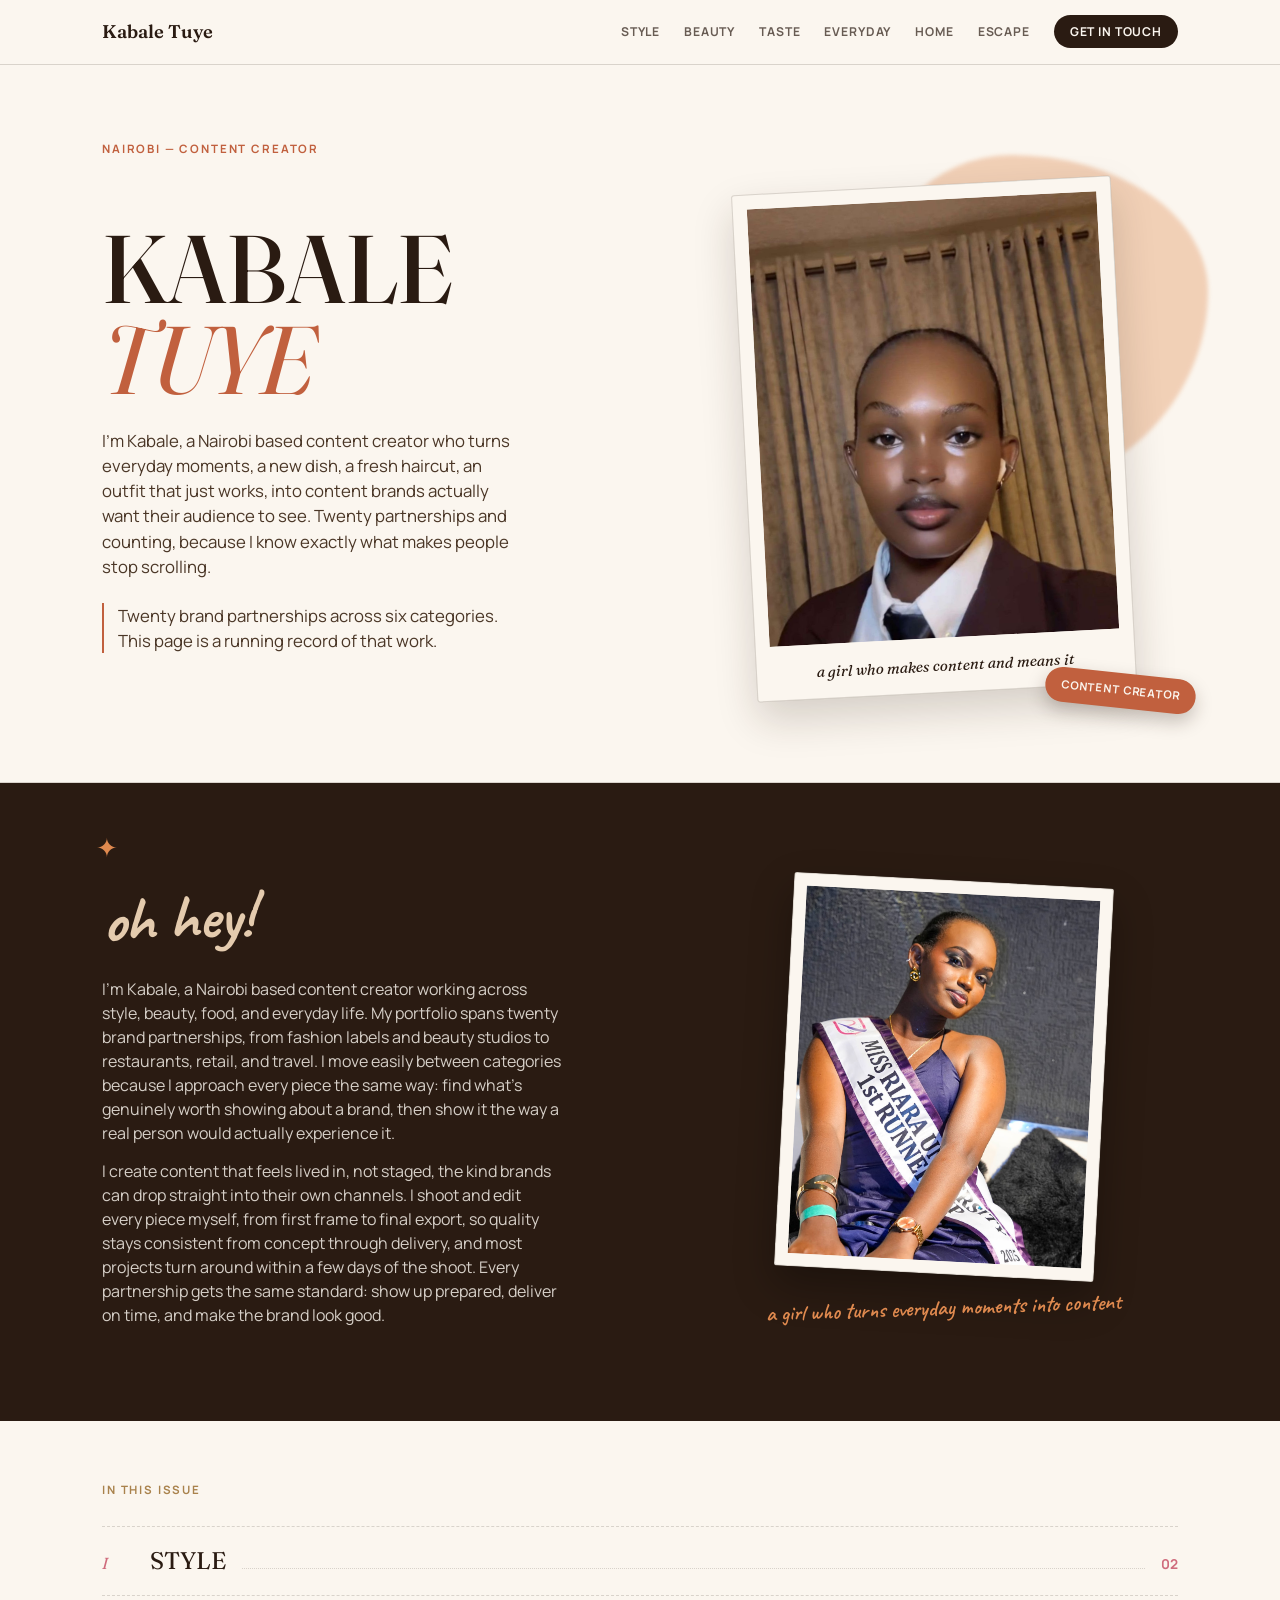
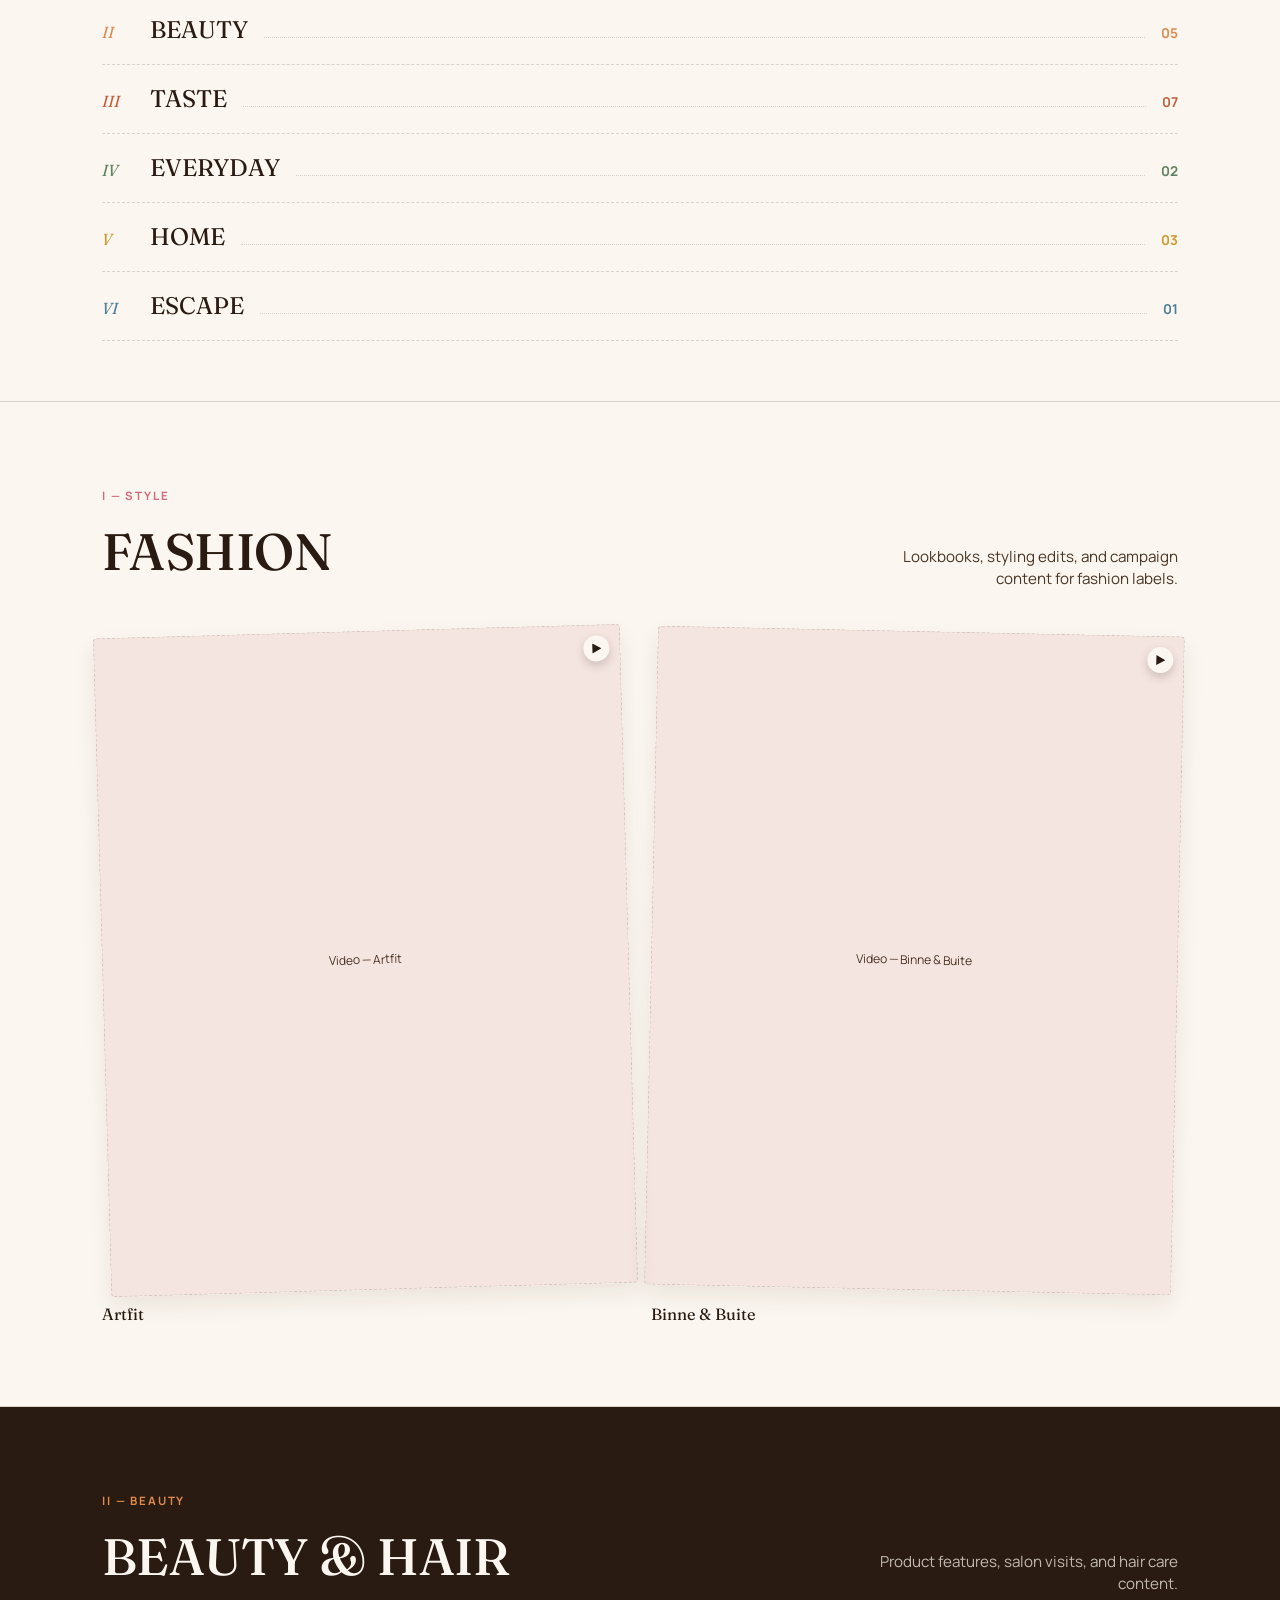
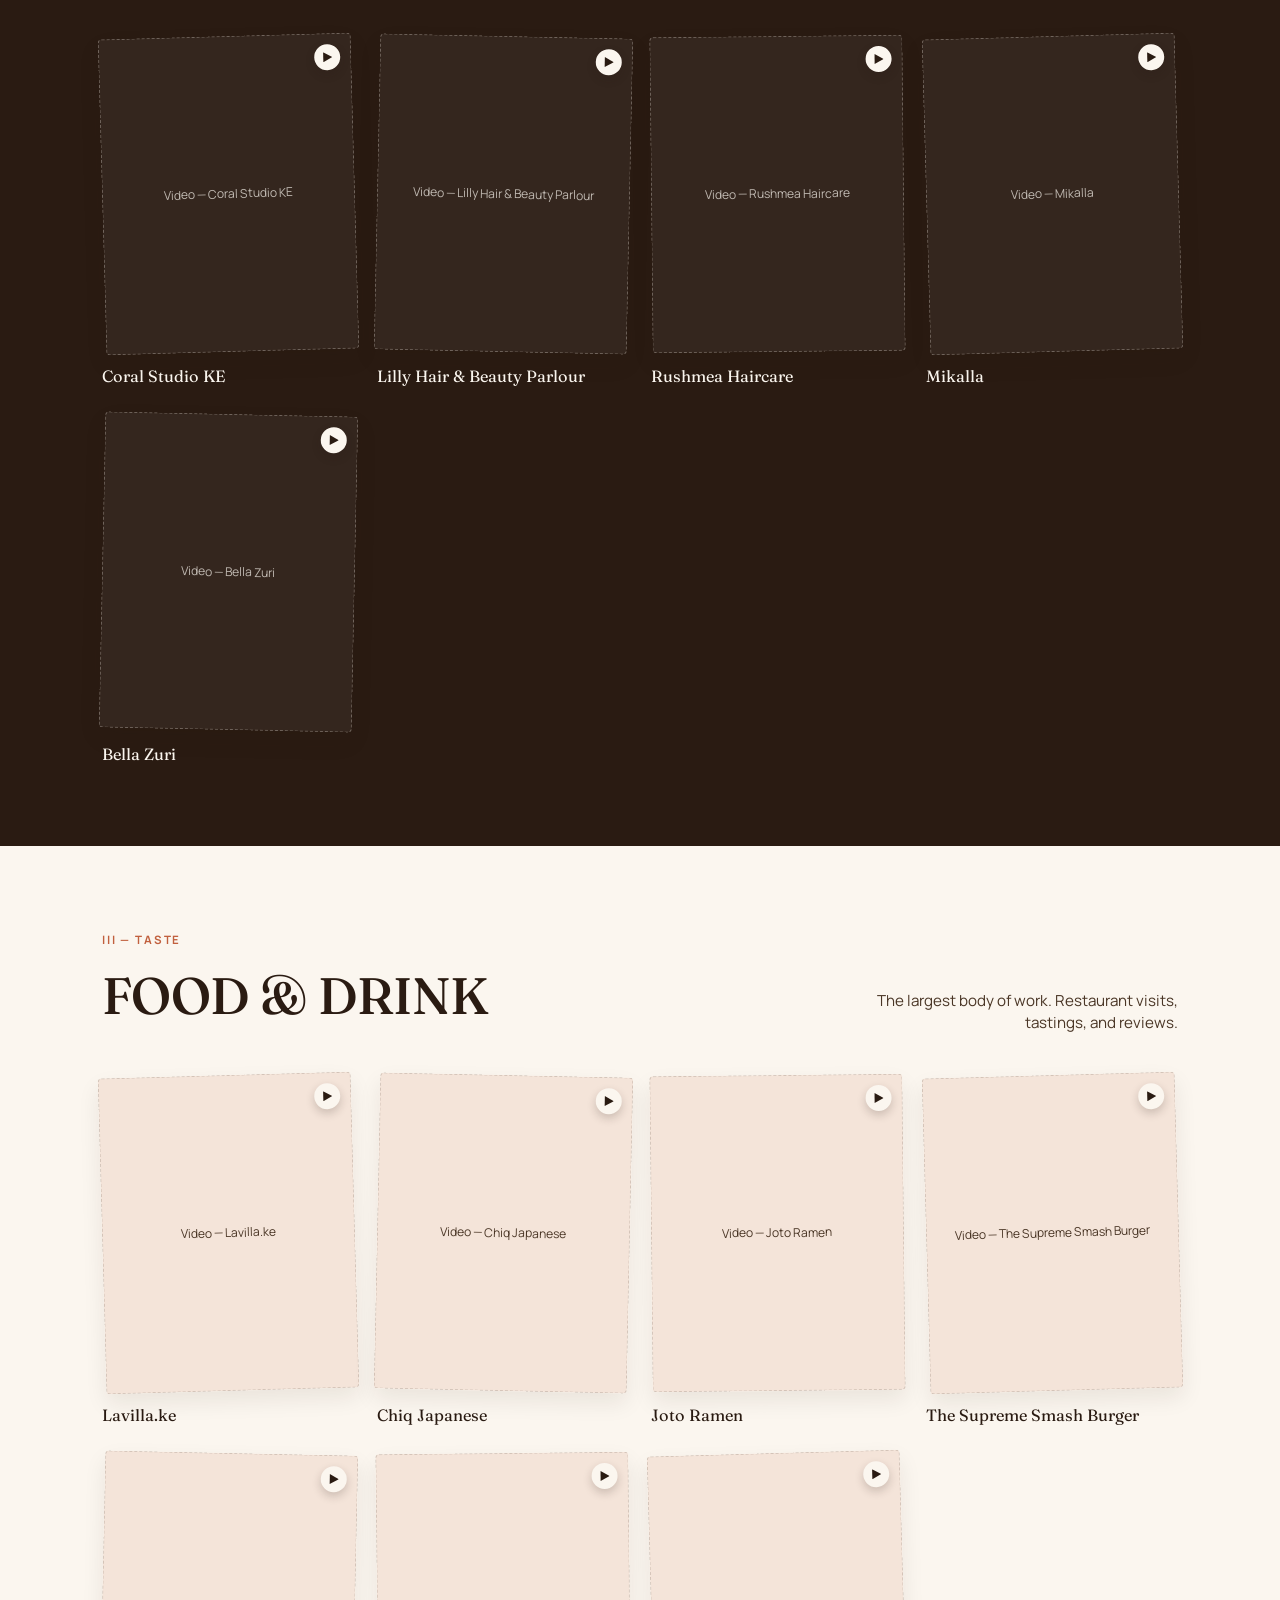
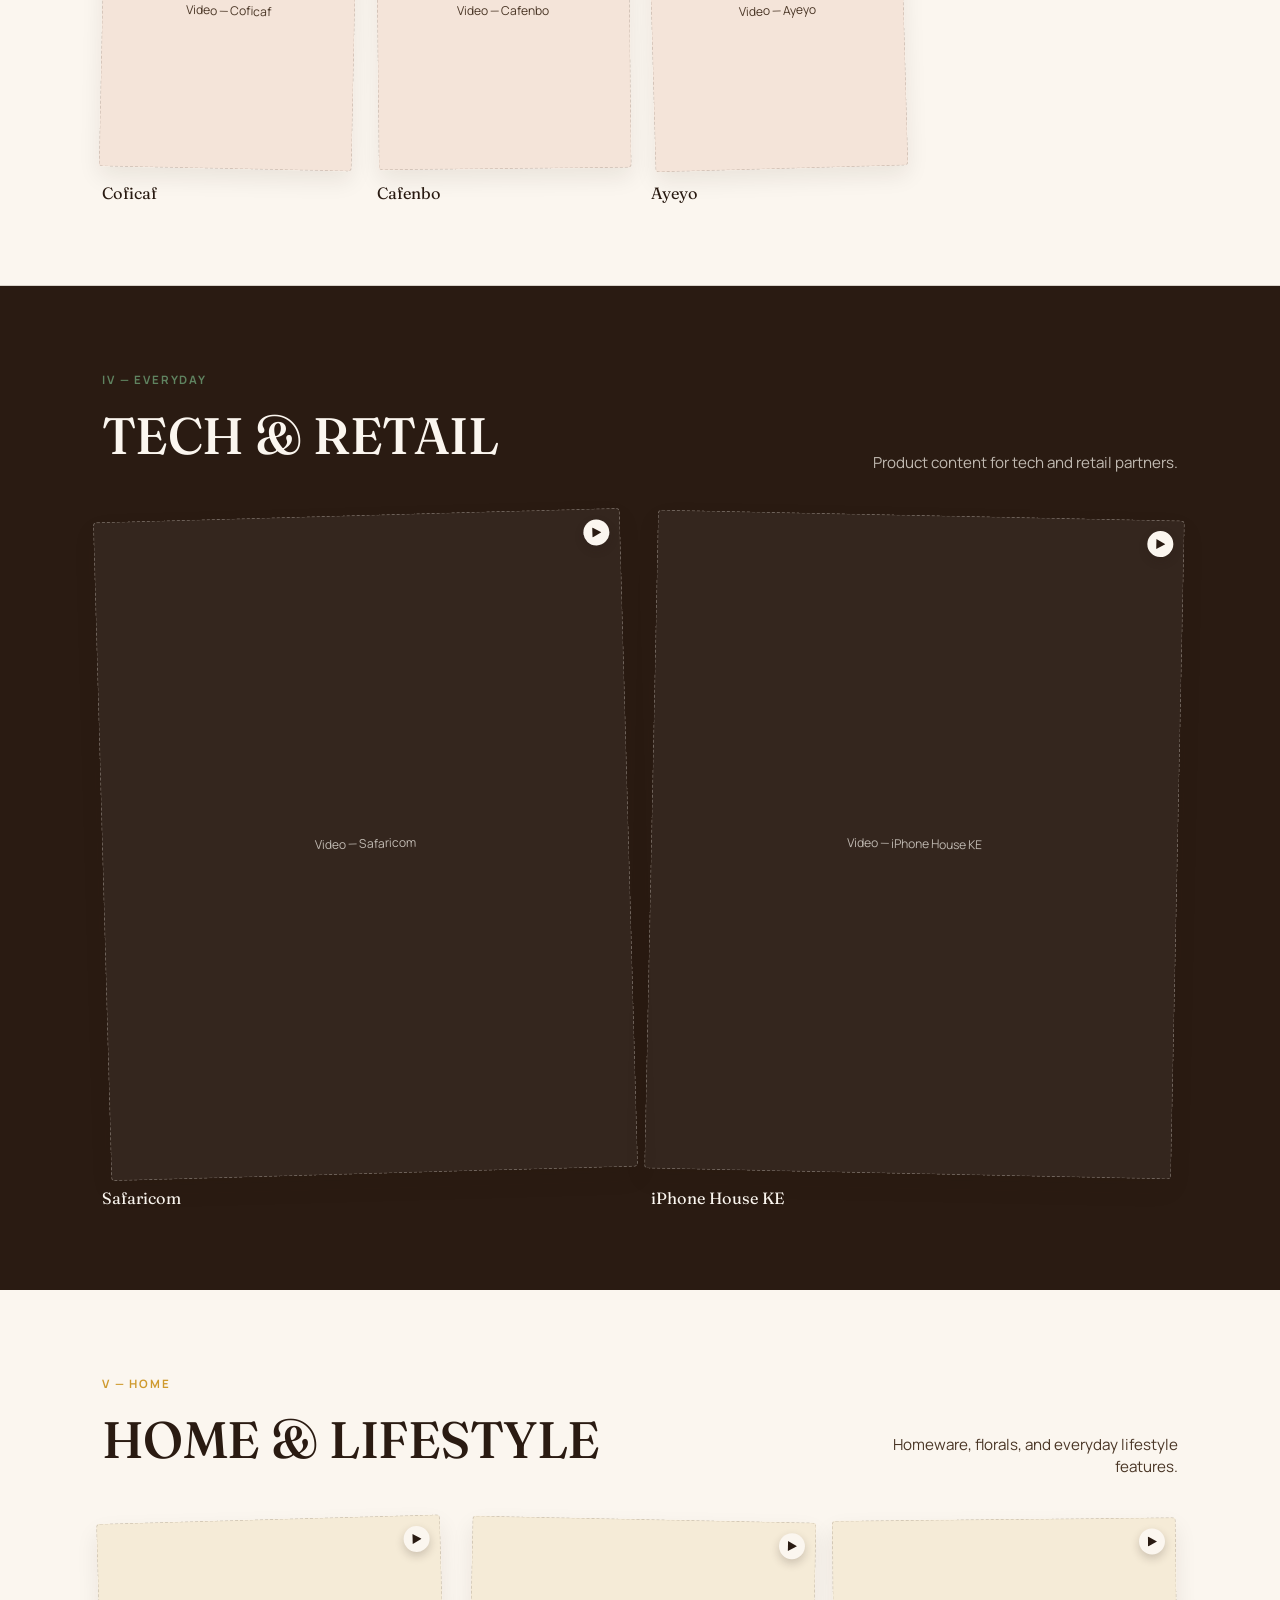
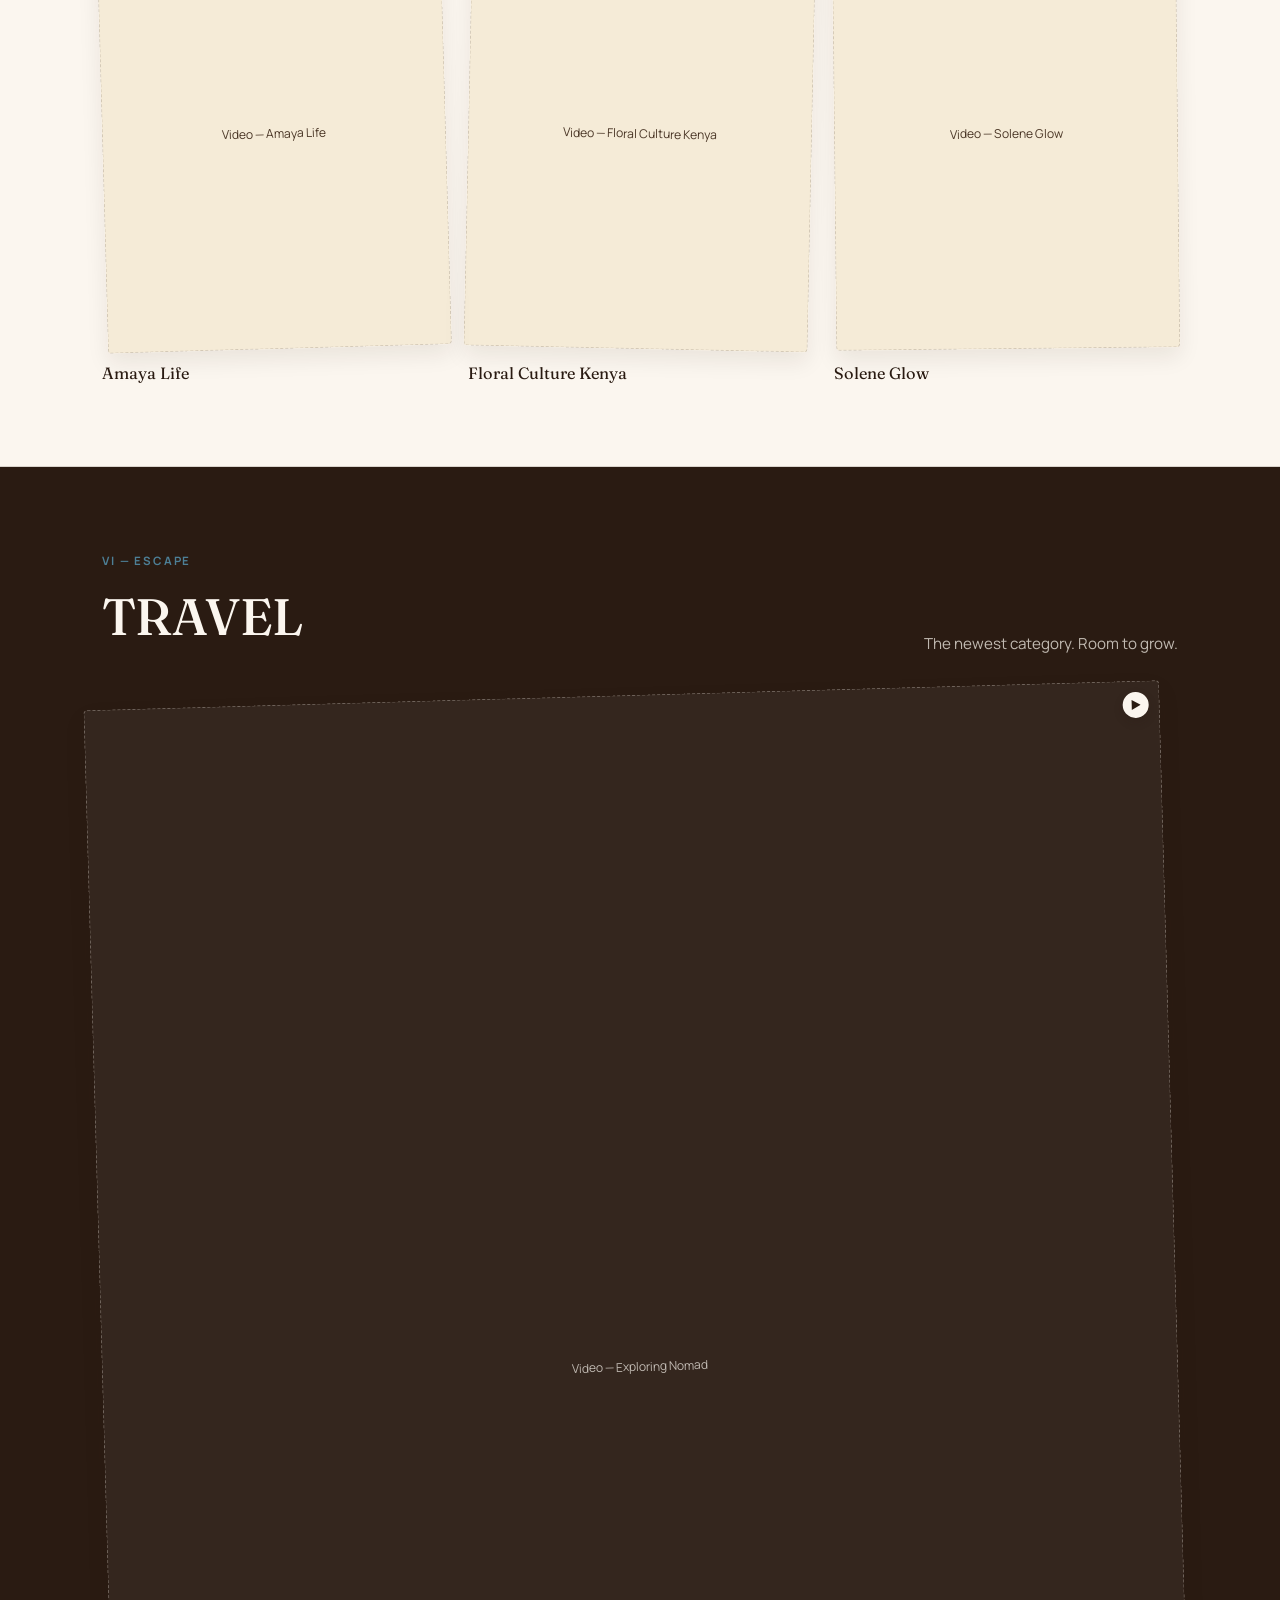
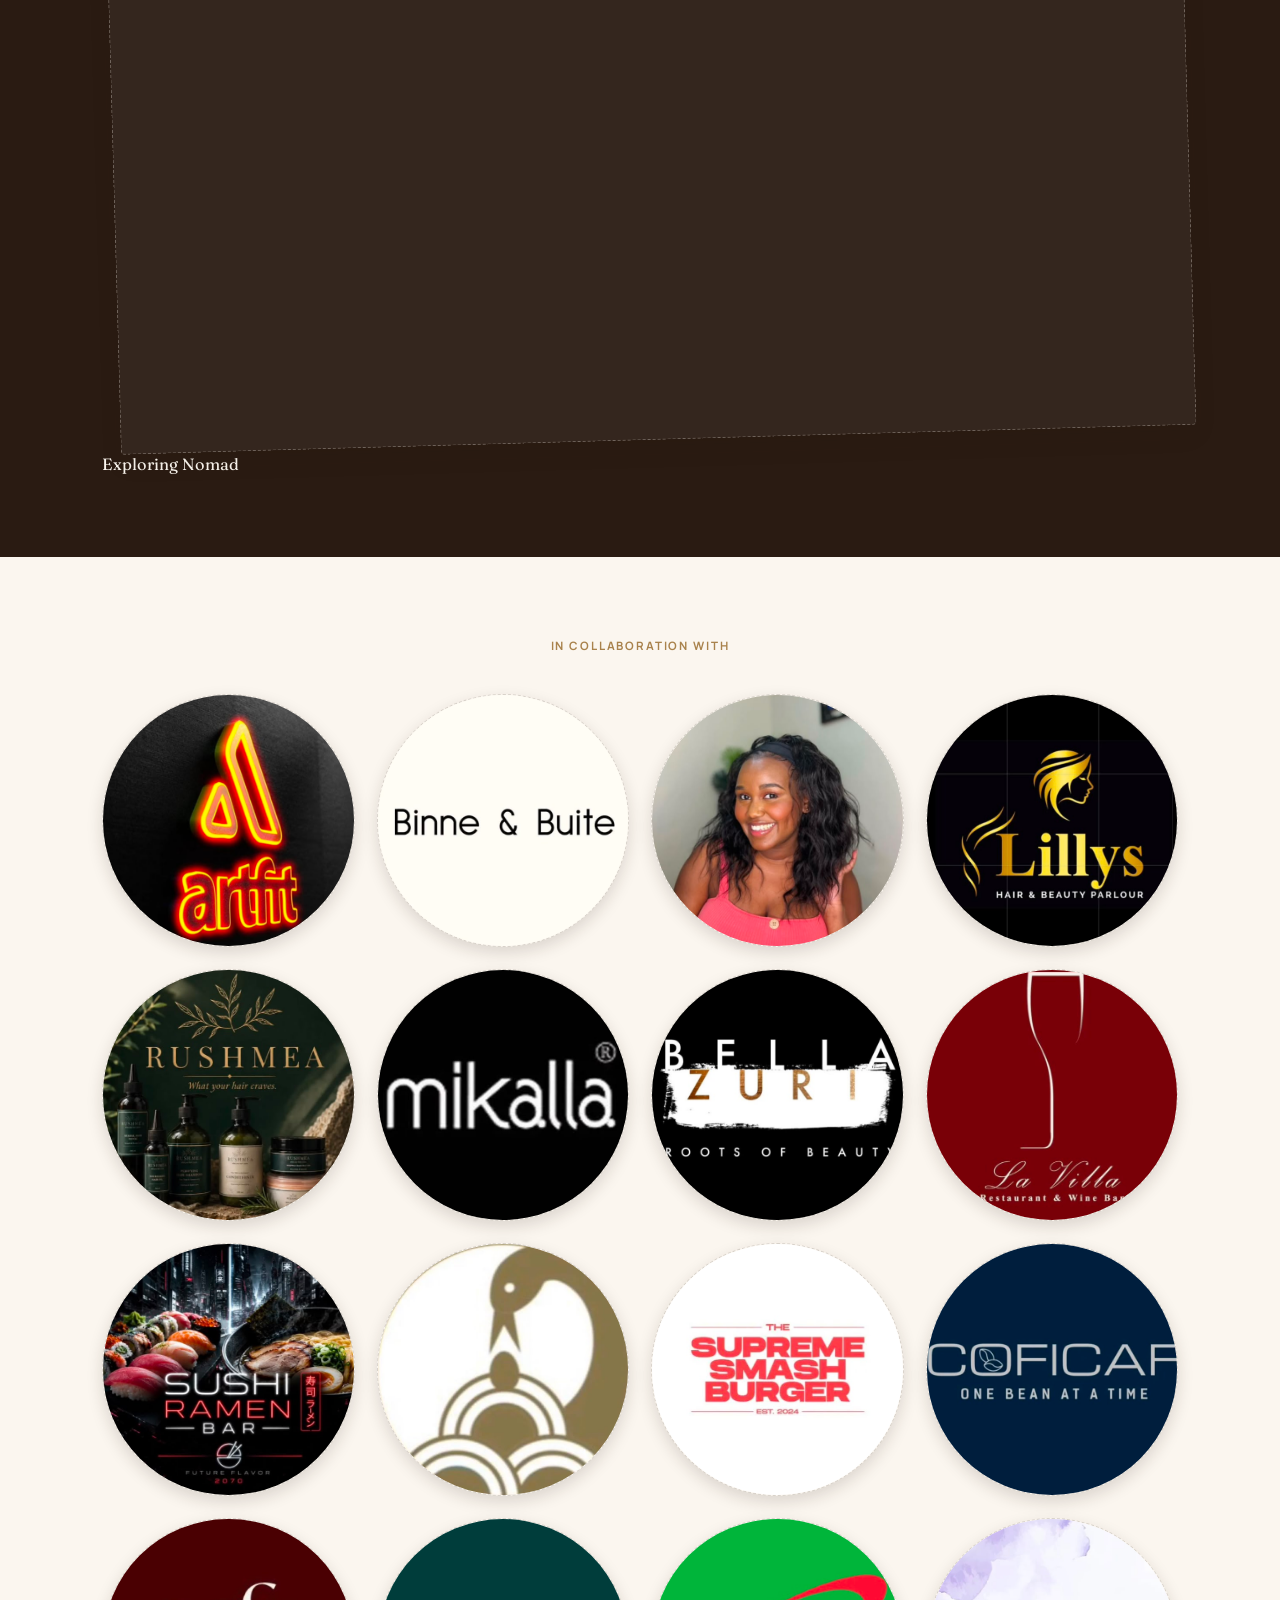
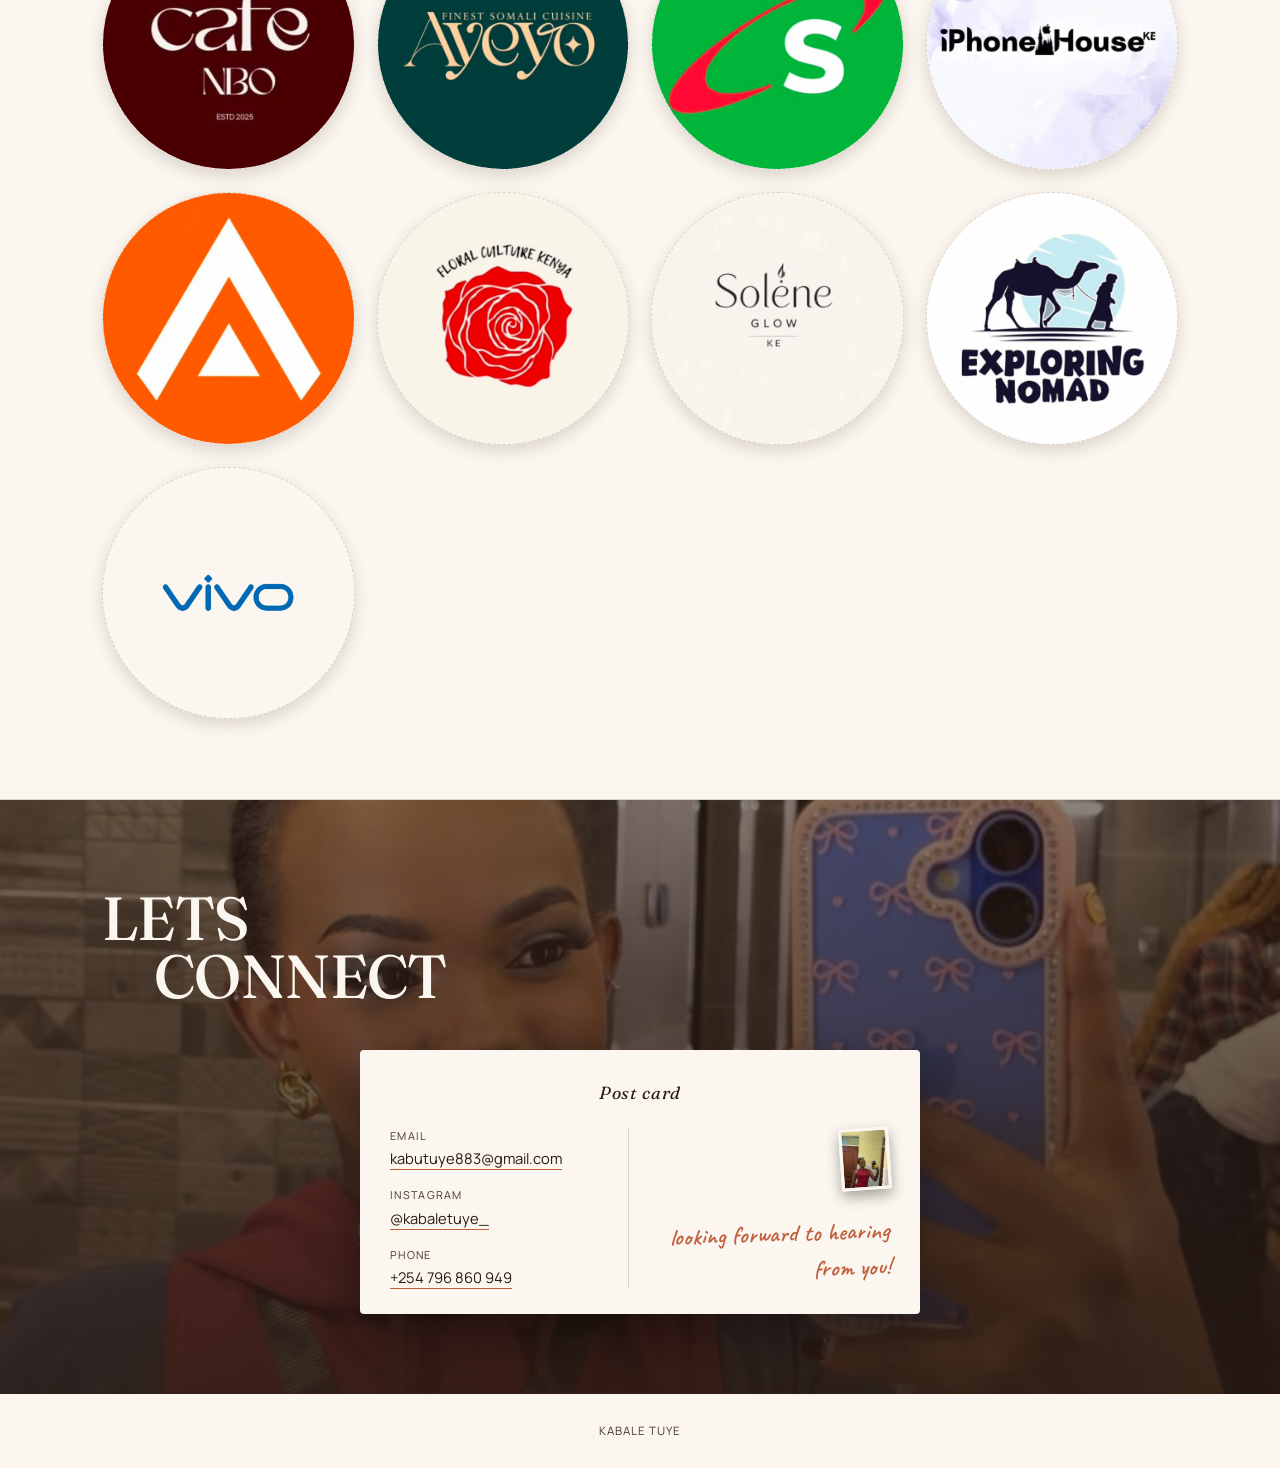
==== index.html @ 7145a259 "Add Supabase-backed videos and an admin panel The portfolio was a single 2.2 MB HTML file with the i" ====
<!DOCTYPE html>
<html lang="en">
<head>
<meta charset="UTF-8">
<meta name="viewport" content="width=device-width, initial-scale=1.0">
<title>Kabale Tuye — Content Creator, Nairobi</title>
<meta name="description" content="Kabale Tuye is a Nairobi based content creator working across style, beauty, food, tech, home and travel. Twenty brand partnerships across six categories.">
<meta property="og:title" content="Kabale Tuye — Content Creator, Nairobi">
<meta property="og:description" content="Twenty brand partnerships across six categories. A running record of the work.">
<meta property="og:image" content="/assets/img/photos/hero-kabale.jpg">
<meta property="og:type" content="website">
<link rel="icon" href="/assets/img/photos/hero-kabale.jpg">
<link rel="preconnect" href="https://fonts.googleapis.com">
<link rel="preconnect" href="https://fonts.gstatic.com" crossorigin>
<link href="https://fonts.googleapis.com/css2?family=Caveat:wght@500;600;700&family=Fraunces:ital,opsz,wght@0,9..144,300;0,9..144,400;0,9..144,500;0,9..144,600;0,9..144,700;1,9..144,400;1,9..144,500&family=Manrope:wght@400;500;600;700;800&display=swap" rel="stylesheet">
<link rel="stylesheet" href="/assets/css/site.css">
</head>
<body>

<nav class="masthead-nav">
  <div class="wrap">
    <span class="wordmark">Kabale Tuye</span>
    <ul class="nav-links">
      <li><a href="#style">Style</a></li>
      <li><a href="#beauty">Beauty</a></li>
      <li><a href="#taste">Taste</a></li>
      <li><a href="#everyday">Everyday</a></li>
      <li><a href="#home">Home</a></li>
      <li><a href="#escape">Escape</a></li>
      <li><a href="#connect">Get in touch</a></li>
    </ul>
  </div>
</nav>

<header class="cover">
  <div class="wrap">
    <span class="eyebrow" style="--accent: var(--c-taste);">Nairobi — Content Creator</span>
    <div class="cover-grid">
      <div class="cover-copy">
        <h1>Kabale<br><em>Tuye</em></h1>
        <p>I'm Kabale, a Nairobi based content creator who turns everyday moments, a new dish, a fresh haircut, an outfit that just works, into content brands actually want their audience to see. Twenty partnerships and counting, because I know exactly what makes people stop scrolling.</p>
        <p class="cover-note">Twenty brand partnerships across six categories. This page is a running record of that work.</p>
      </div>
      <div class="photo-frame-wrap">
        <div class="blob"></div>
        <div class="photo-frame">
          <div class="photo-slot has-photo"><img src="/assets/img/photos/hero-kabale.jpg" alt="Kabale Tuye" style="object-position: 50% 25%;"></div>
          <p class="photo-caption">a girl who makes content and means it</p>
        </div>
        <span class="photo-tag">Content Creator</span>
      </div>
    </div>
  </div>
</header>

<section class="section on-dark about" id="about" style="--accent: var(--c-beauty);">
  <div class="wrap about-grid">
    <div class="about-copy">
      <span class="doodle" aria-hidden="true">&#10022;</span>
      <h2 class="about-heading">oh hey!</h2>
      <p>I'm Kabale, a Nairobi based content creator working across style, beauty, food, and everyday life. My portfolio spans twenty brand partnerships, from fashion labels and beauty studios to restaurants, retail, and travel. I move easily between categories because I approach every piece the same way: find what's genuinely worth showing about a brand, then show it the way a real person would actually experience it.</p>
      <p>I create content that feels lived in, not staged, the kind brands can drop straight into their own channels. I shoot and edit every piece myself, from first frame to final export, so quality stays consistent from concept through delivery, and most projects turn around within a few days of the shoot. Every partnership gets the same standard: show up prepared, deliver on time, and make the brand look good.</p>
    </div>
    <div class="about-photo-wrap">
      <div class="about-photo-frame">
        <div class="photo-slot has-photo"><img src="/assets/img/photos/about-kabale.jpg" alt="Kabale Tuye candid" style="object-position: 50% 20%;"></div>
      </div>
      <span class="about-caption">a girl who turns everyday moments into content</span>
    </div>
  </div>
</section>

<section class="contents">
  <div class="wrap">
    <span class="eyebrow">In this issue</span>
    <ul class="toc-list">
      <li class="toc-item"><a href="#style" style="--accent: var(--c-style);"><span class="toc-num">I</span><span class="toc-name">Style</span><span class="toc-leader"></span><span class="toc-count" data-count="style">02</span></a></li>
      <li class="toc-item"><a href="#beauty" style="--accent: var(--c-beauty);"><span class="toc-num">II</span><span class="toc-name">Beauty</span><span class="toc-leader"></span><span class="toc-count" data-count="beauty">05</span></a></li>
      <li class="toc-item"><a href="#taste" style="--accent: var(--c-taste);"><span class="toc-num">III</span><span class="toc-name">Taste</span><span class="toc-leader"></span><span class="toc-count" data-count="taste">07</span></a></li>
      <li class="toc-item"><a href="#everyday" style="--accent: var(--c-everyday);"><span class="toc-num">IV</span><span class="toc-name">Everyday</span><span class="toc-leader"></span><span class="toc-count" data-count="everyday">02</span></a></li>
      <li class="toc-item"><a href="#home" style="--accent: var(--c-home);"><span class="toc-num">V</span><span class="toc-name">Home</span><span class="toc-leader"></span><span class="toc-count" data-count="home">03</span></a></li>
      <li class="toc-item"><a href="#escape" style="--accent: var(--c-escape);"><span class="toc-num">VI</span><span class="toc-name">Escape</span><span class="toc-leader"></span><span class="toc-count" data-count="escape">01</span></a></li>
    </ul>
  </div>
</section>

<section class="section" id="style" style="--accent: var(--c-style);">
  <div class="wrap">
    <div class="section-head">
      <div><span class="eyebrow">I — Style</span><h2 class="section-title">Fashion</h2></div>
      <p class="section-desc">Lookbooks, styling edits, and campaign content for fashion labels.</p>
    </div>
    <div class="grid" data-grid="style">
      <div class="brand-card"><div class="slot"><span class="play-badge"><svg viewBox="0 0 10 10"><polygon points="1,0 10,5 1,10" fill="#2a1b12"/></svg></span><span class="slot-label">Video — Artfit</span></div><span class="brand-name">Artfit</span></div>
      <div class="brand-card"><div class="slot"><span class="play-badge"><svg viewBox="0 0 10 10"><polygon points="1,0 10,5 1,10" fill="#2a1b12"/></svg></span><span class="slot-label">Video — Binne &amp; Buite</span></div><span class="brand-name">Binne &amp; Buite</span></div>
    </div>
  </div>
</section>

<section class="section on-dark" id="beauty" style="--accent: var(--c-beauty);">
  <div class="wrap">
    <div class="section-head">
      <div><span class="eyebrow">II — Beauty</span><h2 class="section-title">Beauty &amp; Hair</h2></div>
      <p class="section-desc">Product features, salon visits, and hair care content.</p>
    </div>
    <div class="grid" data-grid="beauty">
      <div class="brand-card"><div class="slot"><span class="play-badge"><svg viewBox="0 0 10 10"><polygon points="1,0 10,5 1,10" fill="#2a1b12"/></svg></span><span class="slot-label">Video — Coral Studio KE</span></div><span class="brand-name">Coral Studio KE</span></div>
      <div class="brand-card"><div class="slot"><span class="play-badge"><svg viewBox="0 0 10 10"><polygon points="1,0 10,5 1,10" fill="#2a1b12"/></svg></span><span class="slot-label">Video — Lilly Hair &amp; Beauty Parlour</span></div><span class="brand-name">Lilly Hair &amp; Beauty Parlour</span></div>
      <div class="brand-card"><div class="slot"><span class="play-badge"><svg viewBox="0 0 10 10"><polygon points="1,0 10,5 1,10" fill="#2a1b12"/></svg></span><span class="slot-label">Video — Rushmea Haircare</span></div><span class="brand-name">Rushmea Haircare</span></div>
      <div class="brand-card"><div class="slot"><span class="play-badge"><svg viewBox="0 0 10 10"><polygon points="1,0 10,5 1,10" fill="#2a1b12"/></svg></span><span class="slot-label">Video — Mikalla</span></div><span class="brand-name">Mikalla</span></div>
      <div class="brand-card"><div class="slot"><span class="play-badge"><svg viewBox="0 0 10 10"><polygon points="1,0 10,5 1,10" fill="#2a1b12"/></svg></span><span class="slot-label">Video — Bella Zuri</span></div><span class="brand-name">Bella Zuri</span></div>
    </div>
  </div>
</section>

<section class="section" id="taste" style="--accent: var(--c-taste);">
  <div class="wrap">
    <div class="section-head">
      <div><span class="eyebrow">III — Taste</span><h2 class="section-title">Food &amp; Drink</h2></div>
      <p class="section-desc">The largest body of work. Restaurant visits, tastings, and reviews.</p>
    </div>
    <div class="grid" data-grid="taste">
      <div class="brand-card"><div class="slot"><span class="play-badge"><svg viewBox="0 0 10 10"><polygon points="1,0 10,5 1,10" fill="#2a1b12"/></svg></span><span class="slot-label">Video — Lavilla.ke</span></div><span class="brand-name">Lavilla.ke</span></div>
      <div class="brand-card"><div class="slot"><span class="play-badge"><svg viewBox="0 0 10 10"><polygon points="1,0 10,5 1,10" fill="#2a1b12"/></svg></span><span class="slot-label">Video — Chiq Japanese</span></div><span class="brand-name">Chiq Japanese</span></div>
      <div class="brand-card"><div class="slot"><span class="play-badge"><svg viewBox="0 0 10 10"><polygon points="1,0 10,5 1,10" fill="#2a1b12"/></svg></span><span class="slot-label">Video — Joto Ramen</span></div><span class="brand-name">Joto Ramen</span></div>
      <div class="brand-card"><div class="slot"><span class="play-badge"><svg viewBox="0 0 10 10"><polygon points="1,0 10,5 1,10" fill="#2a1b12"/></svg></span><span class="slot-label">Video — The Supreme Smash Burger</span></div><span class="brand-name">The Supreme Smash Burger</span></div>
      <div class="brand-card"><div class="slot"><span class="play-badge"><svg viewBox="0 0 10 10"><polygon points="1,0 10,5 1,10" fill="#2a1b12"/></svg></span><span class="slot-label">Video — Coficaf</span></div><span class="brand-name">Coficaf</span></div>
      <div class="brand-card"><div class="slot"><span class="play-badge"><svg viewBox="0 0 10 10"><polygon points="1,0 10,5 1,10" fill="#2a1b12"/></svg></span><span class="slot-label">Video — Cafenbo</span></div><span class="brand-name">Cafenbo</span></div>
      <div class="brand-card"><div class="slot"><span class="play-badge"><svg viewBox="0 0 10 10"><polygon points="1,0 10,5 1,10" fill="#2a1b12"/></svg></span><span class="slot-label">Video — Ayeyo</span></div><span class="brand-name">Ayeyo</span></div>
    </div>
  </div>
</section>

<section class="section on-dark" id="everyday" style="--accent: var(--c-everyday);">
  <div class="wrap">
    <div class="section-head">
      <div><span class="eyebrow">IV — Everyday</span><h2 class="section-title">Tech &amp; Retail</h2></div>
      <p class="section-desc">Product content for tech and retail partners.</p>
    </div>
    <div class="grid" data-grid="everyday">
      <div class="brand-card"><div class="slot"><span class="play-badge"><svg viewBox="0 0 10 10"><polygon points="1,0 10,5 1,10" fill="#2a1b12"/></svg></span><span class="slot-label">Video — Safaricom</span></div><span class="brand-name">Safaricom</span></div>
      <div class="brand-card"><div class="slot"><span class="play-badge"><svg viewBox="0 0 10 10"><polygon points="1,0 10,5 1,10" fill="#2a1b12"/></svg></span><span class="slot-label">Video — iPhone House KE</span></div><span class="brand-name">iPhone House KE</span></div>
    </div>
  </div>
</section>

<section class="section" id="home" style="--accent: var(--c-home);">
  <div class="wrap">
    <div class="section-head">
      <div><span class="eyebrow">V — Home</span><h2 class="section-title">Home &amp; Lifestyle</h2></div>
      <p class="section-desc">Homeware, florals, and everyday lifestyle features.</p>
    </div>
    <div class="grid" data-grid="home">
      <div class="brand-card"><div class="slot"><span class="play-badge"><svg viewBox="0 0 10 10"><polygon points="1,0 10,5 1,10" fill="#2a1b12"/></svg></span><span class="slot-label">Video — Amaya Life</span></div><span class="brand-name">Amaya Life</span></div>
      <div class="brand-card"><div class="slot"><span class="play-badge"><svg viewBox="0 0 10 10"><polygon points="1,0 10,5 1,10" fill="#2a1b12"/></svg></span><span class="slot-label">Video — Floral Culture Kenya</span></div><span class="brand-name">Floral Culture Kenya</span></div>
      <div class="brand-card"><div class="slot"><span class="play-badge"><svg viewBox="0 0 10 10"><polygon points="1,0 10,5 1,10" fill="#2a1b12"/></svg></span><span class="slot-label">Video — Solene Glow</span></div><span class="brand-name">Solene Glow</span></div>
    </div>
  </div>
</section>

<section class="section on-dark" id="escape" style="--accent: var(--c-escape);">
  <div class="wrap">
    <div class="section-head">
      <div><span class="eyebrow">VI — Escape</span><h2 class="section-title">Travel</h2></div>
      <p class="section-desc">The newest category. Room to grow.</p>
    </div>
    <div class="grid" data-grid="escape">
      <div class="brand-card"><div class="slot"><span class="play-badge"><svg viewBox="0 0 10 10"><polygon points="1,0 10,5 1,10" fill="#2a1b12"/></svg></span><span class="slot-label">Video — Exploring Nomad</span></div><span class="brand-name">Exploring Nomad</span></div>
    </div>
  </div>
</section>

<section class="credits" style="--accent: var(--brass);">
  <div class="wrap">
    <span class="eyebrow">In collaboration with</span>
    <ul class="credits-list" data-logos>
      <li class="has-logo"><img src="/assets/img/logos/artfit.jpg" style="object-position: 50% 44.7%; transform: scale(1.82);" alt="Artfit"></li>
      <li class="has-logo"><img src="/assets/img/logos/binne-and-buite.jpg" style="object-position: 50% 46.0%; transform: scale(1.80);" alt="Binne &amp; Buite"></li>
      <li class="has-logo"><img src="/assets/img/logos/coral-studio-ke.jpg" style="object-position: 50% 44.8%; transform: scale(1.80);" alt="Coral Studio KE"></li>
      <li class="has-logo"><img src="/assets/img/logos/lilly-hair-and-beauty-parlour.jpg" style="object-position: 50% 40.6%; transform: scale(1.84);" alt="Lilly Hair &amp; Beauty Parlour"></li>
      <li class="has-logo"><img src="/assets/img/logos/rushmea-haircare.jpg" style="object-position: 50% 46.3%; transform: scale(1.84);" alt="Rushmea Haircare"></li>
      <li class="has-logo"><img src="/assets/img/logos/mikalla.jpg" style="object-position: 50% 37.4%; transform: scale(1.84);" alt="Mikalla"></li>
      <li class="has-logo"><img src="/assets/img/logos/bella-zuri.jpg" style="object-position: 50% 39.5%; transform: scale(1.84);" alt="Bella Zuri"></li>
      <li class="has-logo"><img src="/assets/img/logos/lavilla-ke.jpg" style="object-position: 50% 45.3%; transform: scale(1.84);" alt="Lavilla.ke"></li>
      <li class="has-logo"><img src="/assets/img/logos/chiq-japanese.jpg" style="object-position: 50% 46.5%; transform: scale(1.85);" alt="Chiq Japanese"></li>
      <li class="has-logo"><img src="/assets/img/logos/joto-ramen.jpg" style="object-position: 50% 41.2%; transform: scale(1.82);" alt="Joto Ramen"></li>
      <li class="has-logo"><img src="/assets/img/logos/the-supreme-smash-burger.jpg" style="object-position: 50% 44.7%; transform: scale(1.81);" alt="The Supreme Smash Burger"></li>
      <li class="has-logo"><img src="/assets/img/logos/coficaf.jpg" style="object-position: 50% 43.8%; transform: scale(1.82);" alt="Coficaf"></li>
      <li class="has-logo"><img src="/assets/img/logos/cafenbo.jpg" style="object-position: 50% 44.7%; transform: scale(1.82);" alt="Cafenbo"></li>
      <li class="has-logo"><img src="/assets/img/logos/ayeyo.jpg" style="object-position: 50% 44.7%; transform: scale(1.82);" alt="Ayeyo"></li>
      <li class="has-logo"><img src="/assets/img/logos/safaricom.jpg" style="object-position: 50% 45.0%; transform: scale(1.81);" alt="Safaricom"></li>
      <li class="has-logo"><img src="/assets/img/logos/iphone-house-ke.jpg" style="object-position: 50% 45.6%; transform: scale(1.80);" alt="iPhone House KE"></li>
      <li class="has-logo"><img src="/assets/img/logos/amaya-life.jpg" style="object-position: 50% 48.0%; transform: scale(1.81);" alt="Amaya Life"></li>
      <li class="has-logo"><img src="/assets/img/logos/floral-culture-kenya.jpg" style="object-position: 50% 48.2%; transform: scale(1.81);" alt="Floral Culture Kenya"></li>
      <li class="has-logo"><img src="/assets/img/logos/solene-glow.jpg" style="object-position: 50% 44.7%; transform: scale(1.82);" alt="Solene Glow"></li>
      <li class="has-logo"><img src="/assets/img/logos/exploring-nomad.jpg" style="object-position: 50% 52.1%; transform: scale(1.82);" alt="Exploring Nomad"></li>
      <li class="has-logo logo-clean"><img src="/assets/img/logos/vivo.png" alt="Vivo"></li>
    </ul>
  </div>
</section>

<section class="connect" id="connect">
  <div class="connect-bg has-photo" aria-hidden="true"><img src="/assets/img/photos/connect-bg.jpg" alt="" style="object-position: 30% 20%;"></div>
  <div class="connect-overlay"></div>
  <div class="wrap connect-content">
    <h2 class="connect-heading">Lets<span class="line-two">Connect</span></h2>
    <div class="connect-grid">
      <div class="postcard">
        <p class="postcard-label">Post card</p>
        <div class="postcard-body">
          <div class="postcard-fields">
            <div>
              <p class="field-label">Email</p>
              <p class="field-value"><a href="mailto:kabutuye883@gmail.com">kabutuye883@gmail.com</a></p>
            </div>
            <div>
              <p class="field-label">Instagram</p>
              <p class="field-value"><a href="https://instagram.com/kabaletuye_" target="_blank" rel="noopener">@kabaletuye_</a></p>
            </div>
            <div>
              <p class="field-label">Phone</p>
              <p class="field-value"><a href="tel:+254796860949">+254 796 860 949</a></p>
            </div>
          </div>
          <div class="postcard-note">
            <div class="stamp has-photo" aria-hidden="true"><img src="/assets/img/photos/connect-stamp.jpg" alt="" style="object-position: 50% 20%;"></div>
            <span class="note-text">looking forward to hearing from you!</span>
          </div>
        </div>
      </div>
    </div>
  </div>
</section>

<footer>Kabale Tuye</footer>

<div class="lightbox" id="lightbox" role="dialog" aria-modal="true" aria-label="Video" hidden>
  <div class="lightbox-inner">
    <button type="button" class="lightbox-close" aria-label="Close video">&#10005;</button>
    <video controls playsinline preload="auto"></video>
    <div class="lightbox-meta">
      <span class="lightbox-brand"></span>
      <a class="lightbox-link" target="_blank" rel="noopener" hidden>View post</a>
    </div>
    <p class="lightbox-caption"></p>
  </div>
</div>

<script type="module" src="/assets/js/site.js"></script>
<script>
  const sections = document.querySelectorAll('.section');
  const observer = new IntersectionObserver((entries) => {
    entries.forEach((entry) => {
      if (entry.isIntersecting) {
        entry.target.classList.add('is-visible');
        observer.unobserve(entry.target);
      }
    });
  }, { threshold: 0.15 });
  sections.forEach((s) => observer.observe(s));
</script>

</body>
</html>
---- assets/css/site.css ----
:root {
  --nude: #e4cbae;
  --white: #fbf6ef;
  --espresso: #2a1b12;
  --espresso-soft: #4a3626;
  --brass: #a9824c;
  --line: rgba(42, 27, 18, 0.16);

  --c-style: #cf6b7c;
  --c-beauty: #e08a4f;
  --c-taste: #c1603e;
  --c-everyday: #5f8360;
  --c-home: #cf9a2e;
  --c-escape: #4d7f96;
}

* { margin: 0; padding: 0; box-sizing: border-box; }
html { scroll-behavior: smooth; }

body {
  background: var(--white);
  color: var(--espresso);
  font-family: 'Manrope', sans-serif;
  line-height: 1.5;
  -webkit-font-smoothing: antialiased;
  overflow-x: hidden;
}

@media (prefers-reduced-motion: reduce) {
  html { scroll-behavior: auto; }
  * { animation-duration: 0.001ms !important; transition-duration: 0.001ms !important; }
}

a { color: inherit; text-decoration: none; }
:focus-visible { outline: 2px solid var(--brass); outline-offset: 3px; }

h1, h2, h3 { font-family: 'Fraunces', serif; font-weight: 500; letter-spacing: -0.01em; }

.eyebrow {
  font-family: 'Manrope', sans-serif;
  font-weight: 700;
  font-size: 0.72rem;
  letter-spacing: 0.16em;
  text-transform: uppercase;
  color: var(--accent, var(--brass));
}

.wrap { max-width: 1140px; margin: 0 auto; padding: 0 32px; }

/* ---------- Nav ---------- */
.masthead-nav {
  position: sticky; top: 0; z-index: 50;
  background: rgba(251, 246, 239, 0.92);
  backdrop-filter: blur(8px);
  border-bottom: 1px solid var(--line);
}
.masthead-nav .wrap { display: flex; align-items: center; justify-content: space-between; padding: 18px 32px; }
.wordmark { font-family: 'Fraunces', serif; font-size: 1.15rem; font-weight: 600; }
.nav-links { display: flex; gap: 24px; list-style: none; font-size: 0.76rem; font-weight: 700; letter-spacing: 0.07em; text-transform: uppercase; }
.nav-links a { opacity: 0.7; transition: opacity 0.2s ease, color 0.2s ease; }
.nav-links li:nth-child(1) a:hover { opacity: 1; color: var(--c-style); }
.nav-links li:nth-child(2) a:hover { opacity: 1; color: var(--c-beauty); }
.nav-links li:nth-child(3) a:hover { opacity: 1; color: var(--c-taste); }
.nav-links li:nth-child(4) a:hover { opacity: 1; color: var(--c-everyday); }
.nav-links li:nth-child(5) a:hover { opacity: 1; color: var(--c-home); }
.nav-links li:nth-child(6) a:hover { opacity: 1; color: var(--c-escape); }
.nav-links li:last-child a { background: var(--espresso); color: var(--white); padding: 8px 16px; border-radius: 999px; opacity: 1; }
@media (max-width: 860px) { .nav-links { display: none; } }

/* ---------- Hero ---------- */
.cover { padding: 70px 0 90px; border-bottom: 1px solid var(--line); position: relative; }

.cover-grid {
  display: grid;
  grid-template-columns: 1.05fr 0.95fr;
  gap: 48px;
  align-items: center;
  margin-top: 26px;
}

.cover h1 {
  font-size: clamp(3.2rem, 8vw, 6rem);
  line-height: 0.94;
  text-transform: uppercase;
}
.cover h1 em { font-style: italic; font-weight: 400; color: var(--c-taste); }

.cover-copy p {
  margin-top: 24px;
  font-size: 1.05rem;
  color: var(--espresso-soft);
  max-width: 42ch;
}

.cover-note {
  margin-top: 22px;
  font-size: 0.8rem;
  color: var(--espresso-soft);
  border-left: 2px solid var(--c-taste);
  padding-left: 14px;
}

.photo-frame-wrap { position: relative; }

.blob {
  position: absolute;
  width: 340px; height: 340px;
  background: var(--c-beauty);
  opacity: 0.35;
  border-radius: 42% 58% 63% 37% / 45% 40% 60% 55%;
  top: -30px; right: -30px;
  z-index: 0;
  filter: blur(2px);
}

.photo-frame {
  position: relative;
  z-index: 1;
  background: var(--white);
  border: 1px solid var(--line);
  padding: 14px 14px 54px;
  border-radius: 3px;
  box-shadow: 0 18px 40px rgba(42, 27, 18, 0.18);
  transform: rotate(-3deg);
  max-width: 380px;
  margin: 0 auto;
}

.photo-slot {
  aspect-ratio: 4 / 5;
  background: repeating-linear-gradient(45deg, rgba(42,27,18,0.05), rgba(42,27,18,0.05) 10px, transparent 10px, transparent 20px);
  border: 1.5px dashed var(--line);
  display: flex; align-items: center; justify-content: center;
  text-align: center; padding: 20px;
  font-size: 0.8rem; color: var(--espresso-soft);
}

.photo-slot.has-photo {
  border: none;
  padding: 0;
  background: none;
  overflow: hidden;
}
.photo-slot.has-photo img {
  width: 100%;
  height: 100%;
  object-fit: cover;
  display: block;
}

.photo-caption {
  position: absolute;
  bottom: 14px; left: 14px; right: 14px;
  font-family: 'Fraunces', serif;
  font-style: italic;
  font-size: 0.95rem;
  text-align: center;
}

.photo-tag {
  position: absolute;
  bottom: -16px; right: -18px;
  background: var(--c-taste);
  color: var(--white);
  font-size: 0.7rem;
  font-weight: 700;
  letter-spacing: 0.08em;
  text-transform: uppercase;
  padding: 9px 16px;
  border-radius: 999px;
  transform: rotate(6deg);
  z-index: 2;
  box-shadow: 0 8px 18px rgba(42, 27, 18, 0.25);
}

@media (max-width: 860px) {
  .cover-grid { grid-template-columns: 1fr; }
  .photo-frame { margin-top: 40px; }
}

/* ---------- About ---------- */
.about-grid { display: grid; grid-template-columns: 1fr 0.85fr; gap: 56px; align-items: center; }
.about-copy { position: relative; }
.doodle { position: absolute; top: -34px; left: -6px; font-size: 1.6rem; color: var(--accent); }
.about-heading {
  font-family: 'Caveat', cursive;
  font-size: clamp(2.6rem, 6vw, 4rem);
  font-weight: 700;
  color: var(--nude);
  transform: rotate(-2deg);
  margin-bottom: 18px;
}
.about-copy p { font-size: 1rem; color: rgba(251, 246, 239, 0.82); max-width: 46ch; margin-bottom: 14px; }
.about-photo-wrap { position: relative; }
.about-photo-frame {
  background: var(--white);
  border: 1px solid var(--line);
  padding: 12px;
  border-radius: 3px;
  box-shadow: 0 18px 40px rgba(0, 0, 0, 0.3);
  transform: rotate(3deg);
  max-width: 320px;
  margin: 0 auto;
}
.about-photo-frame .photo-slot { aspect-ratio: 4 / 5; }
.about-caption {
  display: block;
  text-align: center;
  margin-top: 18px;
  font-family: 'Caveat', cursive;
  font-size: 1.4rem;
  font-weight: 600;
  color: var(--accent);
  transform: rotate(-2deg);
}
@media (max-width: 860px) {
  .about-grid { grid-template-columns: 1fr; }
  .doodle { display: none; }
}

/* ---------- Contents index ---------- */
.contents { padding: 60px 0; border-bottom: 1px solid var(--line); }
.contents .eyebrow { margin-bottom: 28px; display: block; }
.toc-list { list-style: none; }
.toc-item { border-bottom: 1px dashed var(--line); }
.toc-item:first-child { border-top: 1px dashed var(--line); }
.toc-item a { display: flex; align-items: baseline; gap: 16px; padding: 16px 0; width: 100%; transition: padding-left 0.2s ease; }
.toc-item a:hover { padding-left: 8px; }
.toc-num { font-family: 'Fraunces', serif; font-style: italic; font-size: 1rem; width: 32px; color: var(--accent); }
.toc-name { font-family: 'Fraunces', serif; font-size: 1.5rem; text-transform: uppercase; }
.toc-leader { flex: 1; border-bottom: 1px dotted var(--line); margin-bottom: 6px; }
.toc-count { font-size: 0.85rem; font-weight: 700; color: var(--accent); }

/* ---------- Sections ---------- */
.section {
  padding: 80px 0;
  border-bottom: 1px solid var(--line);
  opacity: 0;
  transform: translateY(18px);
  transition: opacity 0.6s ease, transform 0.6s ease;
}
.section.is-visible { opacity: 1; transform: translateY(0); }

.section.on-dark { background: var(--espresso); color: var(--white); border-bottom: none; }
.section.on-dark .section-desc { color: rgba(251, 246, 239, 0.72); }
.section.on-dark .toc-leader { border-color: rgba(251, 246, 239, 0.25); }
.section.on-dark .slot { border-color: rgba(251, 246, 239, 0.3); background: rgba(251,246,239,0.05); color: rgba(251,246,239,0.7); }
.section.on-dark .brand-name { color: var(--white); }

.section-head { display: flex; justify-content: space-between; align-items: flex-end; gap: 24px; margin-bottom: 40px; }
.section-title { font-size: clamp(2rem, 5vw, 3.2rem); text-transform: uppercase; margin-top: 8px; }
.section-desc { max-width: 34ch; font-size: 0.95rem; color: var(--espresso-soft); text-align: right; }
@media (max-width: 720px) { .section-head { flex-direction: column; align-items: flex-start; } .section-desc { text-align: left; } }

.grid { display: grid; grid-template-columns: repeat(auto-fit, minmax(200px, 1fr)); gap: 26px 22px; }

.brand-card { display: flex; flex-direction: column; gap: 12px; }
.brand-card:nth-child(3n+1) .slot { transform: rotate(-1.6deg); }
.brand-card:nth-child(3n+2) .slot { transform: rotate(1.2deg); }
.brand-card:nth-child(3n) .slot { transform: rotate(-0.6deg); }

.slot {
  position: relative;
  aspect-ratio: 4 / 5;
  border: 1.5px dashed var(--line);
  border-radius: 4px;
  display: flex; align-items: center; justify-content: center;
  text-align: center; padding: 16px;
  font-size: 0.76rem; color: var(--espresso-soft);
  background: color-mix(in srgb, var(--accent) 12%, transparent);
  box-shadow: 0 10px 22px rgba(42, 27, 18, 0.08);
}

.play-badge {
  position: absolute; top: 10px; right: 10px;
  width: 26px; height: 26px;
  background: var(--white);
  border-radius: 50%;
  display: flex; align-items: center; justify-content: center;
  box-shadow: 0 4px 10px rgba(42,27,18,0.2);
}
.play-badge svg { width: 10px; height: 10px; }

.brand-name { font-family: 'Fraunces', serif; font-size: 1.02rem; }

/* ---------- Credits ---------- */
.credits { padding: 80px 0; border-bottom: 1px solid var(--line); }
.credits-list { display: grid; grid-template-columns: repeat(auto-fill, minmax(220px, 1fr)); gap: 22px; margin-top: 40px; list-style: none; }
.credits-list li {
  aspect-ratio: 3 / 2;
  border: 1.5px dashed var(--line);
  border-radius: 6px;
  display: flex; align-items: center; justify-content: center;
  text-align: center;
  font-family: 'Fraunces', serif;
  font-size: 1rem;
  padding: 12px;
  background: rgba(169, 130, 76, 0.06);
}
.credits-list li.has-logo {
  background: var(--white);
  border-radius: 50%;
  aspect-ratio: 1 / 1;
  overflow: hidden;
  box-shadow: 0 6px 16px rgba(42, 27, 18, 0.15);
}
.credits-list li.has-logo img {
  width: 100%;
  height: 100%;
  object-fit: cover;
  display: block;
}
.credits-list li.has-logo.logo-clean { background: var(--white); }
.credits-list li.has-logo.logo-clean img { object-fit: contain; padding: 20%; box-sizing: border-box; }
.credits .eyebrow { display: block; text-align: center; }

/* ---------- Connect ---------- */
.connect { background: var(--espresso); color: var(--white); padding: 90px 0 80px; position: relative; overflow: hidden; }
.connect-bg {
  position: absolute; inset: 0;
  background: repeating-linear-gradient(45deg, rgba(251, 246, 239, 0.05), rgba(251, 246, 239, 0.05) 12px, transparent 12px, transparent 24px);
  display: flex; align-items: center; justify-content: center;
  text-align: center; padding: 40px;
  font-size: 0.85rem; color: rgba(251, 246, 239, 0.35);
}
.connect-bg.has-photo { background: none; padding: 0; }
.connect-bg.has-photo img {
  width: 100%;
  height: 100%;
  object-fit: cover;
  display: block;
}
.connect-overlay { position: absolute; inset: 0; background: linear-gradient(180deg, rgba(42, 27, 18, 0.55), rgba(42, 27, 18, 0.88)); }
.connect-content { position: relative; z-index: 2; }
.connect-heading {
  font-family: 'Fraunces', serif;
  text-transform: uppercase;
  font-size: clamp(2.4rem, 6vw, 3.8rem);
  line-height: 0.95;
  margin-bottom: 44px;
}
.connect-heading .line-two { display: block; margin-left: 52px; }
.connect-grid { display: flex; justify-content: center; }
.postcard { max-width: 560px; width: 100%; }

.postcard {
  background: var(--white);
  color: var(--espresso);
  border-radius: 4px;
  padding: 30px 30px 26px;
  box-shadow: 0 22px 50px rgba(0, 0, 0, 0.35);
  position: relative;
  z-index: 2;
}
.postcard-label { font-family: 'Fraunces', serif; font-style: italic; text-align: center; font-size: 1.1rem; letter-spacing: 0.04em; margin-bottom: 22px; }
.postcard-body { display: grid; grid-template-columns: 1fr 1fr; gap: 22px; }
.postcard-fields { display: flex; flex-direction: column; gap: 18px; border-right: 1px solid var(--line); padding-right: 20px; }
.field-label { font-size: 0.68rem; letter-spacing: 0.12em; text-transform: uppercase; color: var(--espresso-soft); margin-bottom: 3px; }
.field-value { font-size: 0.92rem; word-break: break-word; }
.field-value a { border-bottom: 1px solid var(--c-taste); padding-bottom: 1px; }
.postcard-note { display: flex; flex-direction: column; justify-content: space-between; align-items: flex-end; text-align: right; }
.stamp { width: 50px; height: 62px; border: 1.5px dashed var(--line); border-radius: 2px; }
.stamp.has-photo {
  border: 3px solid var(--white);
  box-shadow: 0 6px 14px rgba(0, 0, 0, 0.35);
  transform: rotate(-4deg);
  overflow: hidden;
}
.stamp.has-photo img { width: 100%; height: 100%; object-fit: cover; display: block; }
.note-text { font-family: 'Caveat', cursive; font-size: 1.5rem; font-weight: 600; color: var(--c-taste); transform: rotate(-2deg); margin-top: auto; }

.connect-photos { position: relative; min-height: 380px; }
.film-strip { display: flex; flex-direction: column; gap: 8px; transform: rotate(4deg); max-width: 220px; margin-left: auto; }
.film-frame {
  aspect-ratio: 1 / 1;
  border: 1.5px dashed rgba(251, 246, 239, 0.3);
  background: rgba(251, 246, 239, 0.05);
  display: flex; align-items: center; justify-content: center;
  font-size: 0.7rem; color: rgba(251, 246, 239, 0.55);
  text-align: center; padding: 8px;
}
.connect-circle {
  position: absolute;
  width: 190px; height: 190px;
  border-radius: 50%;
  border: 8px solid var(--white);
  overflow: hidden;
  top: 38%; right: 6%;
  box-shadow: 0 18px 34px rgba(0, 0, 0, 0.4);
  background: repeating-linear-gradient(45deg, rgba(42,27,18,0.06), rgba(42,27,18,0.06) 8px, transparent 8px, transparent 16px);
  display: flex; align-items: center; justify-content: center;
  font-size: 0.72rem; color: var(--espresso-soft); text-align: center; padding: 10px;
}

@media (max-width: 860px) {
  .connect-grid { grid-template-columns: 1fr; }
  .connect-heading .line-two { margin-left: 0; }
  .connect-photos { min-height: 260px; margin-top: 30px; }
  .connect-circle { position: static; margin: 20px auto 0; }
  .film-strip { max-width: 160px; margin: 0 auto; }
}

footer { padding: 28px 0; text-align: center; font-size: 0.72rem; letter-spacing: 0.08em; text-transform: uppercase; color: var(--espresso-soft); }

/* ---------- Video cells (added) ---------- */
.brand-card .slot { padding: 0; overflow: hidden; }
.brand-card .slot > .slot-label {
  padding: 16px;
  display: flex; align-items: center; justify-content: center;
  width: 100%; height: 100%;
}

/* A slot that holds a playable video */
button.slot {
  font: inherit;
  color: inherit;
  cursor: pointer;
  width: 100%;
  border-width: 1.5px;
  transition: transform 0.25s ease, box-shadow 0.25s ease;
}
button.slot:hover, button.slot:focus-visible {
  box-shadow: 0 16px 34px rgba(42, 27, 18, 0.22);
}
.brand-card:nth-child(3n+1) button.slot:hover { transform: rotate(-1.6deg) translateY(-4px); }
.brand-card:nth-child(3n+2) button.slot:hover { transform: rotate(1.2deg) translateY(-4px); }
.brand-card:nth-child(3n) button.slot:hover   { transform: rotate(-0.6deg) translateY(-4px); }

.slot.has-video {
  border-style: solid;
  border-color: transparent;
  background: var(--espresso);
}
.slot-media {
  position: absolute; inset: 0;
  width: 100%; height: 100%;
  object-fit: cover;
  display: block;
  background: var(--espresso);
}
.slot.has-video .play-badge {
  width: 44px; height: 44px;
  top: 50%; left: 50%; right: auto;
  transform: translate(-50%, -50%);
  transition: transform 0.25s ease;
}
.slot.has-video .play-badge svg { width: 15px; height: 15px; margin-left: 3px; }
button.slot.has-video:hover .play-badge { transform: translate(-50%, -50%) scale(1.12); }

.slot-caption {
  position: absolute; left: 0; right: 0; bottom: 0;
  padding: 26px 12px 10px;
  background: linear-gradient(180deg, transparent, rgba(42, 27, 18, 0.85));
  color: var(--white);
  font-size: 0.72rem;
  text-align: left;
  line-height: 1.35;
}

/* ---------- Lightbox ---------- */
.lightbox {
  position: fixed; inset: 0; z-index: 200;
  background: rgba(20, 12, 7, 0.92);
  display: flex; align-items: center; justify-content: center;
  padding: 28px;
  opacity: 0;
  pointer-events: none;
  transition: opacity 0.25s ease;
}
.lightbox[open], .lightbox.is-open { opacity: 1; pointer-events: auto; }
.lightbox-inner {
  position: relative;
  max-width: min(94vw, 520px);
  width: 100%;
  display: flex; flex-direction: column; gap: 14px;
}
.lightbox video {
  width: 100%;
  max-height: 78vh;
  border-radius: 6px;
  background: #000;
  box-shadow: 0 26px 60px rgba(0, 0, 0, 0.55);
  display: block;
}
.lightbox-meta {
  display: flex; align-items: baseline; justify-content: space-between; gap: 16px;
  color: var(--white);
}
.lightbox-brand { font-family: 'Fraunces', serif; font-size: 1.2rem; }
.lightbox-link {
  font-size: 0.72rem; font-weight: 700; letter-spacing: 0.1em; text-transform: uppercase;
  border-bottom: 1px solid currentColor; padding-bottom: 2px; white-space: nowrap;
}
.lightbox-caption { color: rgba(251, 246, 239, 0.72); font-size: 0.85rem; }
.lightbox-close {
  position: absolute; top: -46px; right: 0;
  width: 36px; height: 36px;
  border-radius: 50%;
  border: 1px solid rgba(251, 246, 239, 0.35);
  background: transparent;
  color: var(--white);
  font-size: 1.1rem; line-height: 1;
  cursor: pointer;
  display: flex; align-items: center; justify-content: center;
}
.lightbox-close:hover { background: rgba(251, 246, 239, 0.12); }
body.no-scroll { overflow: hidden; }

/* Logos rendered from the database */
.credits-list li.is-loading { opacity: 0.35; }
.lightbox[hidden] { display: none; }
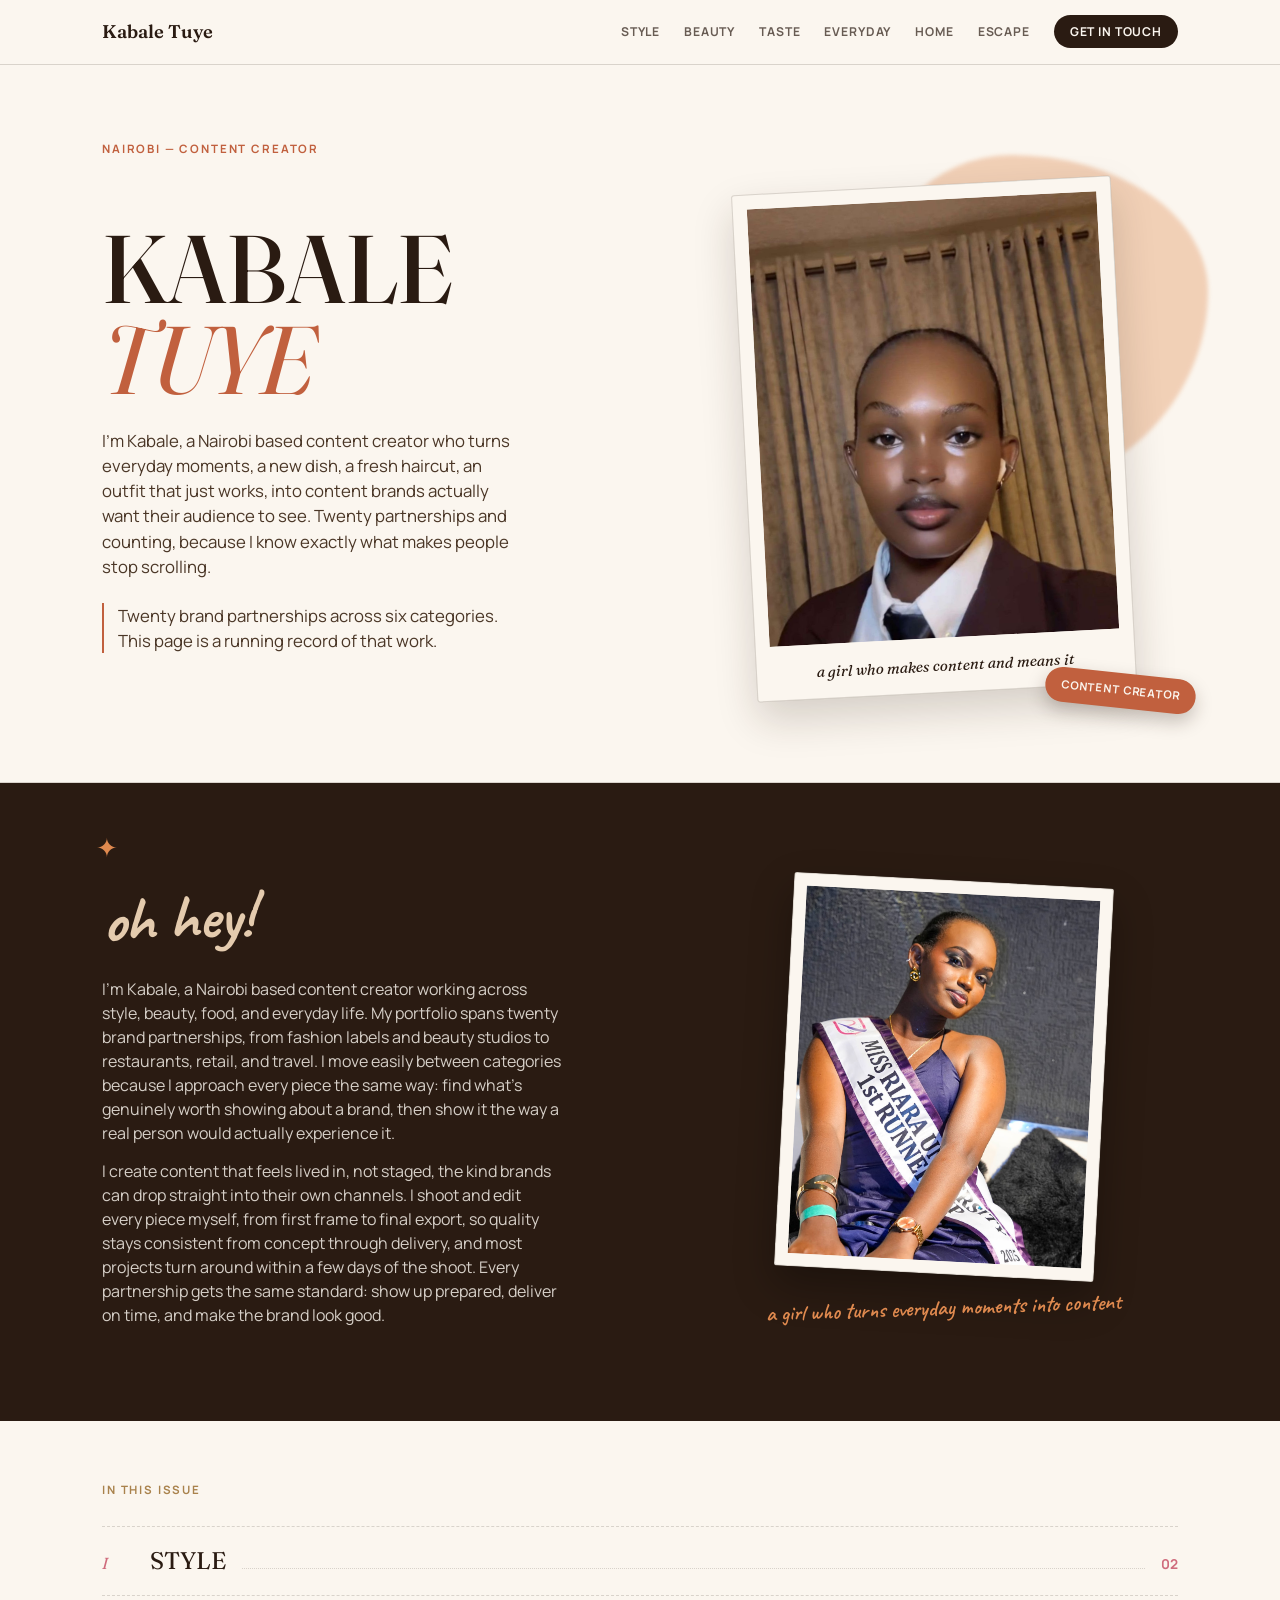
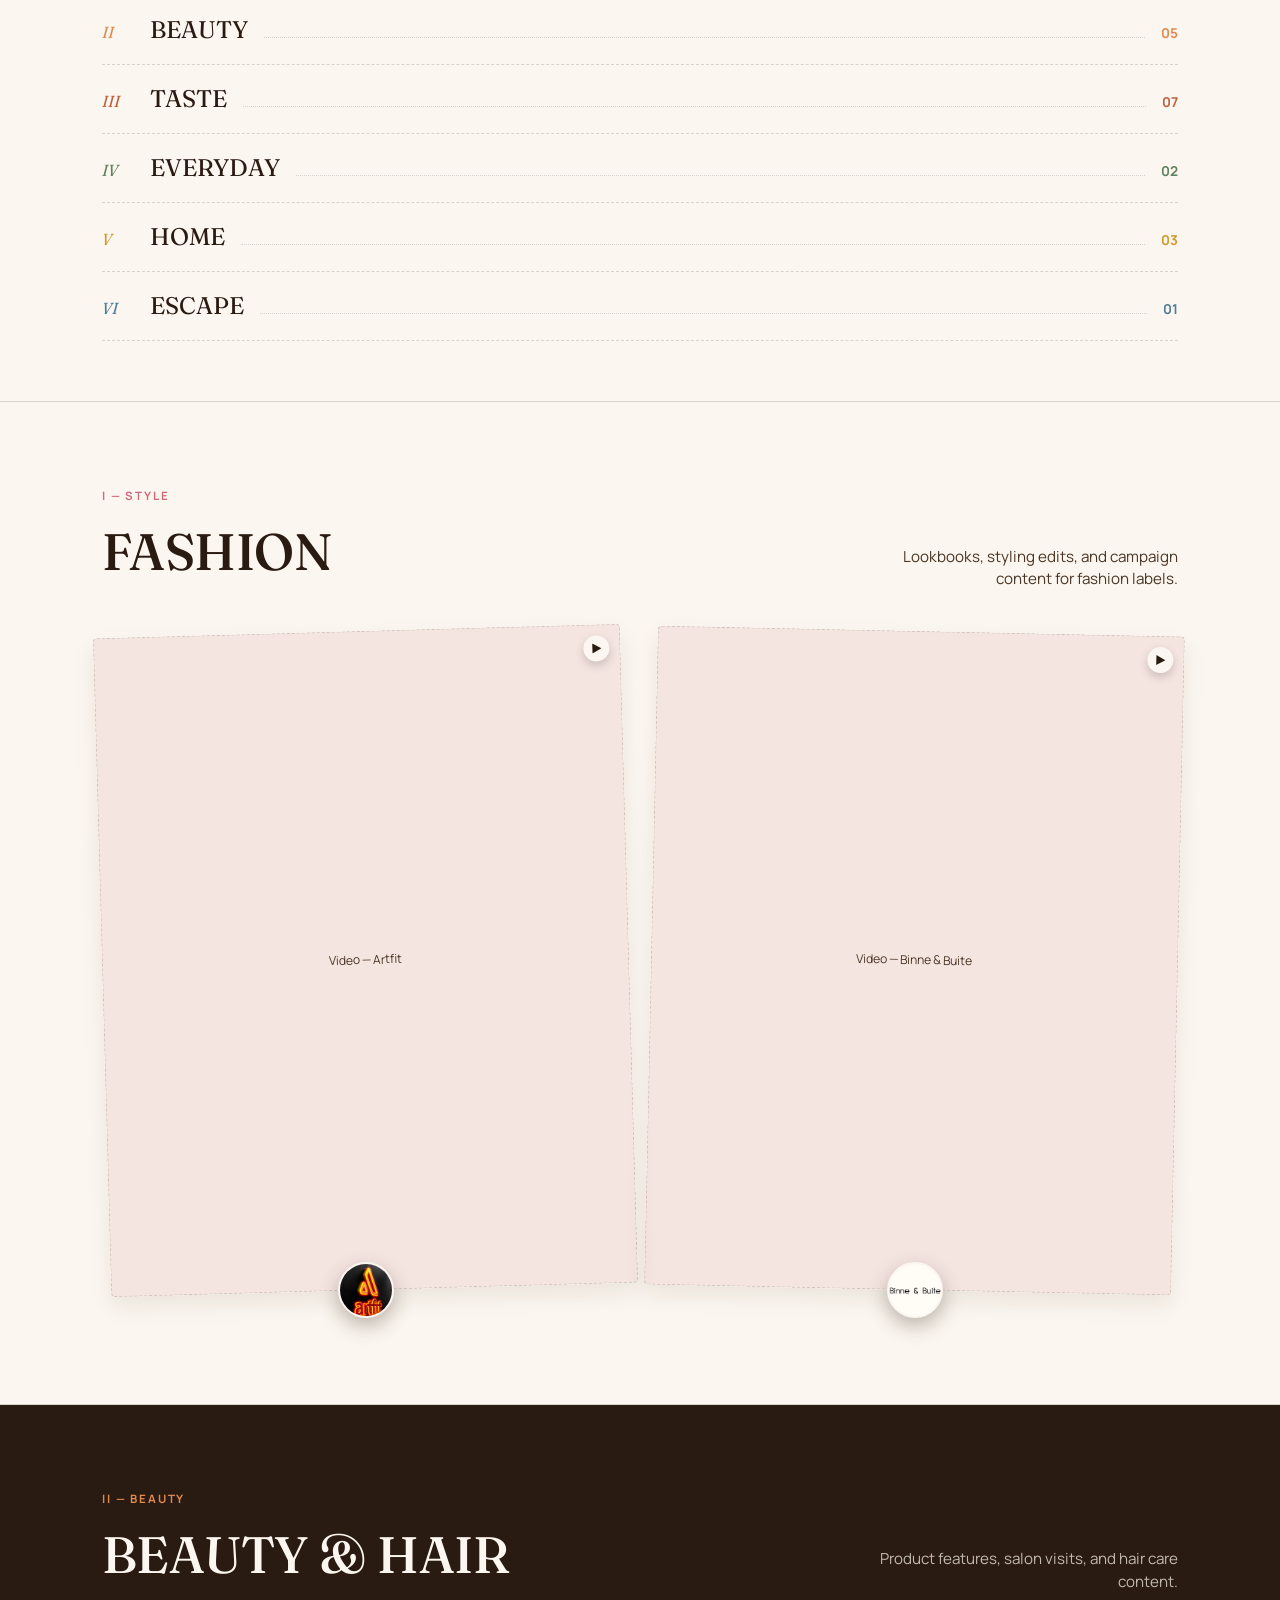
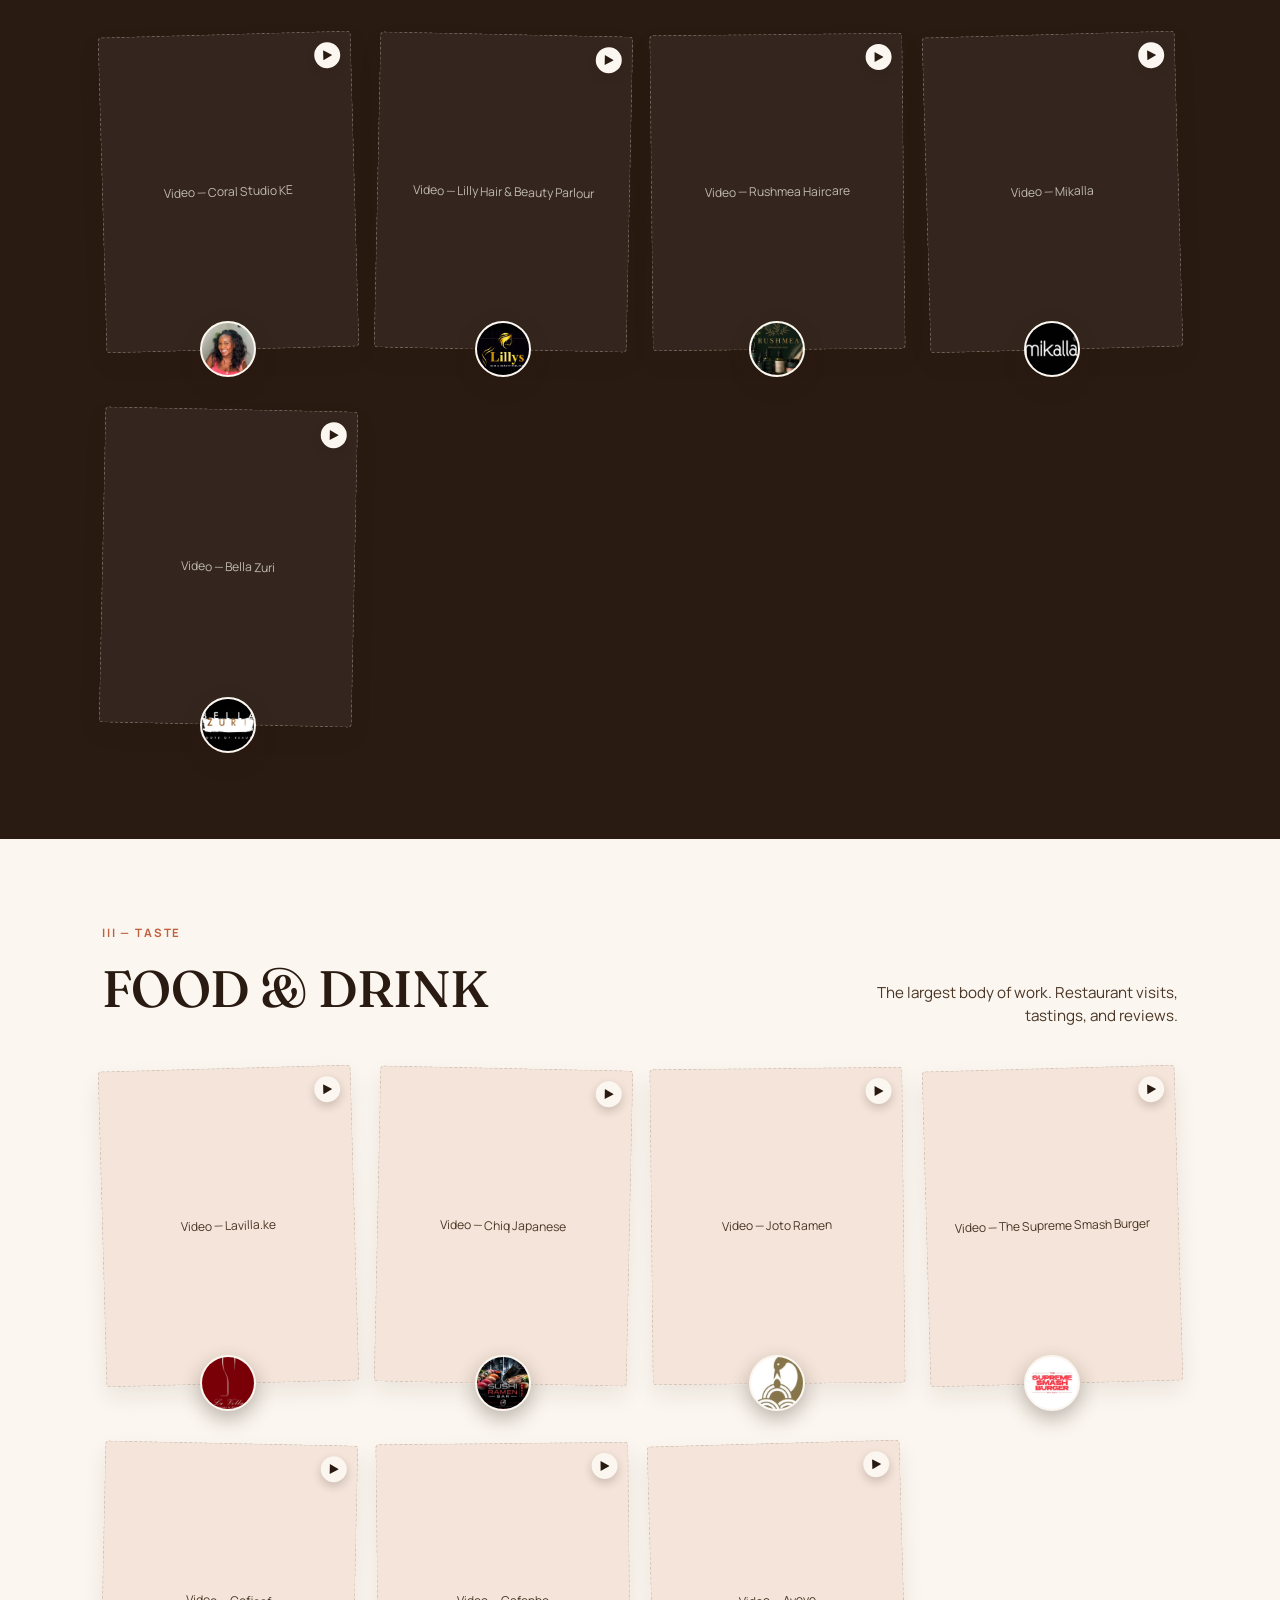
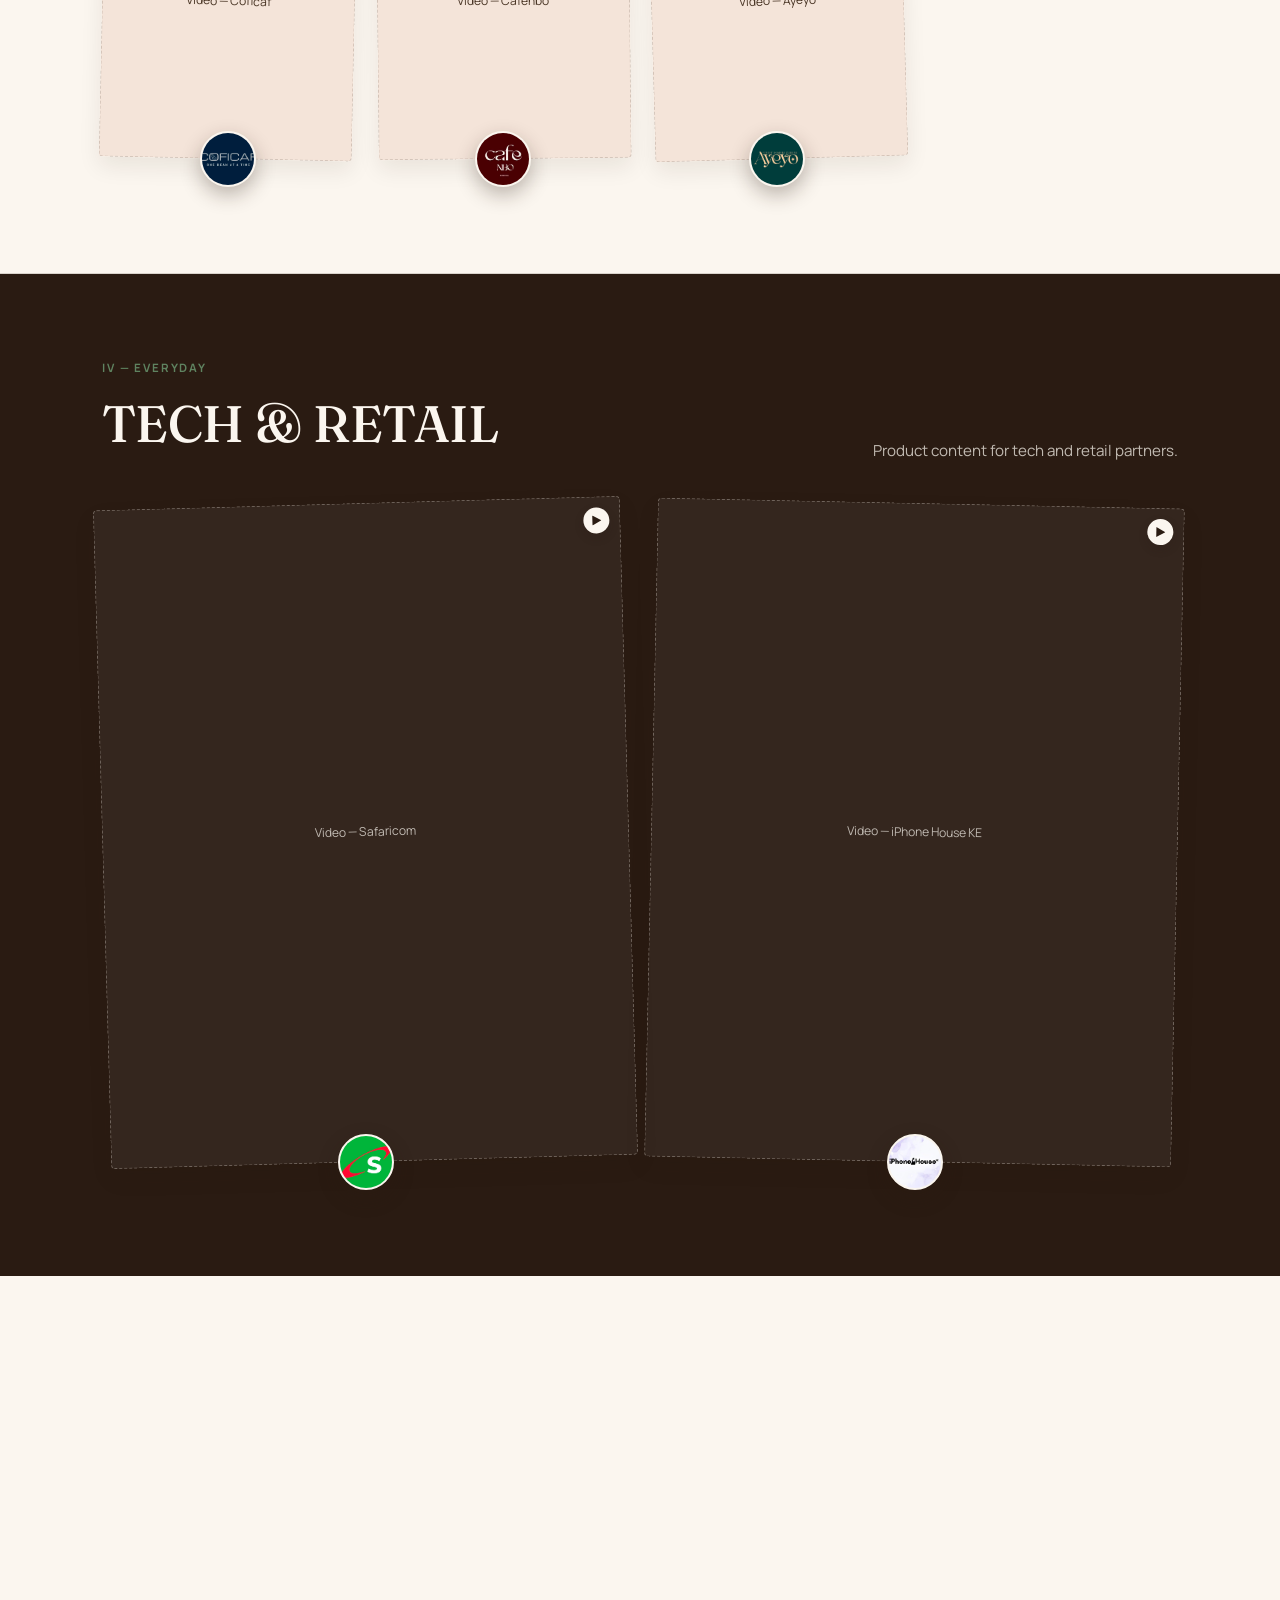
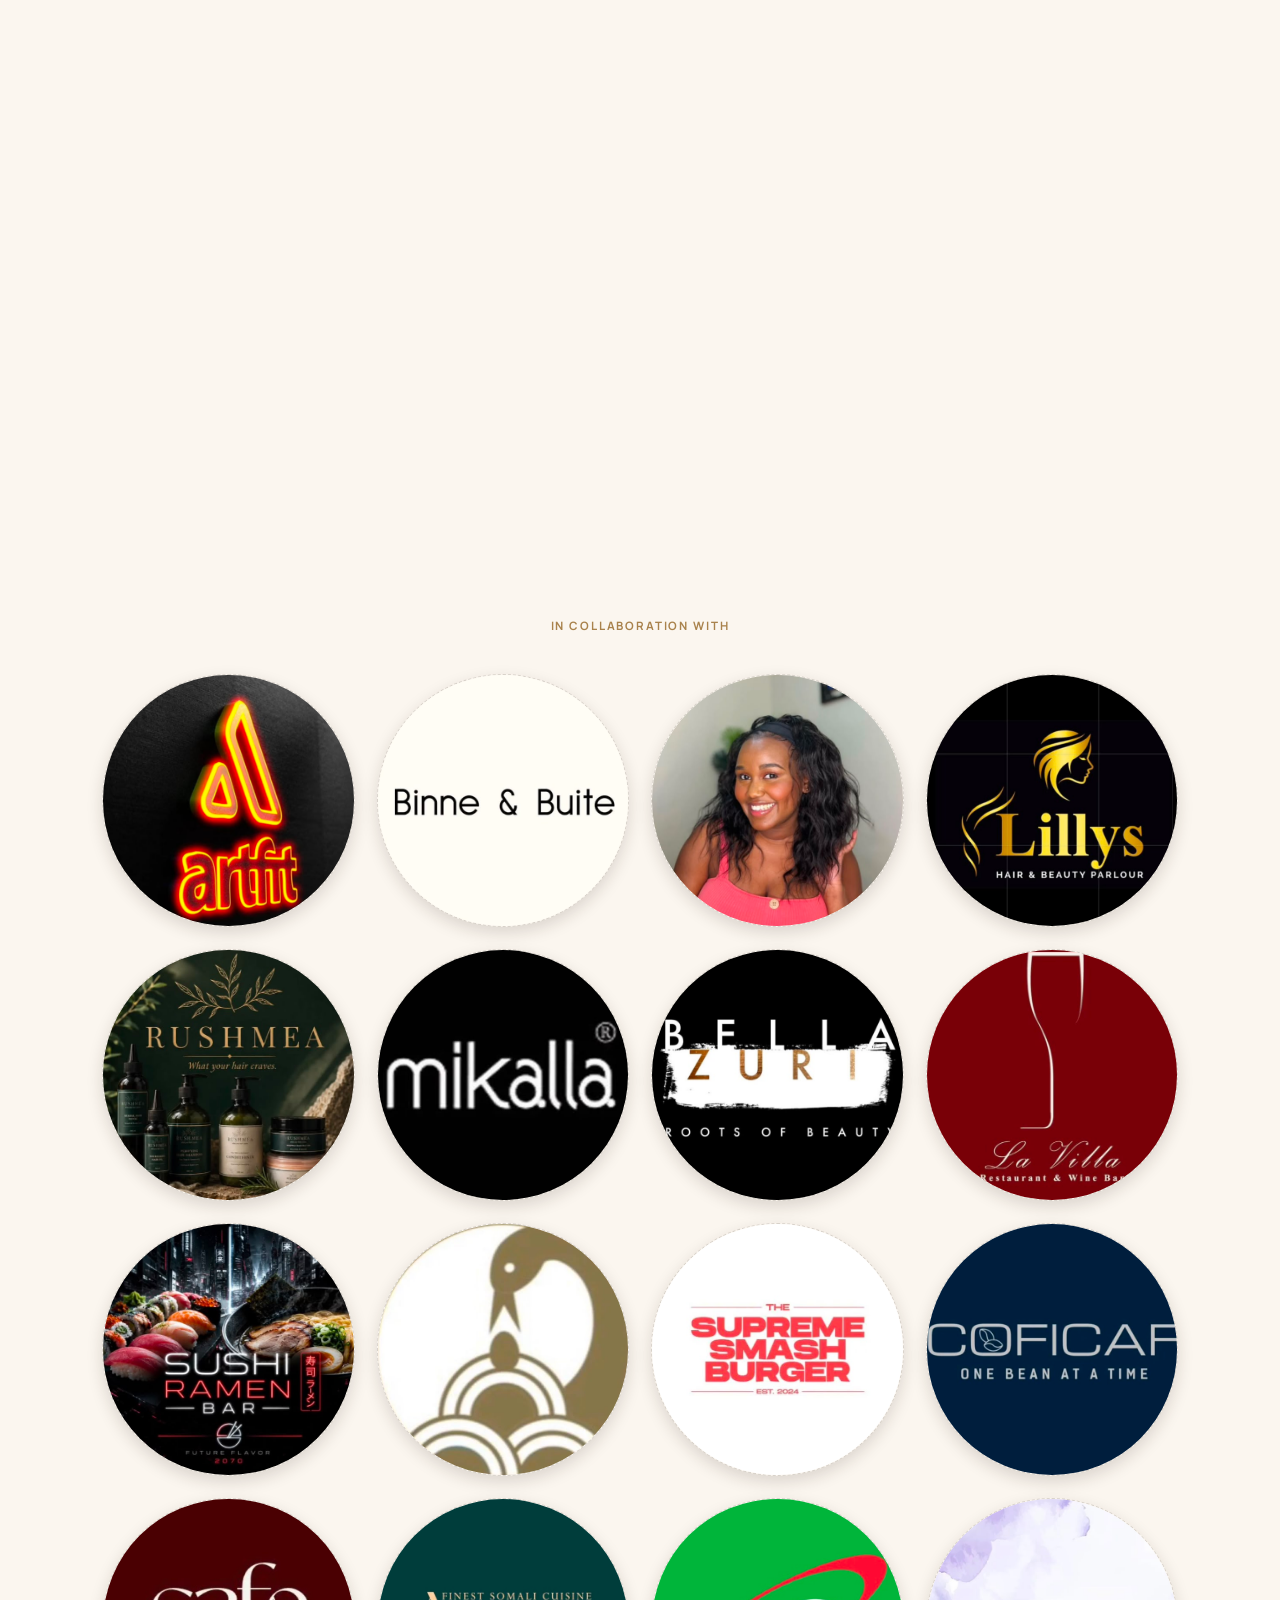
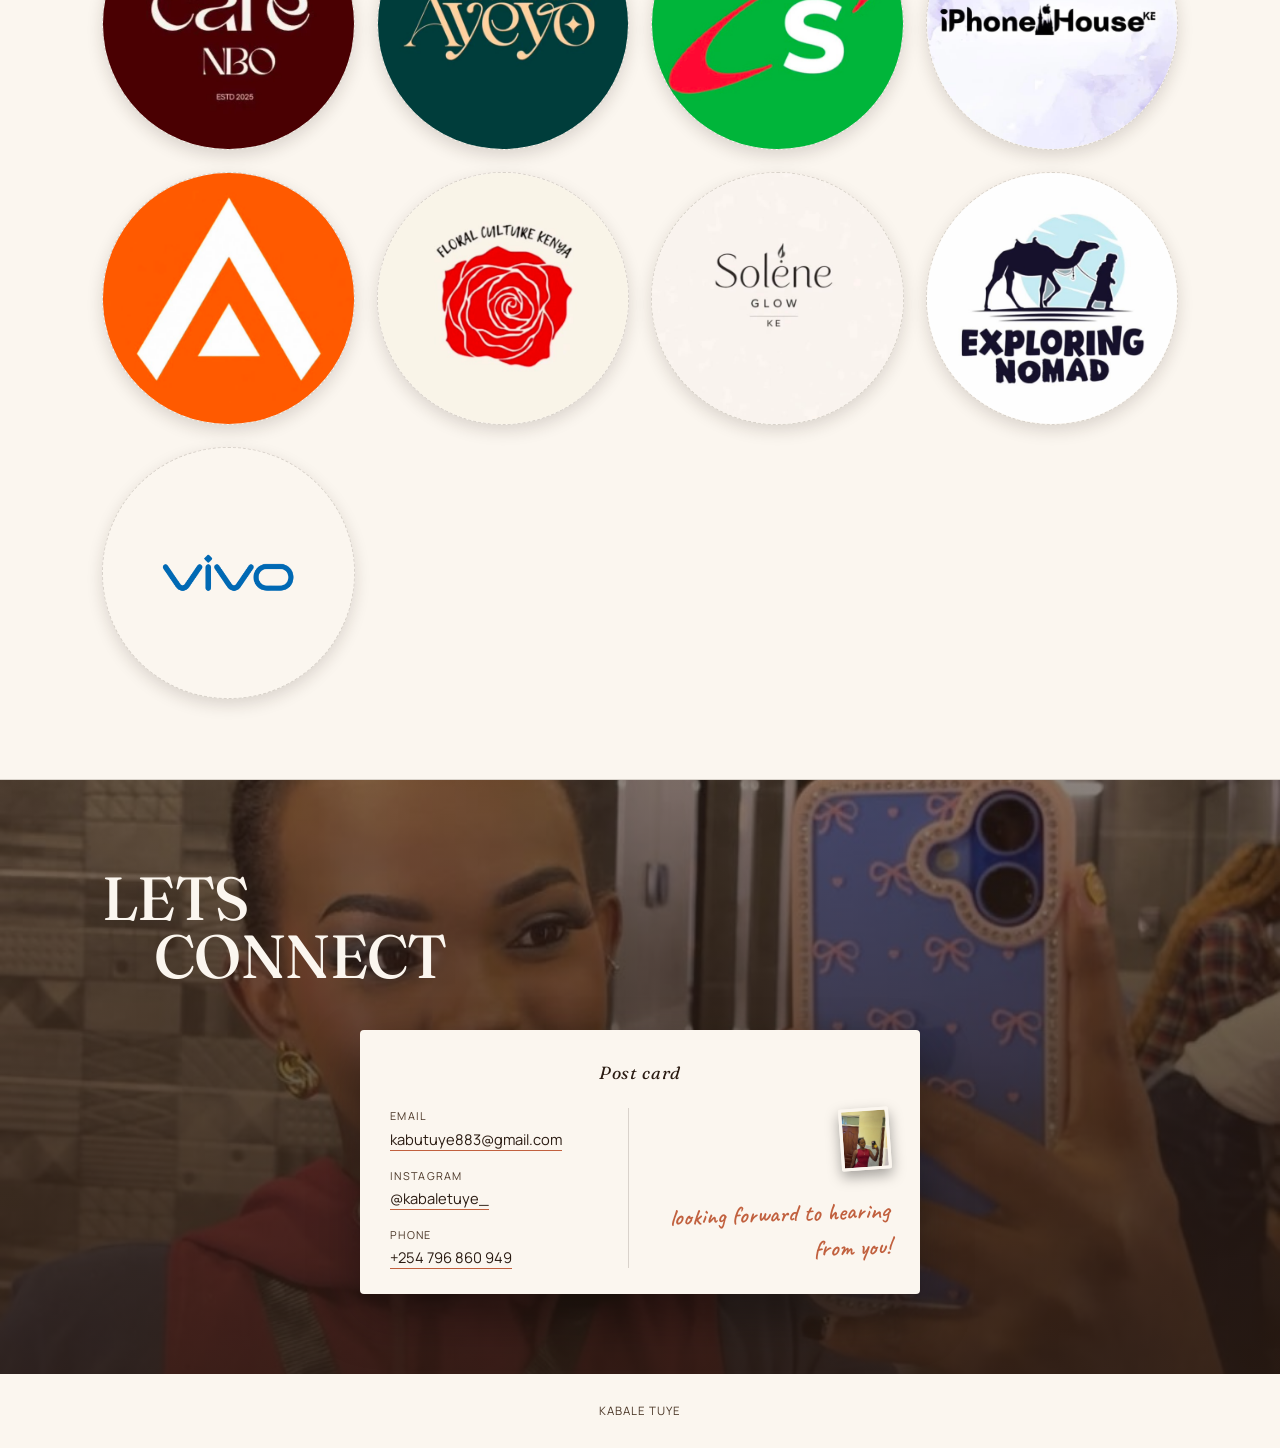
==== commit 4ecc7c95: "Play post links as embeds, badge cards with brand logos, group by brand Fixes the Instagram link tha" ====
--- a/index.html
+++ b/index.html
@@ -91,8 +91,8 @@
       <p class="section-desc">Lookbooks, styling edits, and campaign content for fashion labels.</p>
     </div>
     <div class="grid" data-grid="style">
-      <div class="brand-card"><div class="slot"><span class="play-badge"><svg viewBox="0 0 10 10"><polygon points="1,0 10,5 1,10" fill="#2a1b12"/></svg></span><span class="slot-label">Video — Artfit</span></div><span class="brand-name">Artfit</span></div>
-      <div class="brand-card"><div class="slot"><span class="play-badge"><svg viewBox="0 0 10 10"><polygon points="1,0 10,5 1,10" fill="#2a1b12"/></svg></span><span class="slot-label">Video — Binne &amp; Buite</span></div><span class="brand-name">Binne &amp; Buite</span></div>
+      <div class="brand-card has-badge"><div class="slot-wrap"><div class="slot"><span class="play-badge"><svg viewBox="0 0 10 10"><polygon points="1,0 10,5 1,10" fill="#2a1b12"/></svg></span><span class="slot-label">Video — Artfit</span></div><span class="brand-badge" title="Artfit"><img src="/assets/img/logos/artfit.jpg" alt="Artfit" style="object-position: 50% 44.7%; transform: scale(1.82);"></span></div></div>
+      <div class="brand-card has-badge"><div class="slot-wrap"><div class="slot"><span class="play-badge"><svg viewBox="0 0 10 10"><polygon points="1,0 10,5 1,10" fill="#2a1b12"/></svg></span><span class="slot-label">Video — Binne &amp; Buite</span></div><span class="brand-badge" title="Binne &amp; Buite"><img src="/assets/img/logos/binne-and-buite.jpg" alt="Binne &amp; Buite" style="object-position: 50% 46.0%; transform: scale(1.80);"></span></div></div>
     </div>
   </div>
 </section>
@@ -104,11 +104,11 @@
       <p class="section-desc">Product features, salon visits, and hair care content.</p>
     </div>
     <div class="grid" data-grid="beauty">
-      <div class="brand-card"><div class="slot"><span class="play-badge"><svg viewBox="0 0 10 10"><polygon points="1,0 10,5 1,10" fill="#2a1b12"/></svg></span><span class="slot-label">Video — Coral Studio KE</span></div><span class="brand-name">Coral Studio KE</span></div>
-      <div class="brand-card"><div class="slot"><span class="play-badge"><svg viewBox="0 0 10 10"><polygon points="1,0 10,5 1,10" fill="#2a1b12"/></svg></span><span class="slot-label">Video — Lilly Hair &amp; Beauty Parlour</span></div><span class="brand-name">Lilly Hair &amp; Beauty Parlour</span></div>
-      <div class="brand-card"><div class="slot"><span class="play-badge"><svg viewBox="0 0 10 10"><polygon points="1,0 10,5 1,10" fill="#2a1b12"/></svg></span><span class="slot-label">Video — Rushmea Haircare</span></div><span class="brand-name">Rushmea Haircare</span></div>
-      <div class="brand-card"><div class="slot"><span class="play-badge"><svg viewBox="0 0 10 10"><polygon points="1,0 10,5 1,10" fill="#2a1b12"/></svg></span><span class="slot-label">Video — Mikalla</span></div><span class="brand-name">Mikalla</span></div>
-      <div class="brand-card"><div class="slot"><span class="play-badge"><svg viewBox="0 0 10 10"><polygon points="1,0 10,5 1,10" fill="#2a1b12"/></svg></span><span class="slot-label">Video — Bella Zuri</span></div><span class="brand-name">Bella Zuri</span></div>
+      <div class="brand-card has-badge"><div class="slot-wrap"><div class="slot"><span class="play-badge"><svg viewBox="0 0 10 10"><polygon points="1,0 10,5 1,10" fill="#2a1b12"/></svg></span><span class="slot-label">Video — Coral Studio KE</span></div><span class="brand-badge" title="Coral Studio KE"><img src="/assets/img/logos/coral-studio-ke.jpg" alt="Coral Studio KE" style="object-position: 50% 44.8%; transform: scale(1.80);"></span></div></div>
+      <div class="brand-card has-badge"><div class="slot-wrap"><div class="slot"><span class="play-badge"><svg viewBox="0 0 10 10"><polygon points="1,0 10,5 1,10" fill="#2a1b12"/></svg></span><span class="slot-label">Video — Lilly Hair &amp; Beauty Parlour</span></div><span class="brand-badge" title="Lilly Hair &amp; Beauty Parlour"><img src="/assets/img/logos/lilly-hair-and-beauty-parlour.jpg" alt="Lilly Hair &amp; Beauty Parlour" style="object-position: 50% 40.6%; transform: scale(1.84);"></span></div></div>
+      <div class="brand-card has-badge"><div class="slot-wrap"><div class="slot"><span class="play-badge"><svg viewBox="0 0 10 10"><polygon points="1,0 10,5 1,10" fill="#2a1b12"/></svg></span><span class="slot-label">Video — Rushmea Haircare</span></div><span class="brand-badge" title="Rushmea Haircare"><img src="/assets/img/logos/rushmea-haircare.jpg" alt="Rushmea Haircare" style="object-position: 50% 46.3%; transform: scale(1.84);"></span></div></div>
+      <div class="brand-card has-badge"><div class="slot-wrap"><div class="slot"><span class="play-badge"><svg viewBox="0 0 10 10"><polygon points="1,0 10,5 1,10" fill="#2a1b12"/></svg></span><span class="slot-label">Video — Mikalla</span></div><span class="brand-badge" title="Mikalla"><img src="/assets/img/logos/mikalla.jpg" alt="Mikalla" style="object-position: 50% 37.4%; transform: scale(1.84);"></span></div></div>
+      <div class="brand-card has-badge"><div class="slot-wrap"><div class="slot"><span class="play-badge"><svg viewBox="0 0 10 10"><polygon points="1,0 10,5 1,10" fill="#2a1b12"/></svg></span><span class="slot-label">Video — Bella Zuri</span></div><span class="brand-badge" title="Bella Zuri"><img src="/assets/img/logos/bella-zuri.jpg" alt="Bella Zuri" style="object-position: 50% 39.5%; transform: scale(1.84);"></span></div></div>
     </div>
   </div>
 </section>
@@ -120,13 +120,13 @@
       <p class="section-desc">The largest body of work. Restaurant visits, tastings, and reviews.</p>
     </div>
     <div class="grid" data-grid="taste">
-      <div class="brand-card"><div class="slot"><span class="play-badge"><svg viewBox="0 0 10 10"><polygon points="1,0 10,5 1,10" fill="#2a1b12"/></svg></span><span class="slot-label">Video — Lavilla.ke</span></div><span class="brand-name">Lavilla.ke</span></div>
-      <div class="brand-card"><div class="slot"><span class="play-badge"><svg viewBox="0 0 10 10"><polygon points="1,0 10,5 1,10" fill="#2a1b12"/></svg></span><span class="slot-label">Video — Chiq Japanese</span></div><span class="brand-name">Chiq Japanese</span></div>
-      <div class="brand-card"><div class="slot"><span class="play-badge"><svg viewBox="0 0 10 10"><polygon points="1,0 10,5 1,10" fill="#2a1b12"/></svg></span><span class="slot-label">Video — Joto Ramen</span></div><span class="brand-name">Joto Ramen</span></div>
-      <div class="brand-card"><div class="slot"><span class="play-badge"><svg viewBox="0 0 10 10"><polygon points="1,0 10,5 1,10" fill="#2a1b12"/></svg></span><span class="slot-label">Video — The Supreme Smash Burger</span></div><span class="brand-name">The Supreme Smash Burger</span></div>
-      <div class="brand-card"><div class="slot"><span class="play-badge"><svg viewBox="0 0 10 10"><polygon points="1,0 10,5 1,10" fill="#2a1b12"/></svg></span><span class="slot-label">Video — Coficaf</span></div><span class="brand-name">Coficaf</span></div>
-      <div class="brand-card"><div class="slot"><span class="play-badge"><svg viewBox="0 0 10 10"><polygon points="1,0 10,5 1,10" fill="#2a1b12"/></svg></span><span class="slot-label">Video — Cafenbo</span></div><span class="brand-name">Cafenbo</span></div>
-      <div class="brand-card"><div class="slot"><span class="play-badge"><svg viewBox="0 0 10 10"><polygon points="1,0 10,5 1,10" fill="#2a1b12"/></svg></span><span class="slot-label">Video — Ayeyo</span></div><span class="brand-name">Ayeyo</span></div>
+      <div class="brand-card has-badge"><div class="slot-wrap"><div class="slot"><span class="play-badge"><svg viewBox="0 0 10 10"><polygon points="1,0 10,5 1,10" fill="#2a1b12"/></svg></span><span class="slot-label">Video — Lavilla.ke</span></div><span class="brand-badge" title="Lavilla.ke"><img src="/assets/img/logos/lavilla-ke.jpg" alt="Lavilla.ke" style="object-position: 50% 45.3%; transform: scale(1.84);"></span></div></div>
+      <div class="brand-card has-badge"><div class="slot-wrap"><div class="slot"><span class="play-badge"><svg viewBox="0 0 10 10"><polygon points="1,0 10,5 1,10" fill="#2a1b12"/></svg></span><span class="slot-label">Video — Chiq Japanese</span></div><span class="brand-badge" title="Chiq Japanese"><img src="/assets/img/logos/chiq-japanese.jpg" alt="Chiq Japanese" style="object-position: 50% 46.5%; transform: scale(1.85);"></span></div></div>
+      <div class="brand-card has-badge"><div class="slot-wrap"><div class="slot"><span class="play-badge"><svg viewBox="0 0 10 10"><polygon points="1,0 10,5 1,10" fill="#2a1b12"/></svg></span><span class="slot-label">Video — Joto Ramen</span></div><span class="brand-badge" title="Joto Ramen"><img src="/assets/img/logos/joto-ramen.jpg" alt="Joto Ramen" style="object-position: 50% 41.2%; transform: scale(1.82);"></span></div></div>
+      <div class="brand-card has-badge"><div class="slot-wrap"><div class="slot"><span class="play-badge"><svg viewBox="0 0 10 10"><polygon points="1,0 10,5 1,10" fill="#2a1b12"/></svg></span><span class="slot-label">Video — The Supreme Smash Burger</span></div><span class="brand-badge" title="The Supreme Smash Burger"><img src="/assets/img/logos/the-supreme-smash-burger.jpg" alt="The Supreme Smash Burger" style="object-position: 50% 44.7%; transform: scale(1.81);"></span></div></div>
+      <div class="brand-card has-badge"><div class="slot-wrap"><div class="slot"><span class="play-badge"><svg viewBox="0 0 10 10"><polygon points="1,0 10,5 1,10" fill="#2a1b12"/></svg></span><span class="slot-label">Video — Coficaf</span></div><span class="brand-badge" title="Coficaf"><img src="/assets/img/logos/coficaf.jpg" alt="Coficaf" style="object-position: 50% 43.8%; transform: scale(1.82);"></span></div></div>
+      <div class="brand-card has-badge"><div class="slot-wrap"><div class="slot"><span class="play-badge"><svg viewBox="0 0 10 10"><polygon points="1,0 10,5 1,10" fill="#2a1b12"/></svg></span><span class="slot-label">Video — Cafenbo</span></div><span class="brand-badge" title="Cafenbo"><img src="/assets/img/logos/cafenbo.jpg" alt="Cafenbo" style="object-position: 50% 44.7%; transform: scale(1.82);"></span></div></div>
+      <div class="brand-card has-badge"><div class="slot-wrap"><div class="slot"><span class="play-badge"><svg viewBox="0 0 10 10"><polygon points="1,0 10,5 1,10" fill="#2a1b12"/></svg></span><span class="slot-label">Video — Ayeyo</span></div><span class="brand-badge" title="Ayeyo"><img src="/assets/img/logos/ayeyo.jpg" alt="Ayeyo" style="object-position: 50% 44.7%; transform: scale(1.82);"></span></div></div>
     </div>
   </div>
 </section>
@@ -138,8 +138,8 @@
       <p class="section-desc">Product content for tech and retail partners.</p>
     </div>
     <div class="grid" data-grid="everyday">
-      <div class="brand-card"><div class="slot"><span class="play-badge"><svg viewBox="0 0 10 10"><polygon points="1,0 10,5 1,10" fill="#2a1b12"/></svg></span><span class="slot-label">Video — Safaricom</span></div><span class="brand-name">Safaricom</span></div>
-      <div class="brand-card"><div class="slot"><span class="play-badge"><svg viewBox="0 0 10 10"><polygon points="1,0 10,5 1,10" fill="#2a1b12"/></svg></span><span class="slot-label">Video — iPhone House KE</span></div><span class="brand-name">iPhone House KE</span></div>
+      <div class="brand-card has-badge"><div class="slot-wrap"><div class="slot"><span class="play-badge"><svg viewBox="0 0 10 10"><polygon points="1,0 10,5 1,10" fill="#2a1b12"/></svg></span><span class="slot-label">Video — Safaricom</span></div><span class="brand-badge" title="Safaricom"><img src="/assets/img/logos/safaricom.jpg" alt="Safaricom" style="object-position: 50% 45.0%; transform: scale(1.81);"></span></div></div>
+      <div class="brand-card has-badge"><div class="slot-wrap"><div class="slot"><span class="play-badge"><svg viewBox="0 0 10 10"><polygon points="1,0 10,5 1,10" fill="#2a1b12"/></svg></span><span class="slot-label">Video — iPhone House KE</span></div><span class="brand-badge" title="iPhone House KE"><img src="/assets/img/logos/iphone-house-ke.jpg" alt="iPhone House KE" style="object-position: 50% 45.6%; transform: scale(1.80);"></span></div></div>
     </div>
   </div>
 </section>
@@ -151,9 +151,9 @@
       <p class="section-desc">Homeware, florals, and everyday lifestyle features.</p>
     </div>
     <div class="grid" data-grid="home">
-      <div class="brand-card"><div class="slot"><span class="play-badge"><svg viewBox="0 0 10 10"><polygon points="1,0 10,5 1,10" fill="#2a1b12"/></svg></span><span class="slot-label">Video — Amaya Life</span></div><span class="brand-name">Amaya Life</span></div>
-      <div class="brand-card"><div class="slot"><span class="play-badge"><svg viewBox="0 0 10 10"><polygon points="1,0 10,5 1,10" fill="#2a1b12"/></svg></span><span class="slot-label">Video — Floral Culture Kenya</span></div><span class="brand-name">Floral Culture Kenya</span></div>
-      <div class="brand-card"><div class="slot"><span class="play-badge"><svg viewBox="0 0 10 10"><polygon points="1,0 10,5 1,10" fill="#2a1b12"/></svg></span><span class="slot-label">Video — Solene Glow</span></div><span class="brand-name">Solene Glow</span></div>
+      <div class="brand-card has-badge"><div class="slot-wrap"><div class="slot"><span class="play-badge"><svg viewBox="0 0 10 10"><polygon points="1,0 10,5 1,10" fill="#2a1b12"/></svg></span><span class="slot-label">Video — Amaya Life</span></div><span class="brand-badge" title="Amaya Life"><img src="/assets/img/logos/amaya-life.jpg" alt="Amaya Life" style="object-position: 50% 48.0%; transform: scale(1.81);"></span></div></div>
+      <div class="brand-card has-badge"><div class="slot-wrap"><div class="slot"><span class="play-badge"><svg viewBox="0 0 10 10"><polygon points="1,0 10,5 1,10" fill="#2a1b12"/></svg></span><span class="slot-label">Video — Floral Culture Kenya</span></div><span class="brand-badge" title="Floral Culture Kenya"><img src="/assets/img/logos/floral-culture-kenya.jpg" alt="Floral Culture Kenya" style="object-position: 50% 48.2%; transform: scale(1.81);"></span></div></div>
+      <div class="brand-card has-badge"><div class="slot-wrap"><div class="slot"><span class="play-badge"><svg viewBox="0 0 10 10"><polygon points="1,0 10,5 1,10" fill="#2a1b12"/></svg></span><span class="slot-label">Video — Solene Glow</span></div><span class="brand-badge" title="Solene Glow"><img src="/assets/img/logos/solene-glow.jpg" alt="Solene Glow" style="object-position: 50% 44.7%; transform: scale(1.82);"></span></div></div>
     </div>
   </div>
 </section>
@@ -165,7 +165,7 @@
       <p class="section-desc">The newest category. Room to grow.</p>
     </div>
     <div class="grid" data-grid="escape">
-      <div class="brand-card"><div class="slot"><span class="play-badge"><svg viewBox="0 0 10 10"><polygon points="1,0 10,5 1,10" fill="#2a1b12"/></svg></span><span class="slot-label">Video — Exploring Nomad</span></div><span class="brand-name">Exploring Nomad</span></div>
+      <div class="brand-card has-badge"><div class="slot-wrap"><div class="slot"><span class="play-badge"><svg viewBox="0 0 10 10"><polygon points="1,0 10,5 1,10" fill="#2a1b12"/></svg></span><span class="slot-label">Video — Exploring Nomad</span></div><span class="brand-badge" title="Exploring Nomad"><img src="/assets/img/logos/exploring-nomad.jpg" alt="Exploring Nomad" style="object-position: 50% 52.1%; transform: scale(1.82);"></span></div></div>
     </div>
   </div>
 </section>
@@ -238,6 +238,9 @@
   <div class="lightbox-inner">
     <button type="button" class="lightbox-close" aria-label="Close video">&#10005;</button>
     <video controls playsinline preload="auto"></video>
+    <iframe class="lightbox-embed" hidden allowfullscreen
+            allow="autoplay; encrypted-media; picture-in-picture; fullscreen"
+            referrerpolicy="strict-origin-when-cross-origin" title="Video"></iframe>
     <div class="lightbox-meta">
       <span class="lightbox-brand"></span>
       <a class="lightbox-link" target="_blank" rel="noopener" hidden>View post</a>
--- a/assets/css/site.css
+++ b/assets/css/site.css
@@ -404,6 +404,8 @@
 
 /* ---------- Video cells (added) ---------- */
 .brand-card .slot { padding: 0; overflow: hidden; }
+.slot-wrap { position: relative; }
+.brand-card.has-badge { padding-bottom: 34px; }
 .brand-card .slot > .slot-label {
   padding: 16px;
   display: flex; align-items: center; justify-content: center;
@@ -509,3 +511,65 @@
 /* Logos rendered from the database */
 .credits-list li.is-loading { opacity: 0.35; }
 .lightbox[hidden] { display: none; }
+
+/* ---------- Brand logo badge on the frame edge ---------- */
+.brand-badge {
+  position: absolute;
+  left: 50%;
+  bottom: 0;
+  transform: translate(-50%, 50%);
+  width: 56px;
+  height: 56px;
+  border-radius: 50%;
+  overflow: hidden;
+  background: var(--white);
+  border: 2px solid var(--white);
+  box-shadow: 0 8px 20px rgba(42, 27, 18, 0.3);
+  z-index: 3;
+  pointer-events: none;
+  transition: transform 0.25s ease;
+}
+.brand-badge img {
+  width: 100%;
+  height: 100%;
+  object-fit: cover;
+  display: block;
+}
+.brand-badge.contain img {
+  object-fit: contain;
+  padding: 18%;
+  box-sizing: border-box;
+}
+.slot-wrap:hover .brand-badge { transform: translate(-50%, 50%) scale(1.06); }
+@media (max-width: 520px) {
+  .brand-badge { width: 46px; height: 46px; }
+  .brand-card.has-badge { padding-bottom: 28px; }
+}
+
+/* A card whose video is an external embed has no frame to show. */
+.slot.is-embed {
+  background: color-mix(in srgb, var(--accent) 26%, var(--espresso));
+  border-color: transparent;
+}
+.slot-provider {
+  position: absolute;
+  top: 10px;
+  left: 12px;
+  font-size: 0.62rem;
+  font-weight: 700;
+  letter-spacing: 0.12em;
+  text-transform: uppercase;
+  color: rgba(251, 246, 239, 0.75);
+}
+
+/* ---------- Embedded players in the lightbox ---------- */
+.lightbox iframe {
+  width: 100%;
+  height: min(78vh, 740px);
+  border: 0;
+  border-radius: 6px;
+  background: #000;
+  box-shadow: 0 26px 60px rgba(0, 0, 0, 0.55);
+  display: block;
+}
+.lightbox video[hidden], .lightbox iframe[hidden] { display: none; }
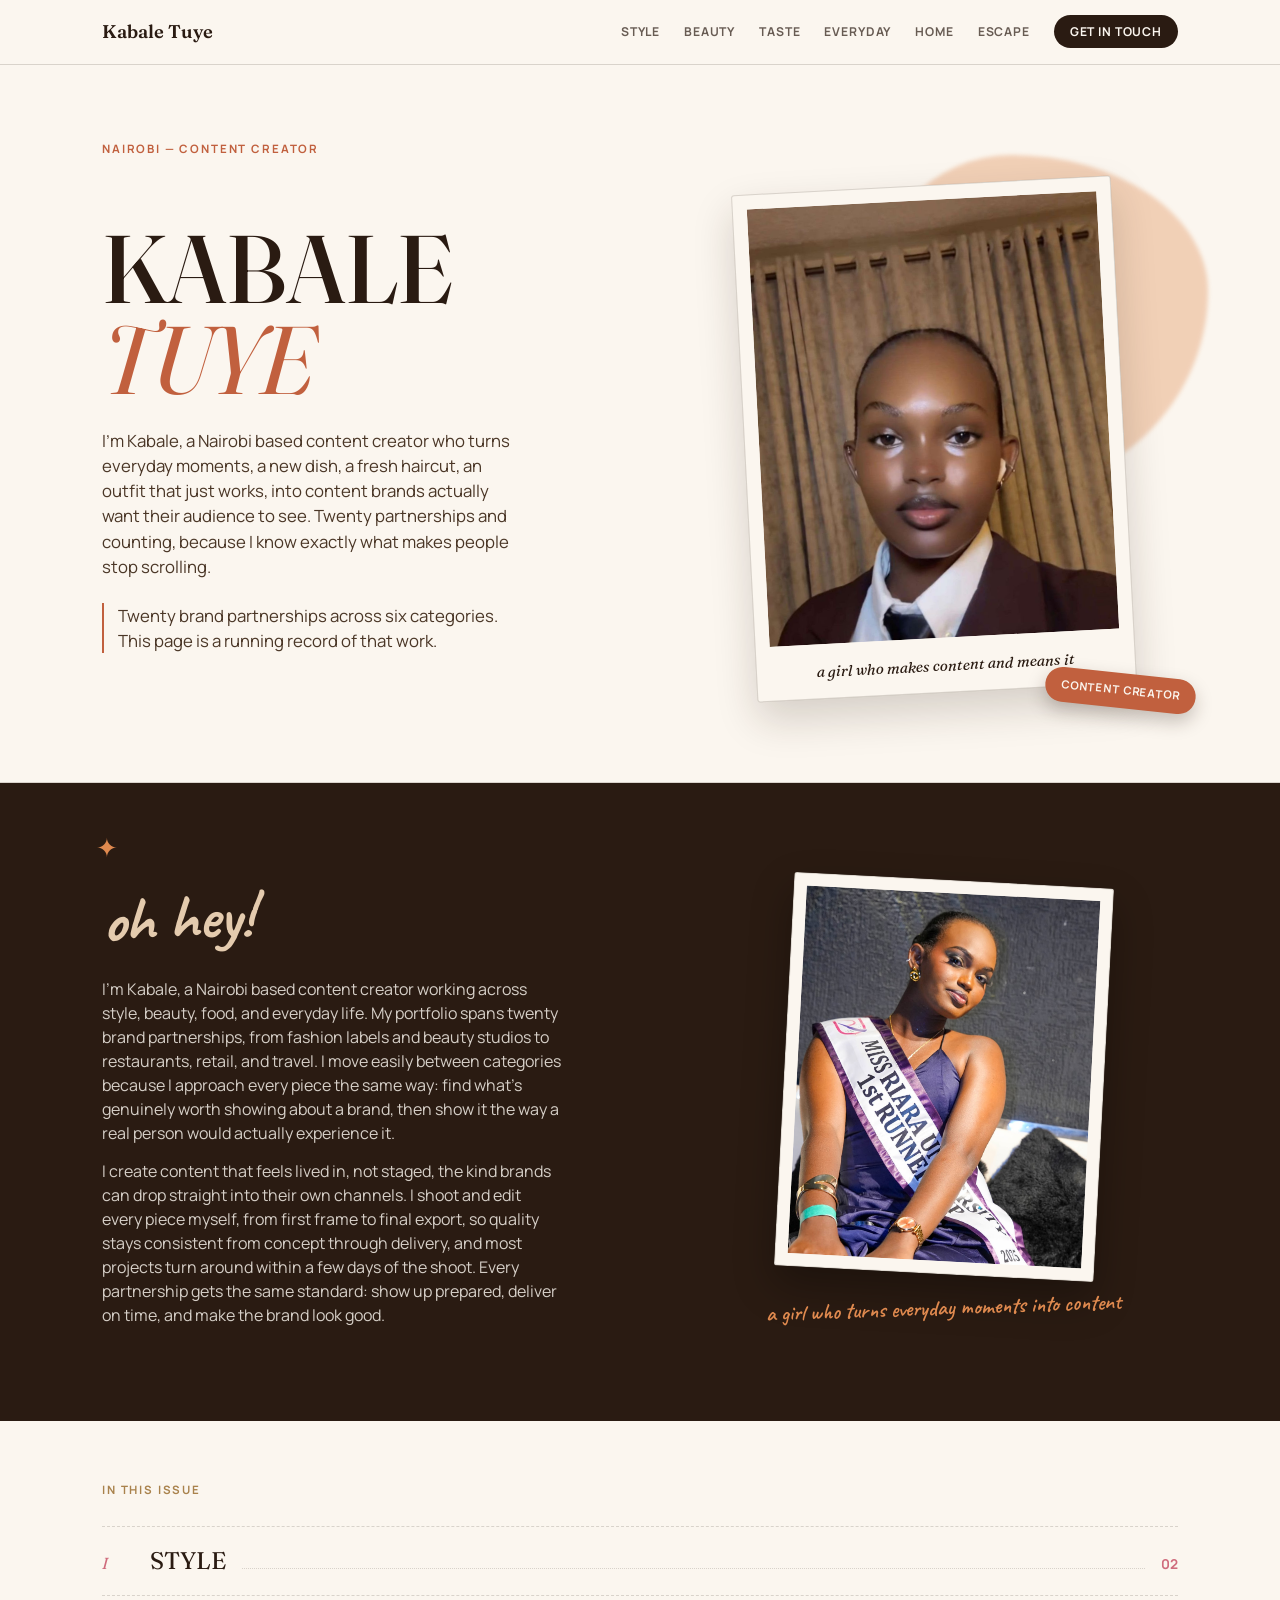
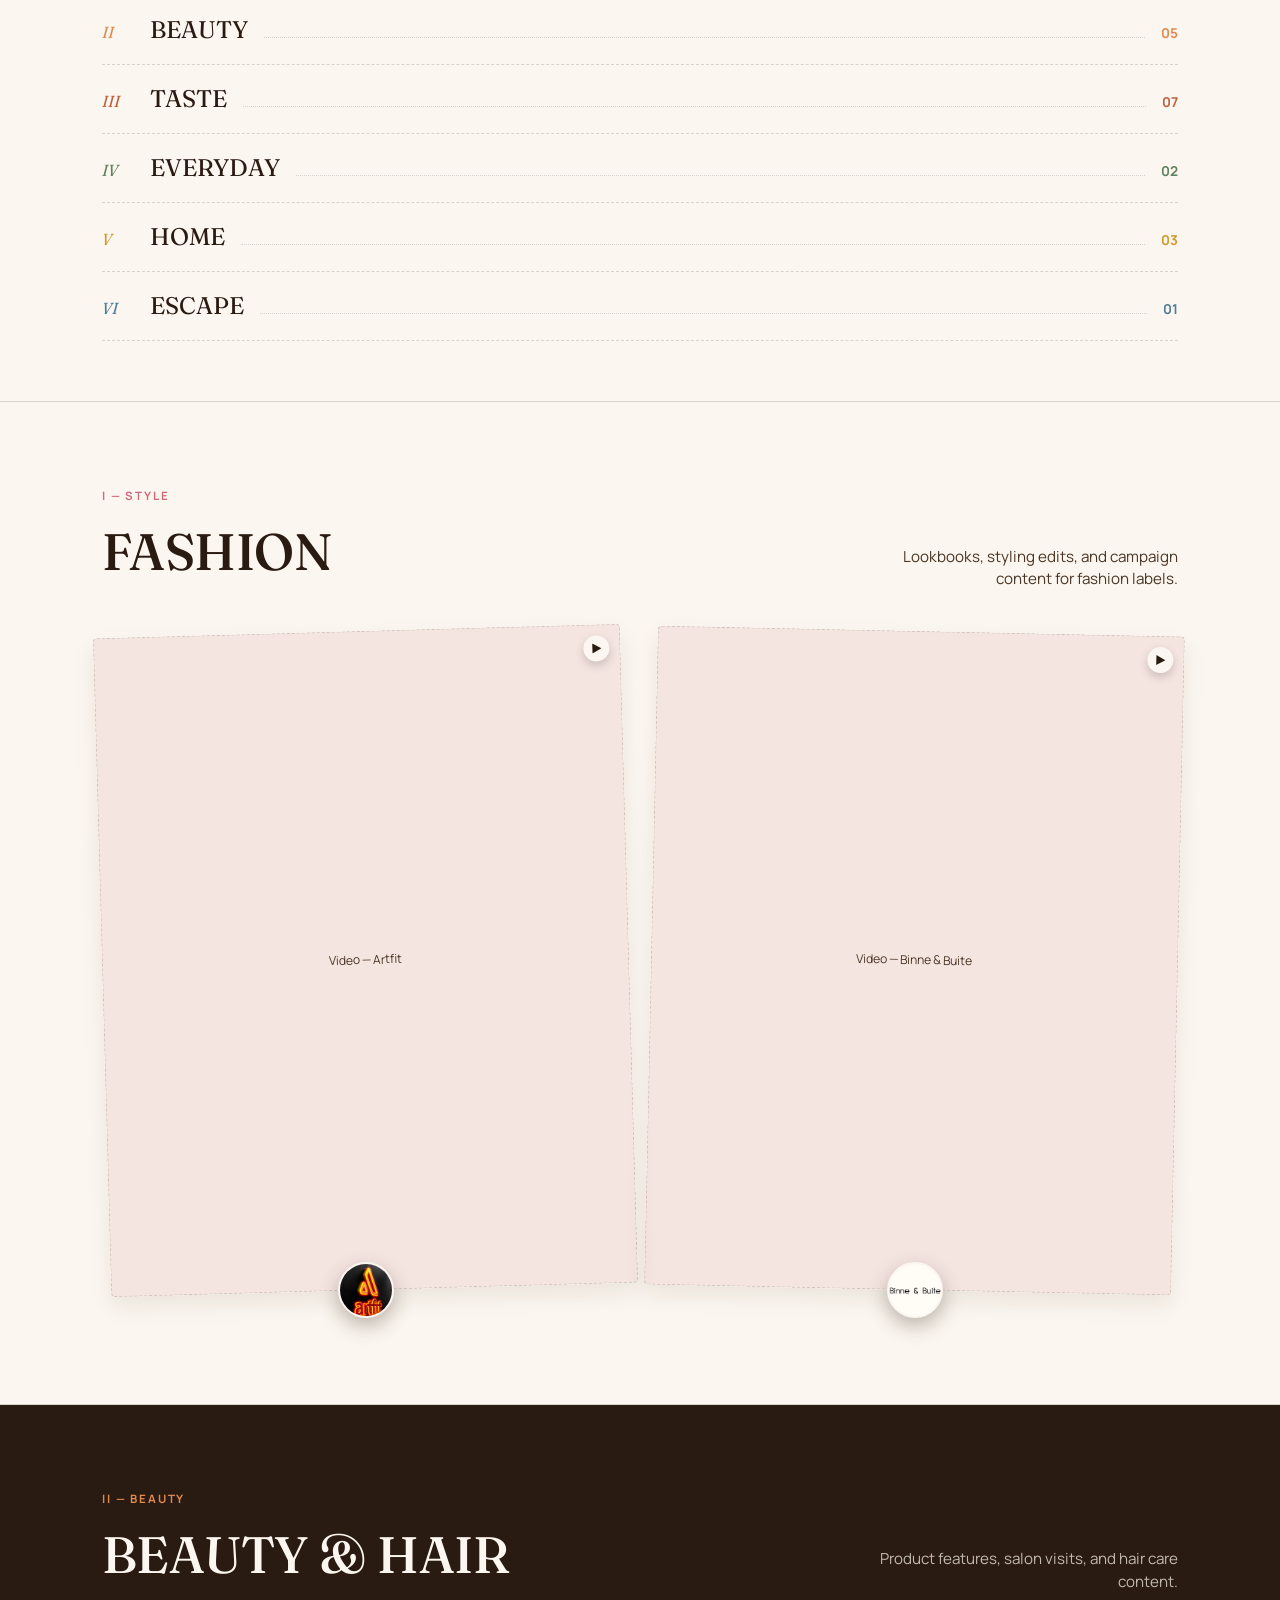
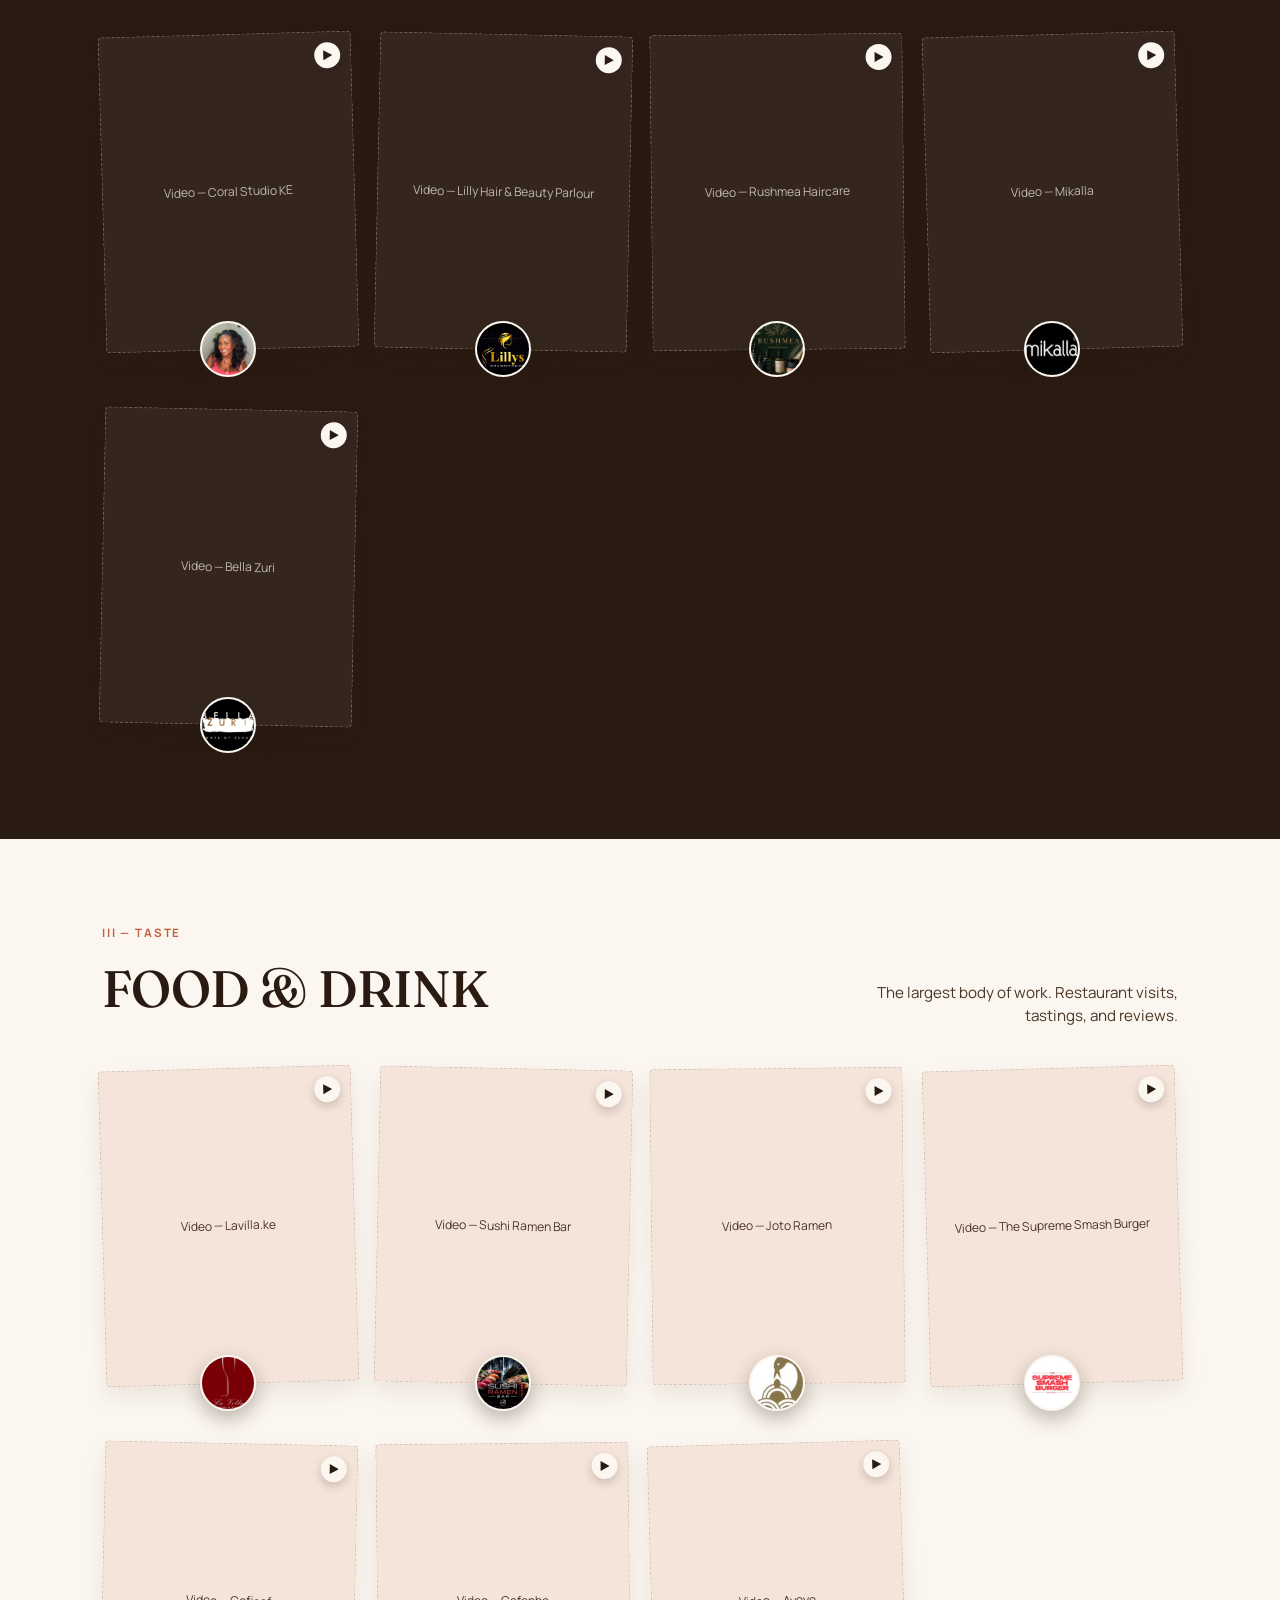
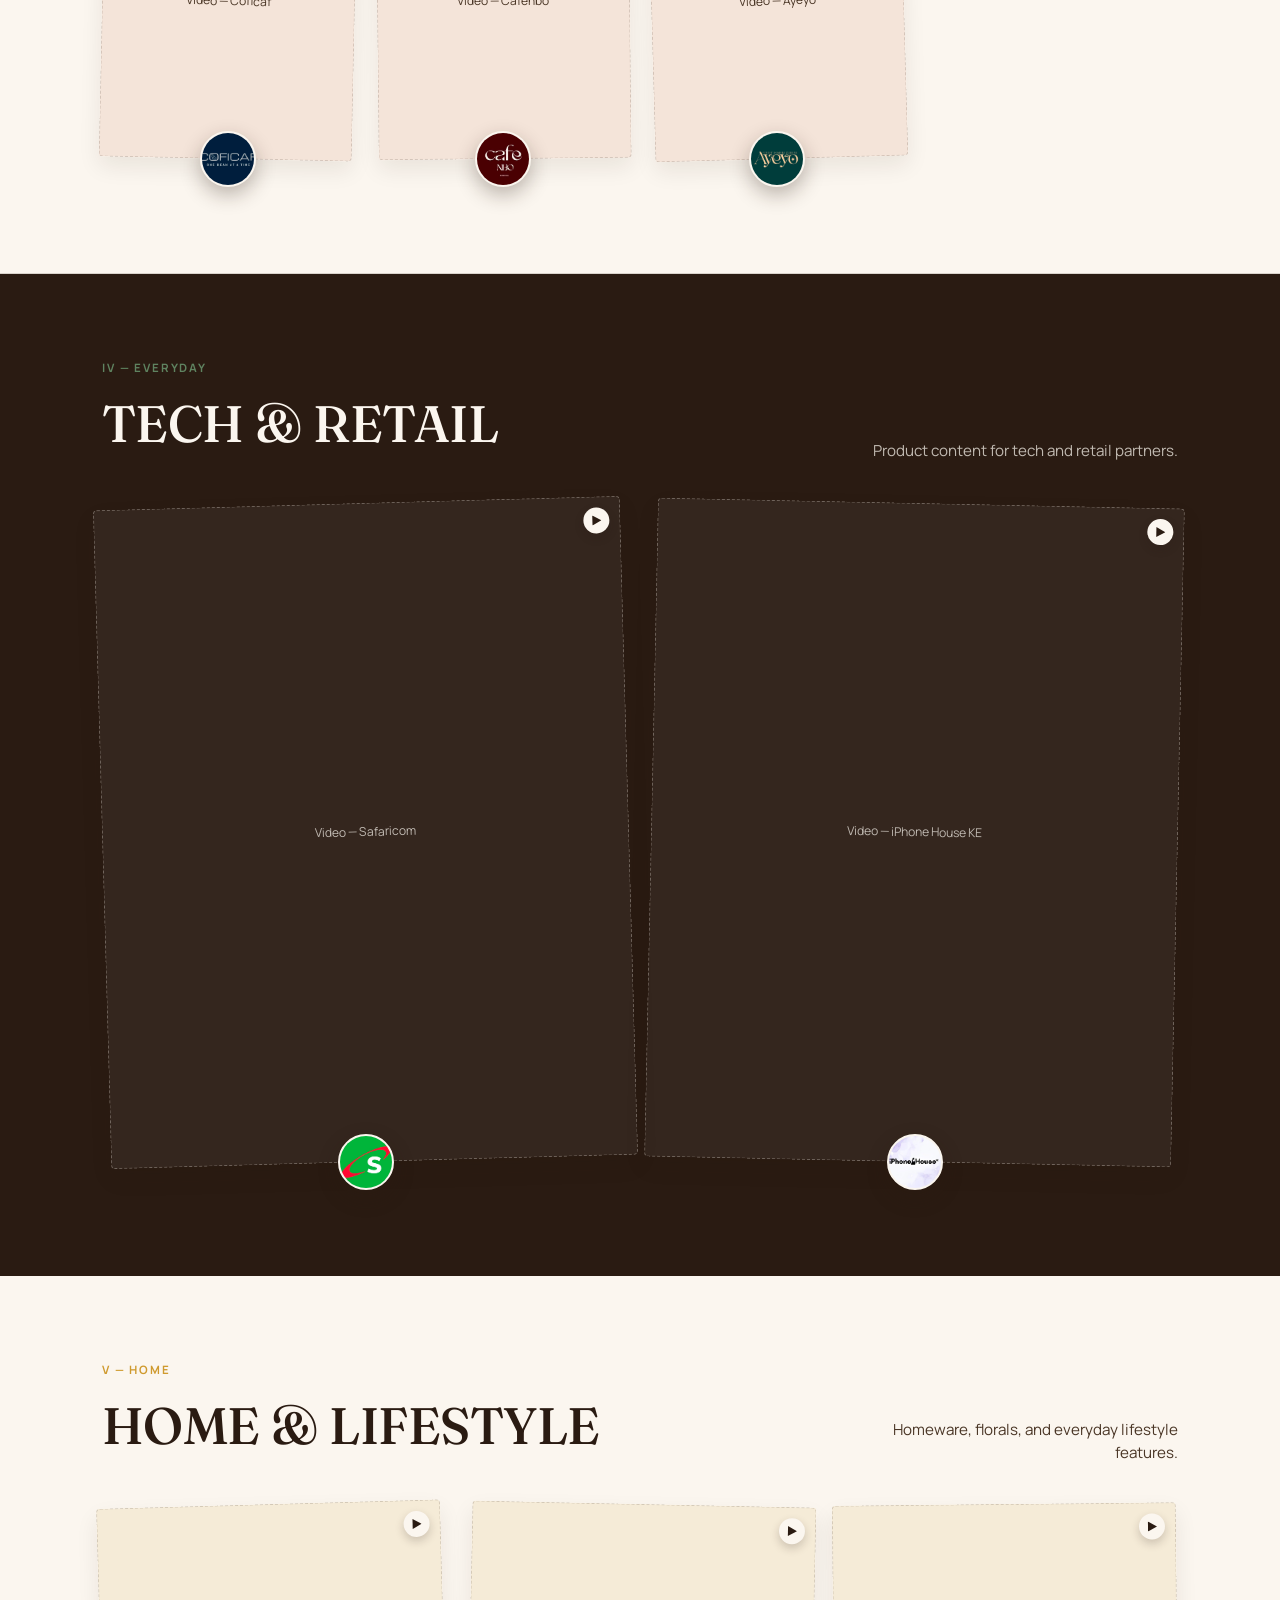
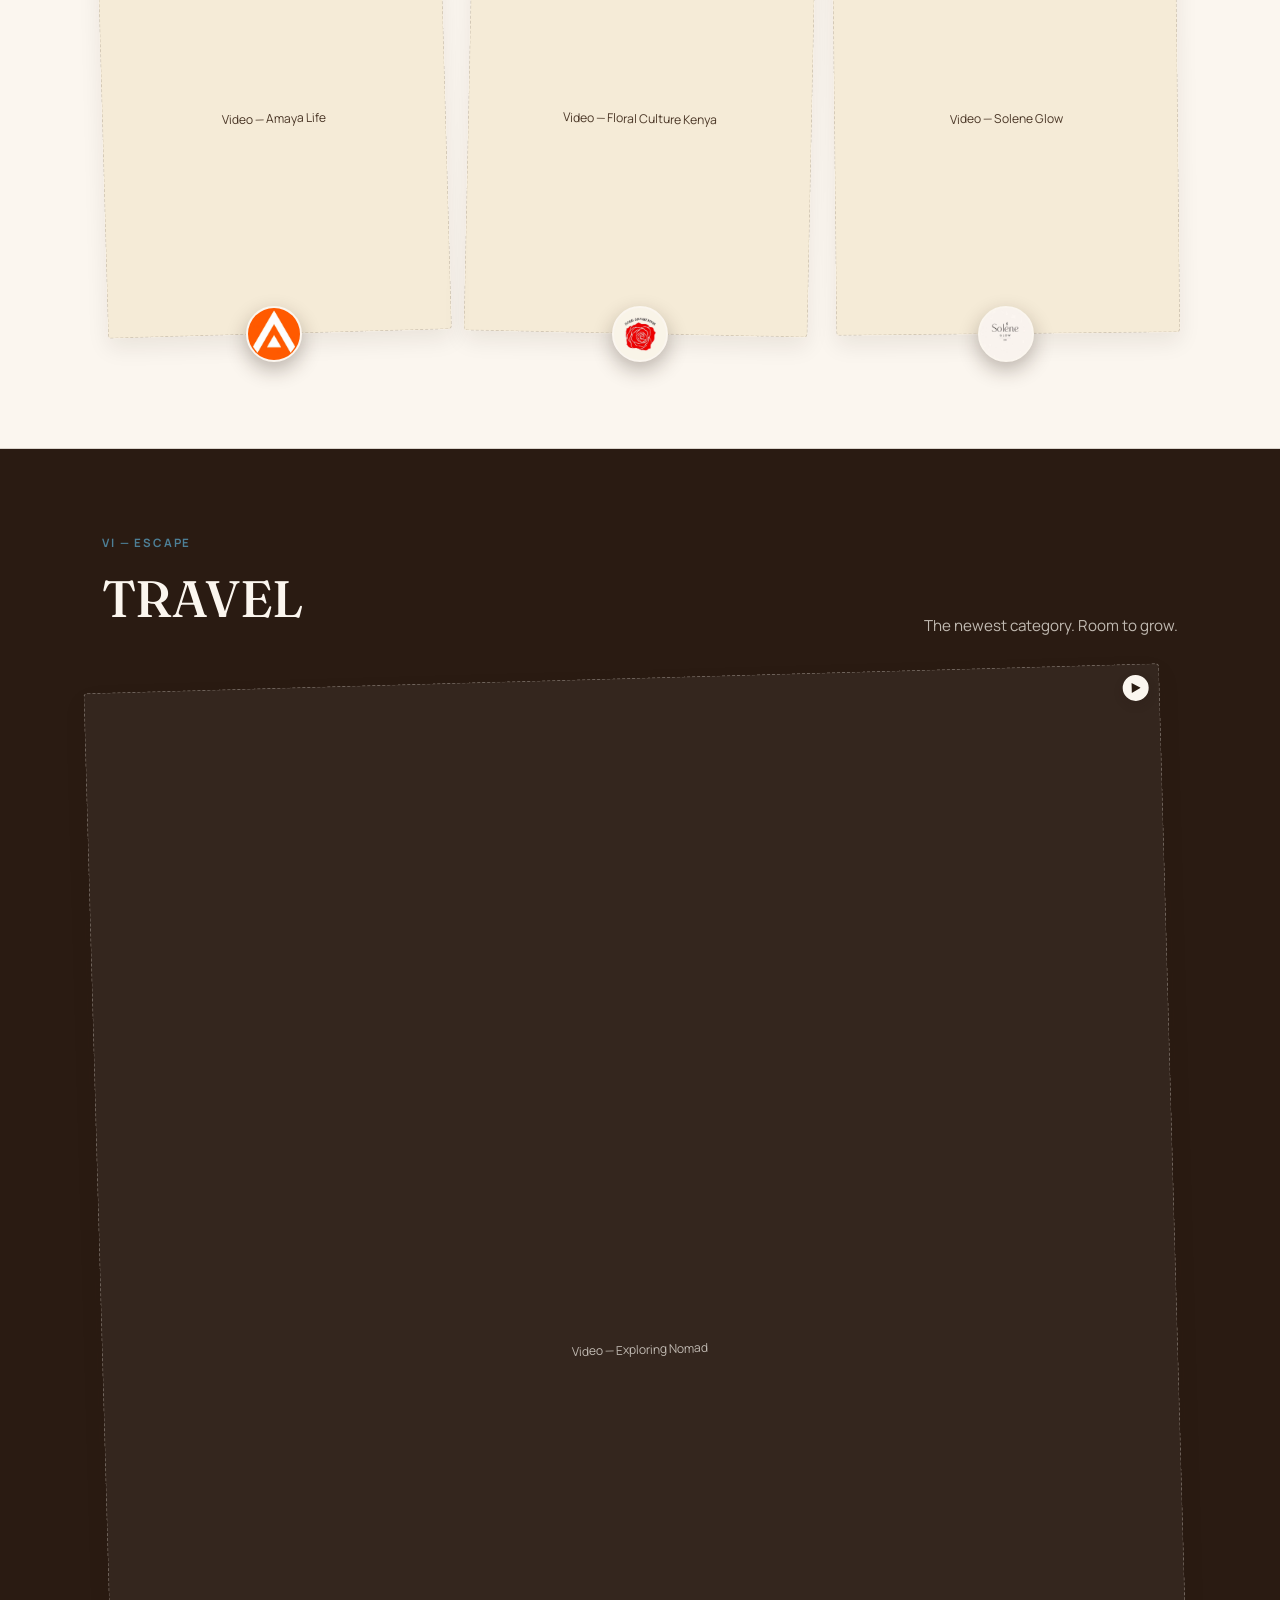
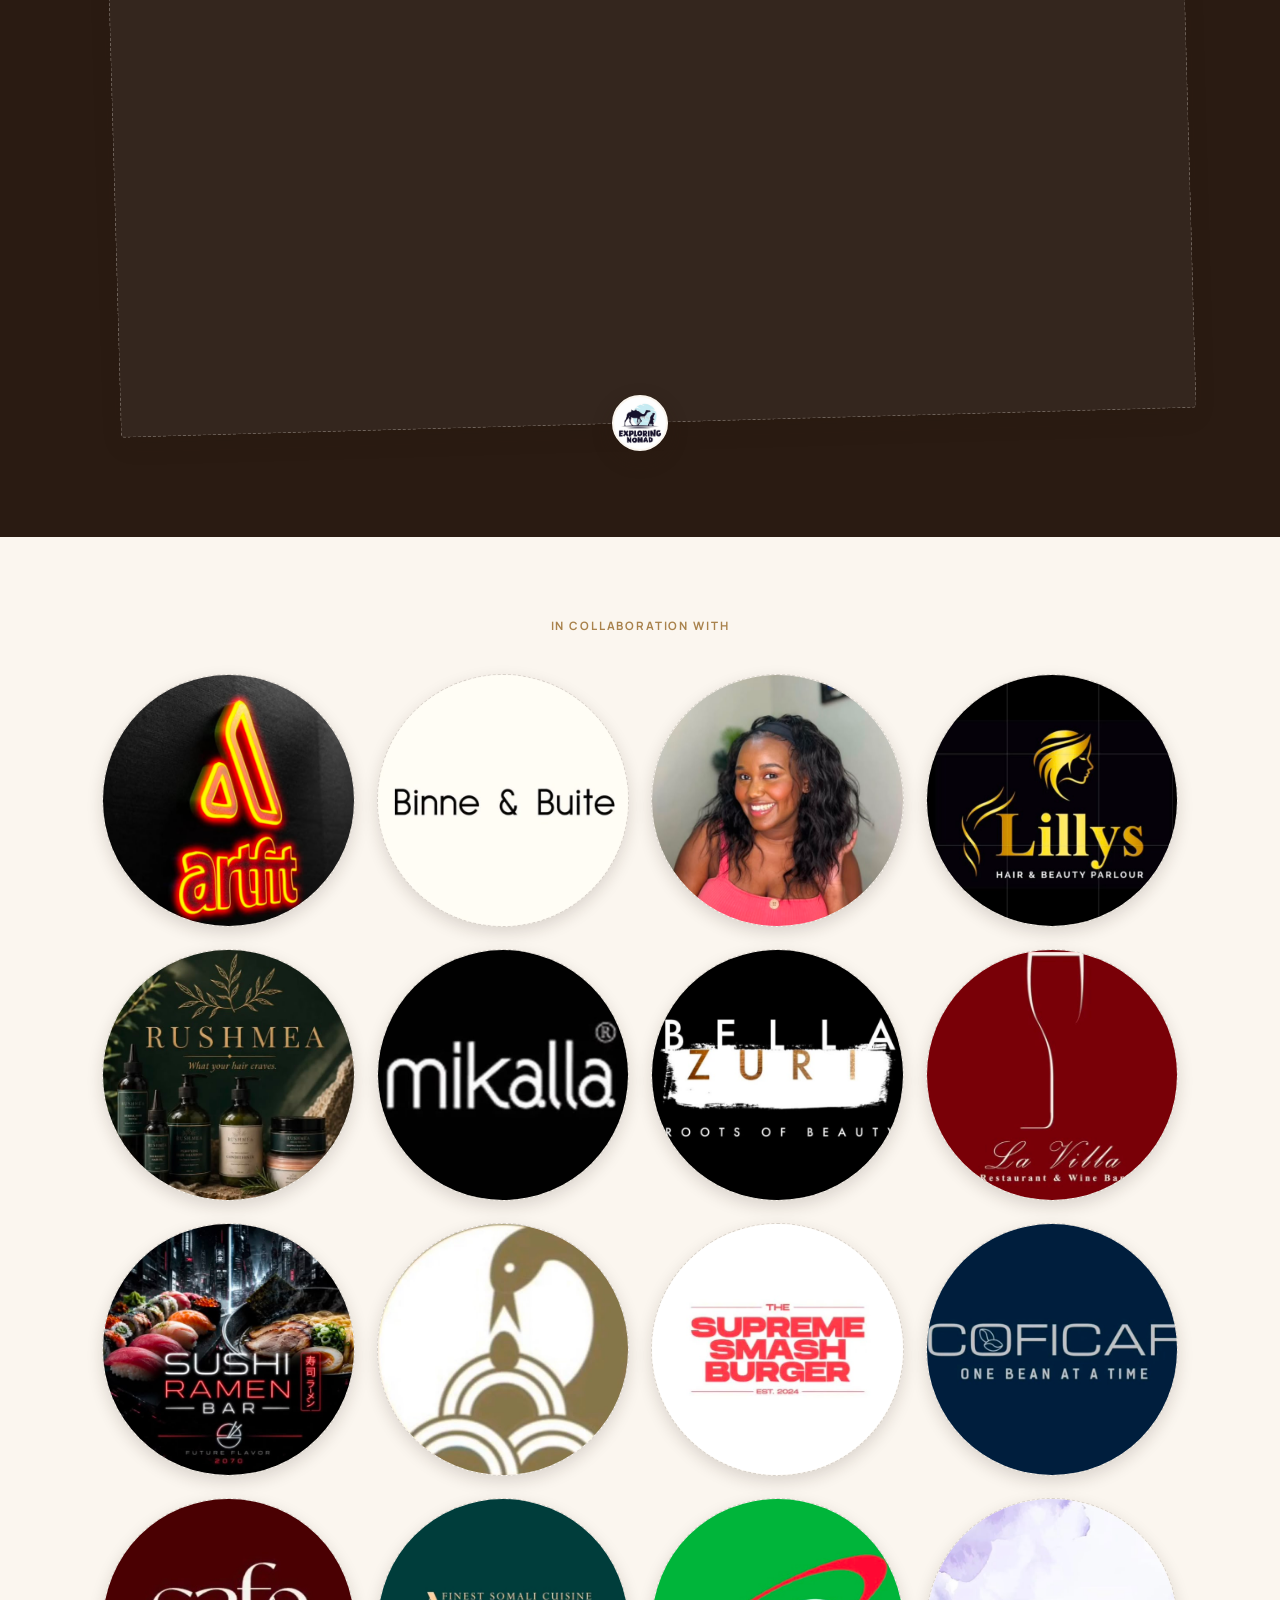
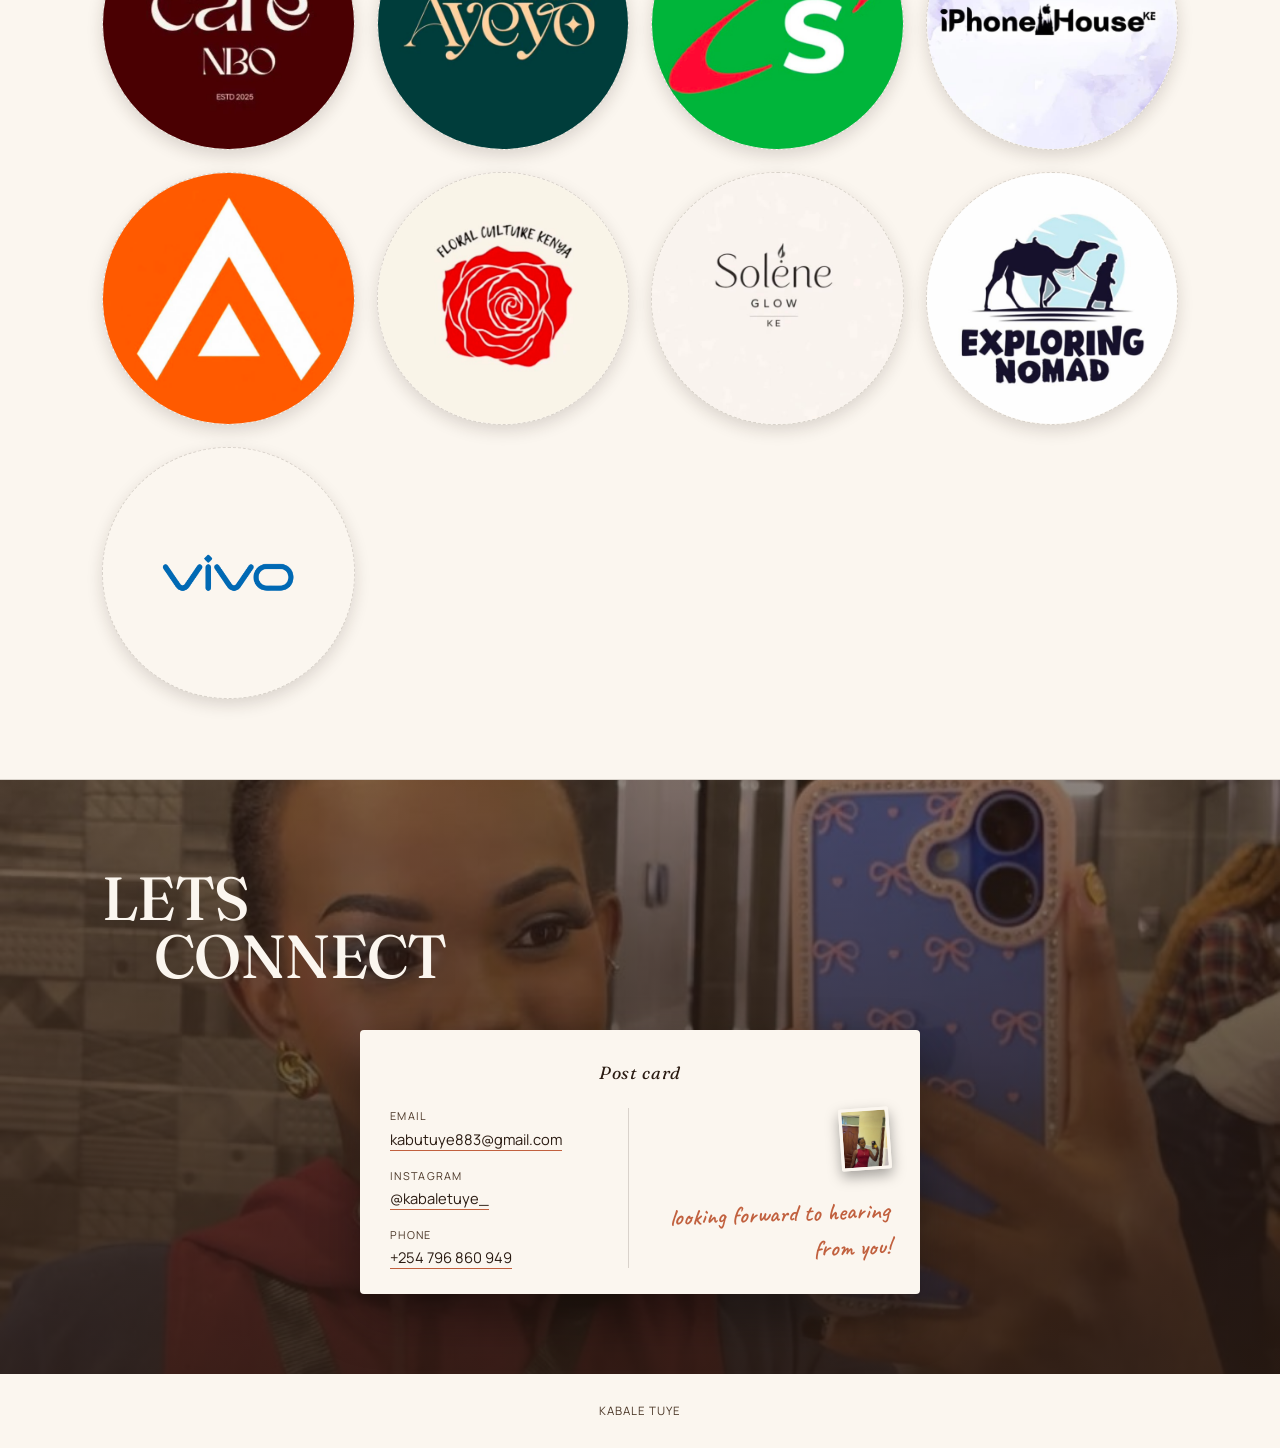
==== commit cf7c7c26: "Rename Chiq Japanese to Sushi Ramen Bar The brand was renamed on the live site because the original " ====
--- a/index.html
+++ b/index.html
@@ -121,7 +121,7 @@
     </div>
     <div class="grid" data-grid="taste">
       <div class="brand-card has-badge"><div class="slot-wrap"><div class="slot"><span class="play-badge"><svg viewBox="0 0 10 10"><polygon points="1,0 10,5 1,10" fill="#2a1b12"/></svg></span><span class="slot-label">Video — Lavilla.ke</span></div><span class="brand-badge" title="Lavilla.ke"><img src="/assets/img/logos/lavilla-ke.jpg" alt="Lavilla.ke" style="object-position: 50% 45.3%; transform: scale(1.84);"></span></div></div>
-      <div class="brand-card has-badge"><div class="slot-wrap"><div class="slot"><span class="play-badge"><svg viewBox="0 0 10 10"><polygon points="1,0 10,5 1,10" fill="#2a1b12"/></svg></span><span class="slot-label">Video — Chiq Japanese</span></div><span class="brand-badge" title="Chiq Japanese"><img src="/assets/img/logos/chiq-japanese.jpg" alt="Chiq Japanese" style="object-position: 50% 46.5%; transform: scale(1.85);"></span></div></div>
+      <div class="brand-card has-badge"><div class="slot-wrap"><div class="slot"><span class="play-badge"><svg viewBox="0 0 10 10"><polygon points="1,0 10,5 1,10" fill="#2a1b12"/></svg></span><span class="slot-label">Video — Sushi Ramen Bar</span></div><span class="brand-badge" title="Sushi Ramen Bar"><img src="/assets/img/logos/chiq-japanese.jpg" alt="Sushi Ramen Bar" style="object-position: 50% 46.5%; transform: scale(1.85);"></span></div></div>
       <div class="brand-card has-badge"><div class="slot-wrap"><div class="slot"><span class="play-badge"><svg viewBox="0 0 10 10"><polygon points="1,0 10,5 1,10" fill="#2a1b12"/></svg></span><span class="slot-label">Video — Joto Ramen</span></div><span class="brand-badge" title="Joto Ramen"><img src="/assets/img/logos/joto-ramen.jpg" alt="Joto Ramen" style="object-position: 50% 41.2%; transform: scale(1.82);"></span></div></div>
       <div class="brand-card has-badge"><div class="slot-wrap"><div class="slot"><span class="play-badge"><svg viewBox="0 0 10 10"><polygon points="1,0 10,5 1,10" fill="#2a1b12"/></svg></span><span class="slot-label">Video — The Supreme Smash Burger</span></div><span class="brand-badge" title="The Supreme Smash Burger"><img src="/assets/img/logos/the-supreme-smash-burger.jpg" alt="The Supreme Smash Burger" style="object-position: 50% 44.7%; transform: scale(1.81);"></span></div></div>
       <div class="brand-card has-badge"><div class="slot-wrap"><div class="slot"><span class="play-badge"><svg viewBox="0 0 10 10"><polygon points="1,0 10,5 1,10" fill="#2a1b12"/></svg></span><span class="slot-label">Video — Coficaf</span></div><span class="brand-badge" title="Coficaf"><img src="/assets/img/logos/coficaf.jpg" alt="Coficaf" style="object-position: 50% 43.8%; transform: scale(1.82);"></span></div></div>
@@ -182,7 +182,7 @@
       <li class="has-logo"><img src="/assets/img/logos/mikalla.jpg" style="object-position: 50% 37.4%; transform: scale(1.84);" alt="Mikalla"></li>
       <li class="has-logo"><img src="/assets/img/logos/bella-zuri.jpg" style="object-position: 50% 39.5%; transform: scale(1.84);" alt="Bella Zuri"></li>
       <li class="has-logo"><img src="/assets/img/logos/lavilla-ke.jpg" style="object-position: 50% 45.3%; transform: scale(1.84);" alt="Lavilla.ke"></li>
-      <li class="has-logo"><img src="/assets/img/logos/chiq-japanese.jpg" style="object-position: 50% 46.5%; transform: scale(1.85);" alt="Chiq Japanese"></li>
+      <li class="has-logo"><img src="/assets/img/logos/chiq-japanese.jpg" style="object-position: 50% 46.5%; transform: scale(1.85);" alt="Sushi Ramen Bar"></li>
       <li class="has-logo"><img src="/assets/img/logos/joto-ramen.jpg" style="object-position: 50% 41.2%; transform: scale(1.82);" alt="Joto Ramen"></li>
       <li class="has-logo"><img src="/assets/img/logos/the-supreme-smash-burger.jpg" style="object-position: 50% 44.7%; transform: scale(1.81);" alt="The Supreme Smash Burger"></li>
       <li class="has-logo"><img src="/assets/img/logos/coficaf.jpg" style="object-position: 50% 43.8%; transform: scale(1.82);" alt="Coficaf"></li>
--- a/assets/css/site.css
+++ b/assets/css/site.css
@@ -413,7 +413,7 @@
 }
 
 /* A slot that holds a playable video */
-button.slot {
+.slot.has-video {
   font: inherit;
   color: inherit;
   cursor: pointer;
@@ -421,12 +421,12 @@
   border-width: 1.5px;
   transition: transform 0.25s ease, box-shadow 0.25s ease;
 }
-button.slot:hover, button.slot:focus-visible {
+.slot.has-video:hover, .slot.has-video:focus-visible {
   box-shadow: 0 16px 34px rgba(42, 27, 18, 0.22);
 }
-.brand-card:nth-child(3n+1) button.slot:hover { transform: rotate(-1.6deg) translateY(-4px); }
-.brand-card:nth-child(3n+2) button.slot:hover { transform: rotate(1.2deg) translateY(-4px); }
-.brand-card:nth-child(3n) button.slot:hover   { transform: rotate(-0.6deg) translateY(-4px); }
+.brand-card:nth-child(3n+1) .slot.has-video:hover { transform: rotate(-1.6deg) translateY(-4px); }
+.brand-card:nth-child(3n+2) .slot.has-video:hover { transform: rotate(1.2deg) translateY(-4px); }
+.brand-card:nth-child(3n) .slot.has-video:hover   { transform: rotate(-0.6deg) translateY(-4px); }
 
 .slot.has-video {
   border-style: solid;
@@ -447,7 +447,7 @@
   transition: transform 0.25s ease;
 }
 .slot.has-video .play-badge svg { width: 15px; height: 15px; margin-left: 3px; }
-button.slot.has-video:hover .play-badge { transform: translate(-50%, -50%) scale(1.12); }
+.slot.has-video.has-video:hover .play-badge { transform: translate(-50%, -50%) scale(1.12); }
 
 .slot-caption {
   position: absolute; left: 0; right: 0; bottom: 0;
@@ -573,3 +573,47 @@
   display: block;
 }
 .lightbox video[hidden], .lightbox iframe[hidden] { display: none; }
+
+/* ---------- Inline playback ---------- */
+.slot.has-video .slot-media { cursor: pointer; }
+
+.play-overlay {
+  position: absolute;
+  inset: 0;
+  z-index: 2;
+  border: 0;
+  padding: 0;
+  background: transparent;
+  cursor: pointer;
+  font: inherit;
+  color: inherit;
+  transition: opacity 0.2s ease;
+}
+.slot.is-playing .play-overlay {
+  opacity: 0;
+  pointer-events: none;
+}
+
+/* Link out to the original post, revealed on hover like the controls. */
+.slot-link {
+  position: absolute;
+  top: 10px;
+  left: 10px;
+  z-index: 4;
+  background: rgba(251, 246, 239, 0.94);
+  color: var(--espresso);
+  font-size: 0.62rem;
+  font-weight: 700;
+  letter-spacing: 0.1em;
+  text-transform: uppercase;
+  padding: 5px 10px;
+  border-radius: 999px;
+  opacity: 0;
+  transition: opacity 0.2s ease;
+  box-shadow: 0 4px 10px rgba(42, 27, 18, 0.25);
+}
+.slot:hover .slot-link,
+.slot-link:focus-visible { opacity: 1; }
+@media (hover: none) {
+  .slot-link { opacity: 1; }
+}
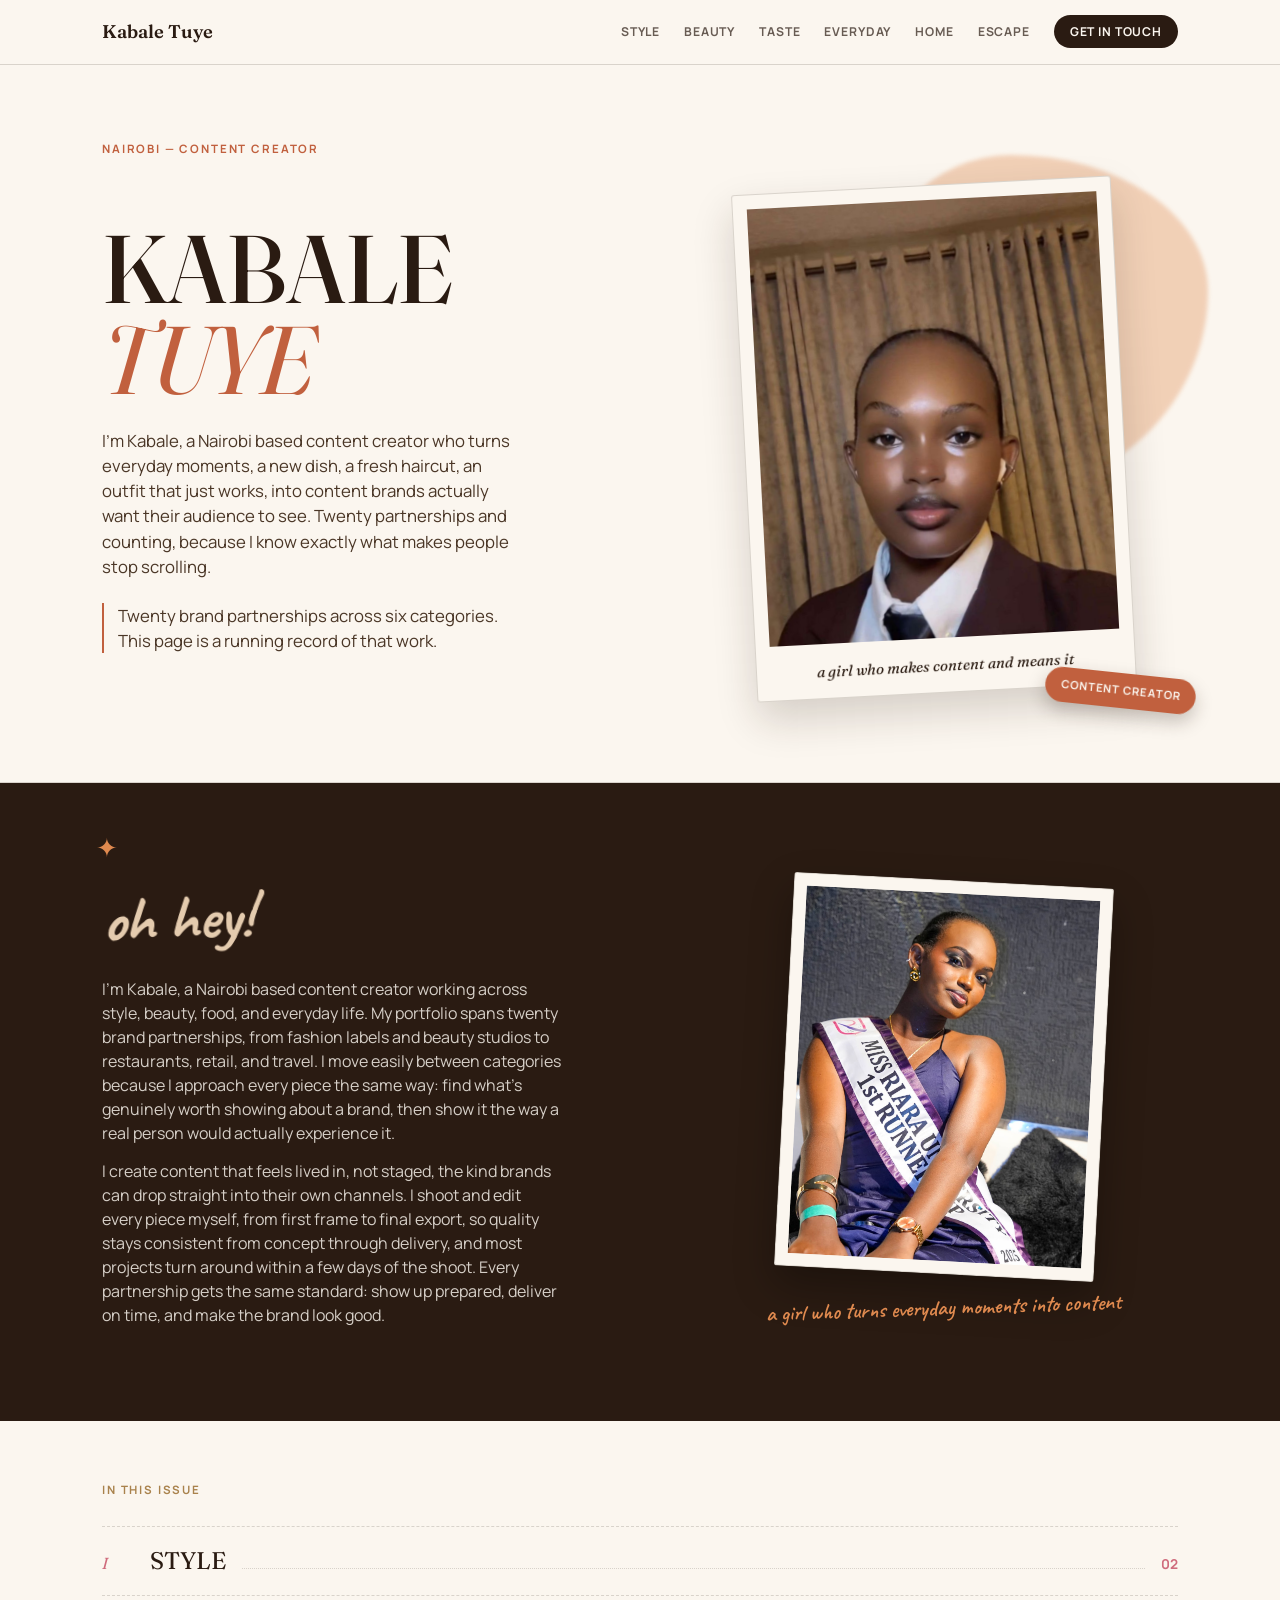
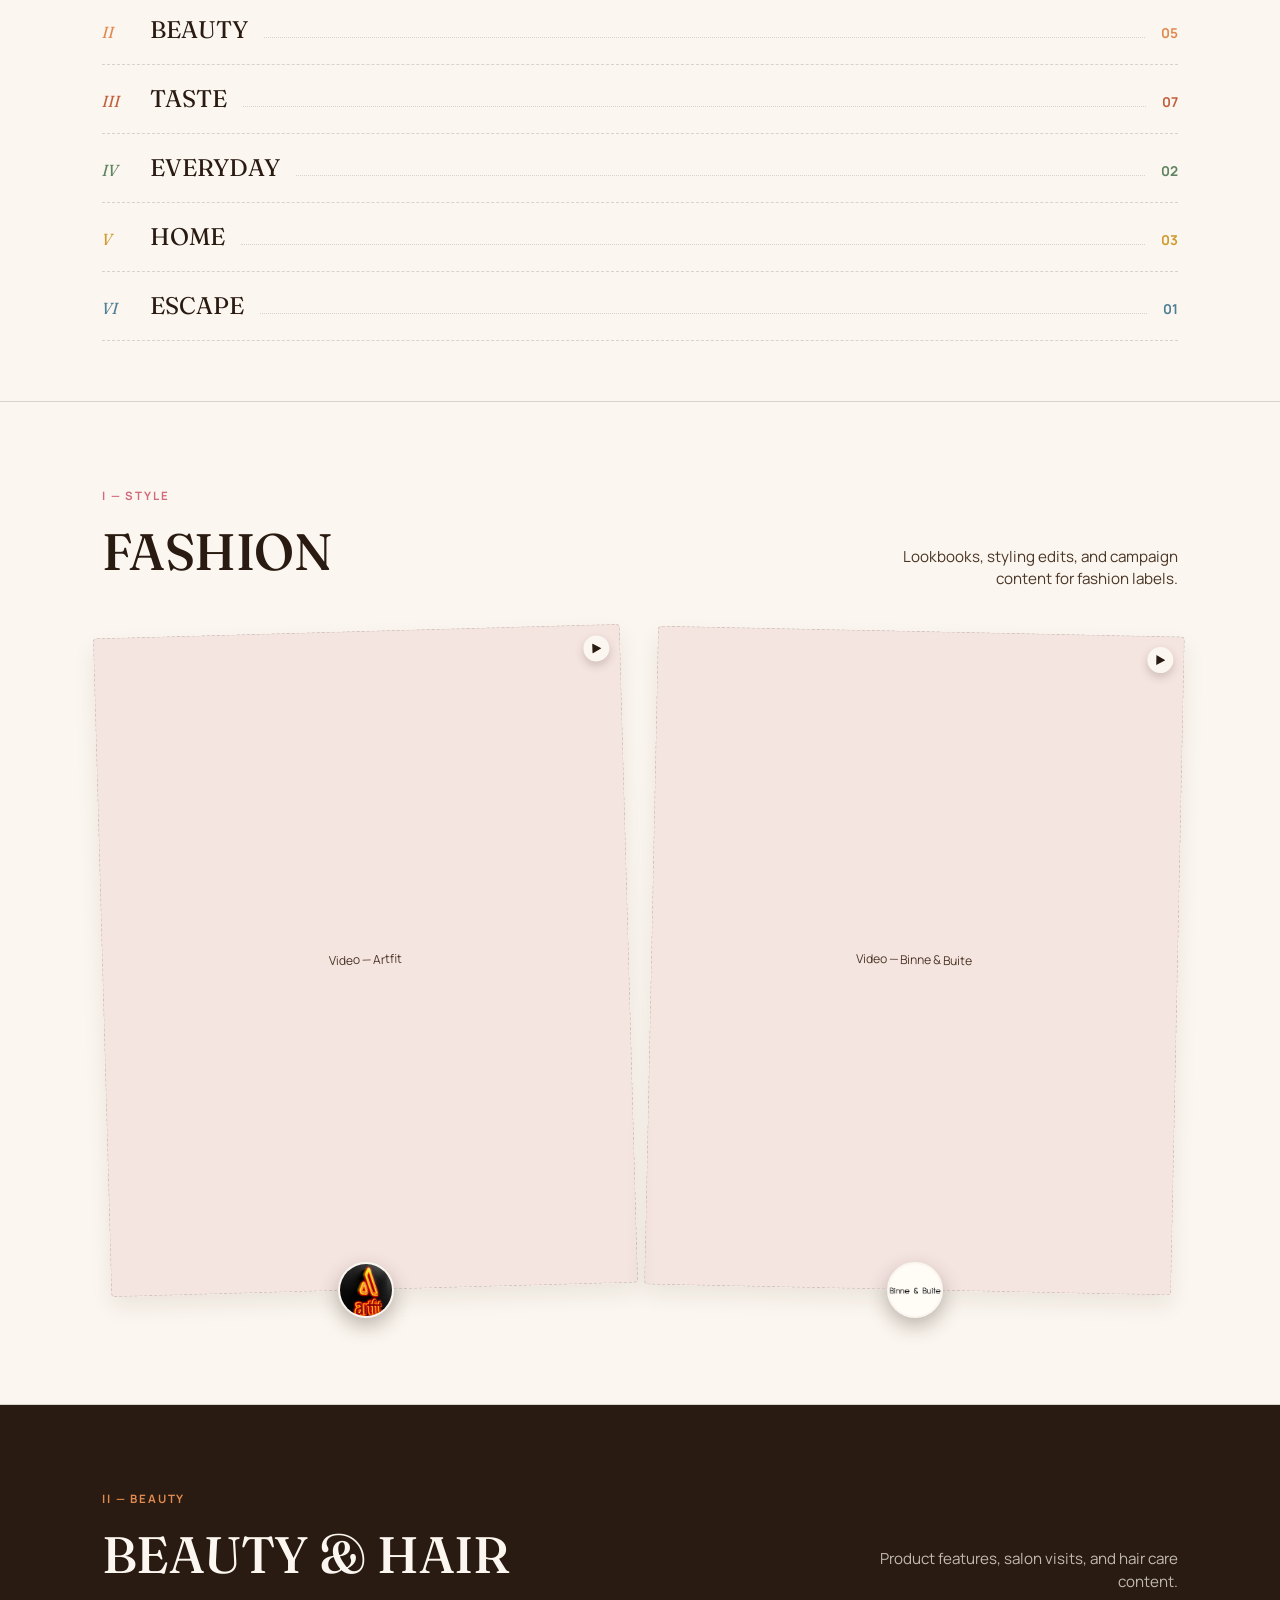
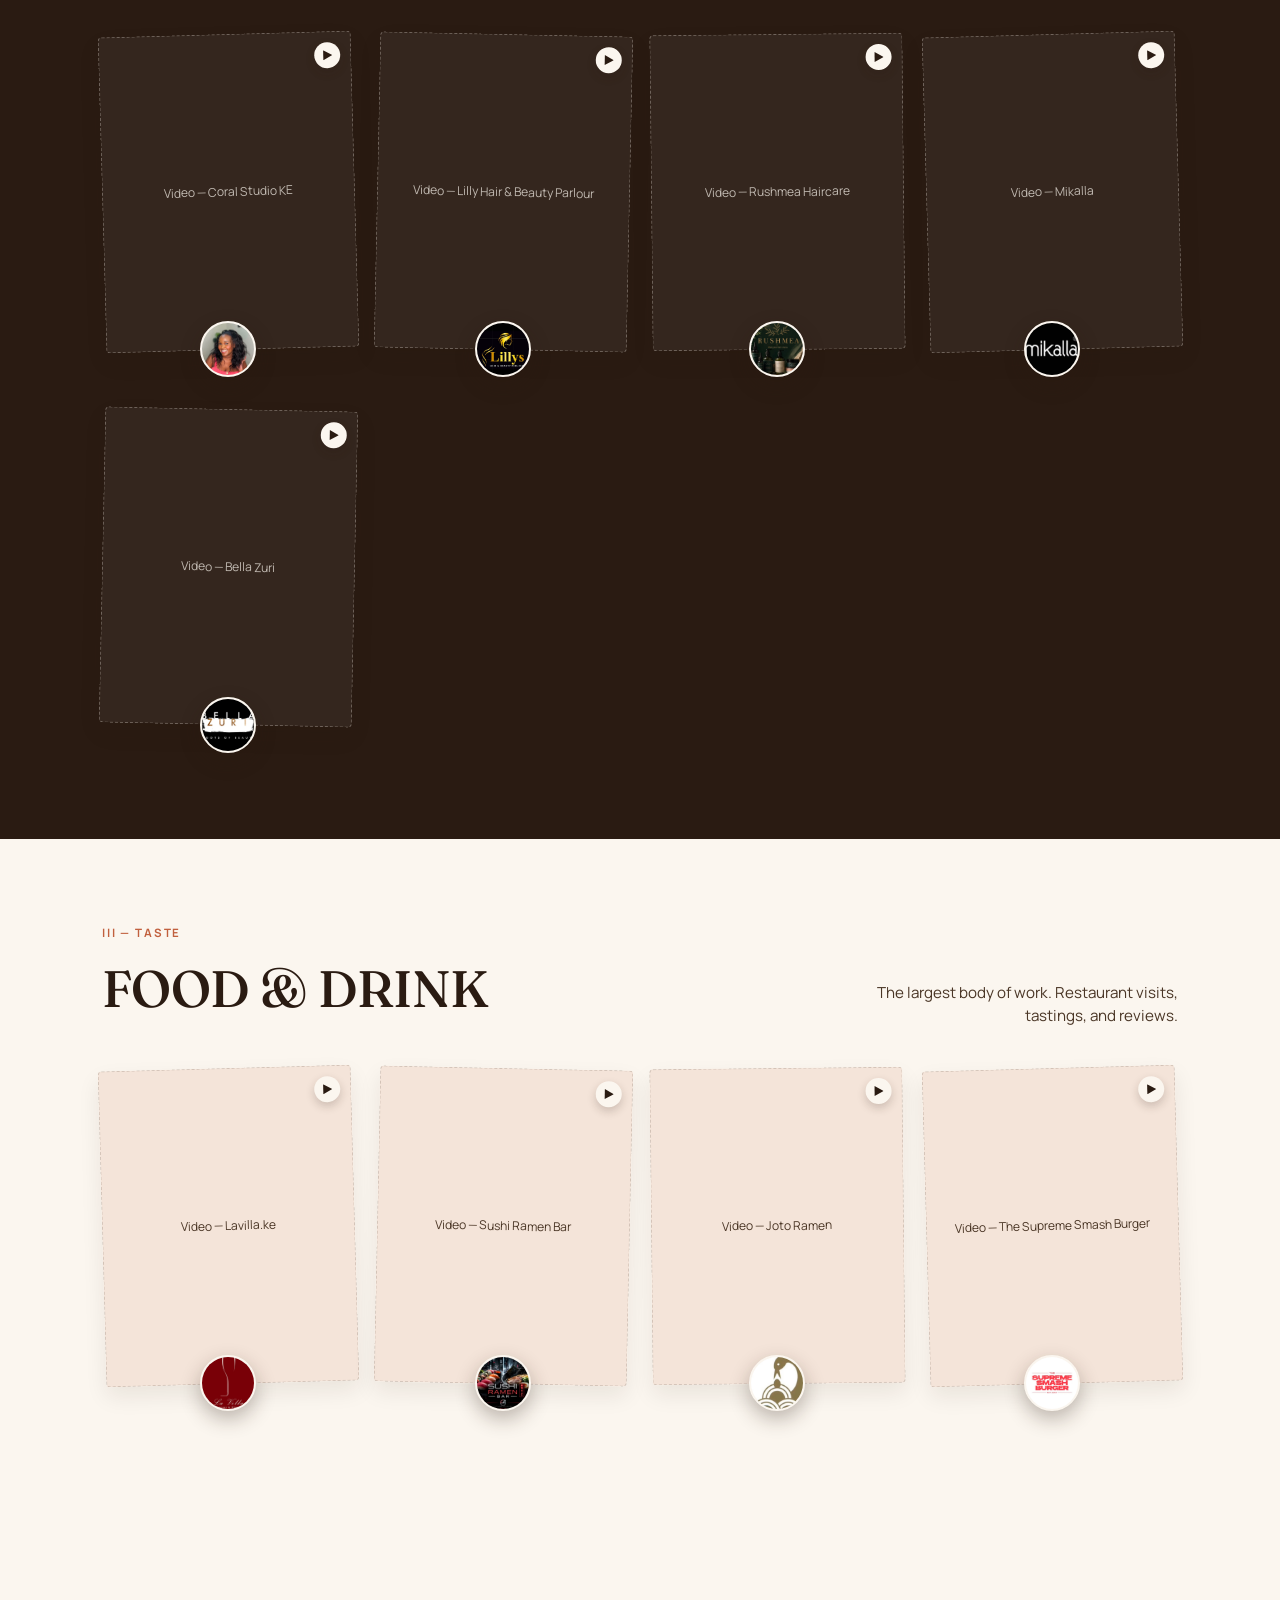
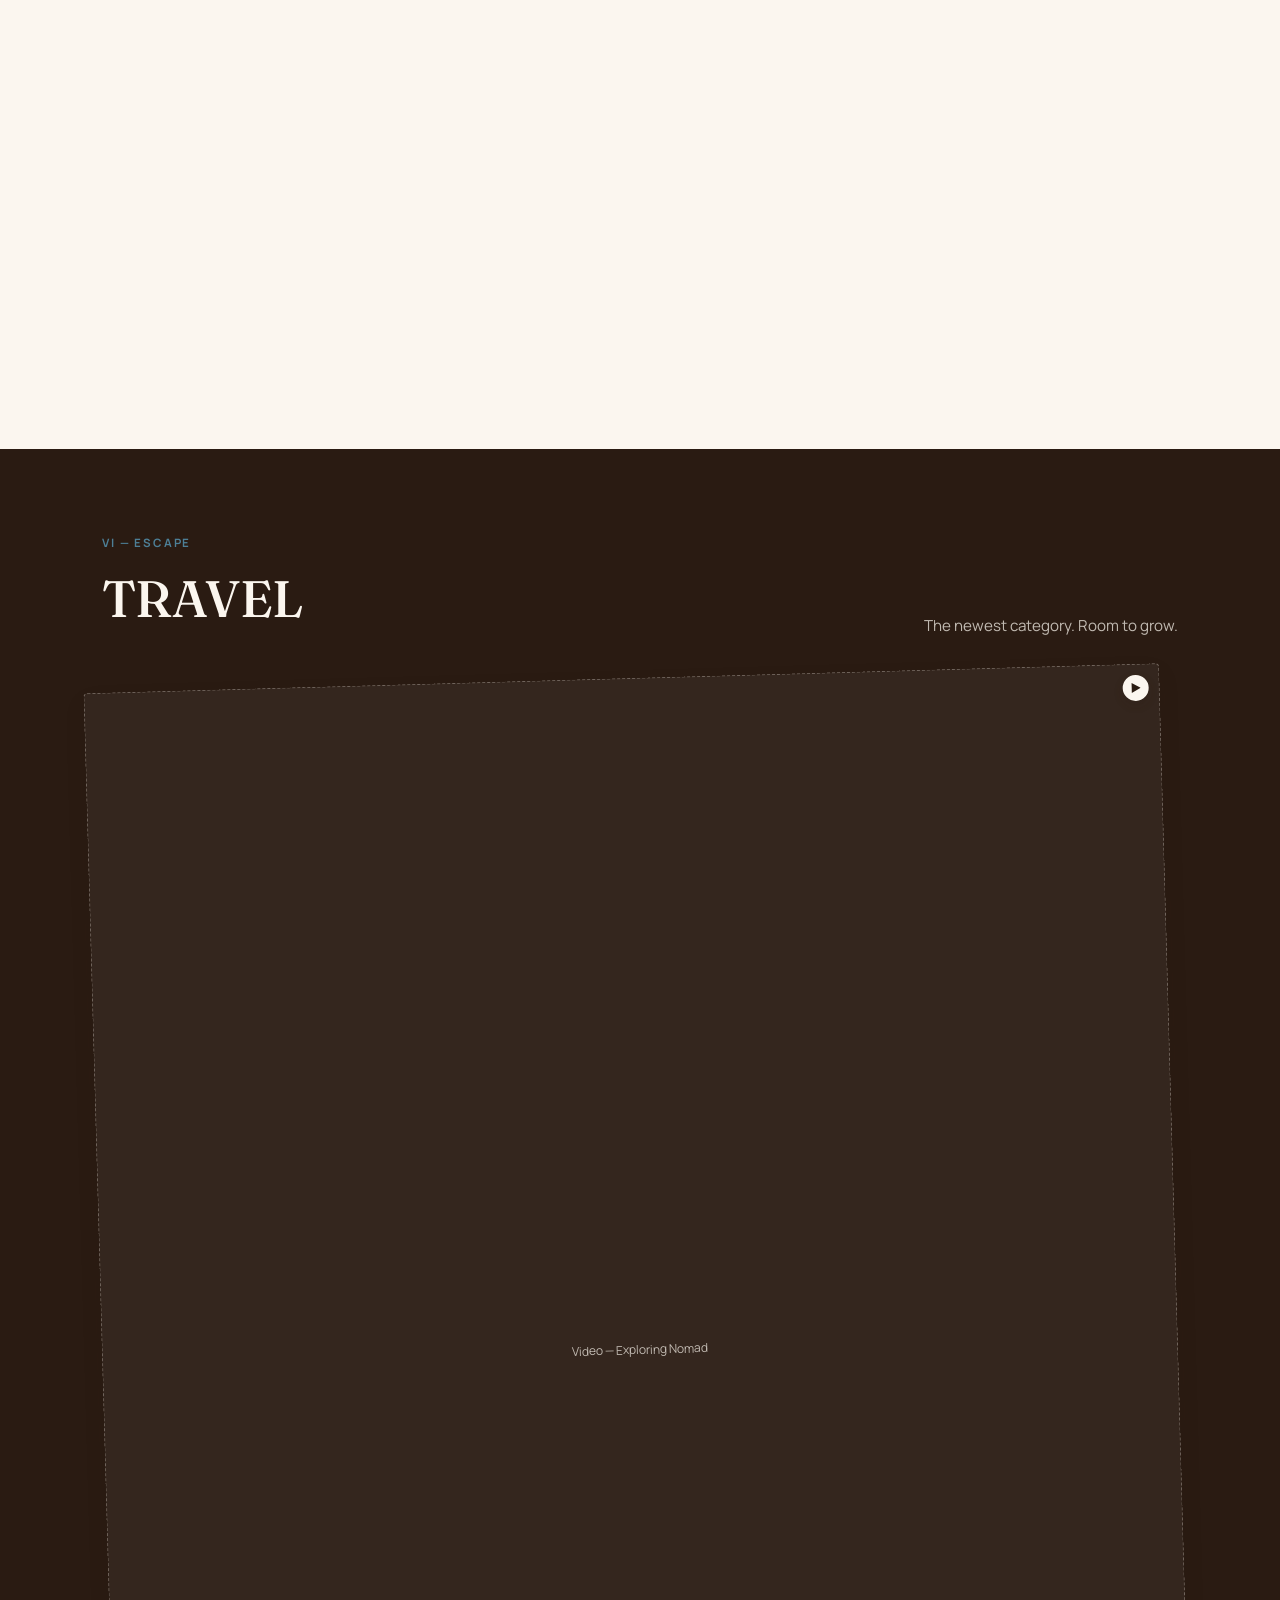
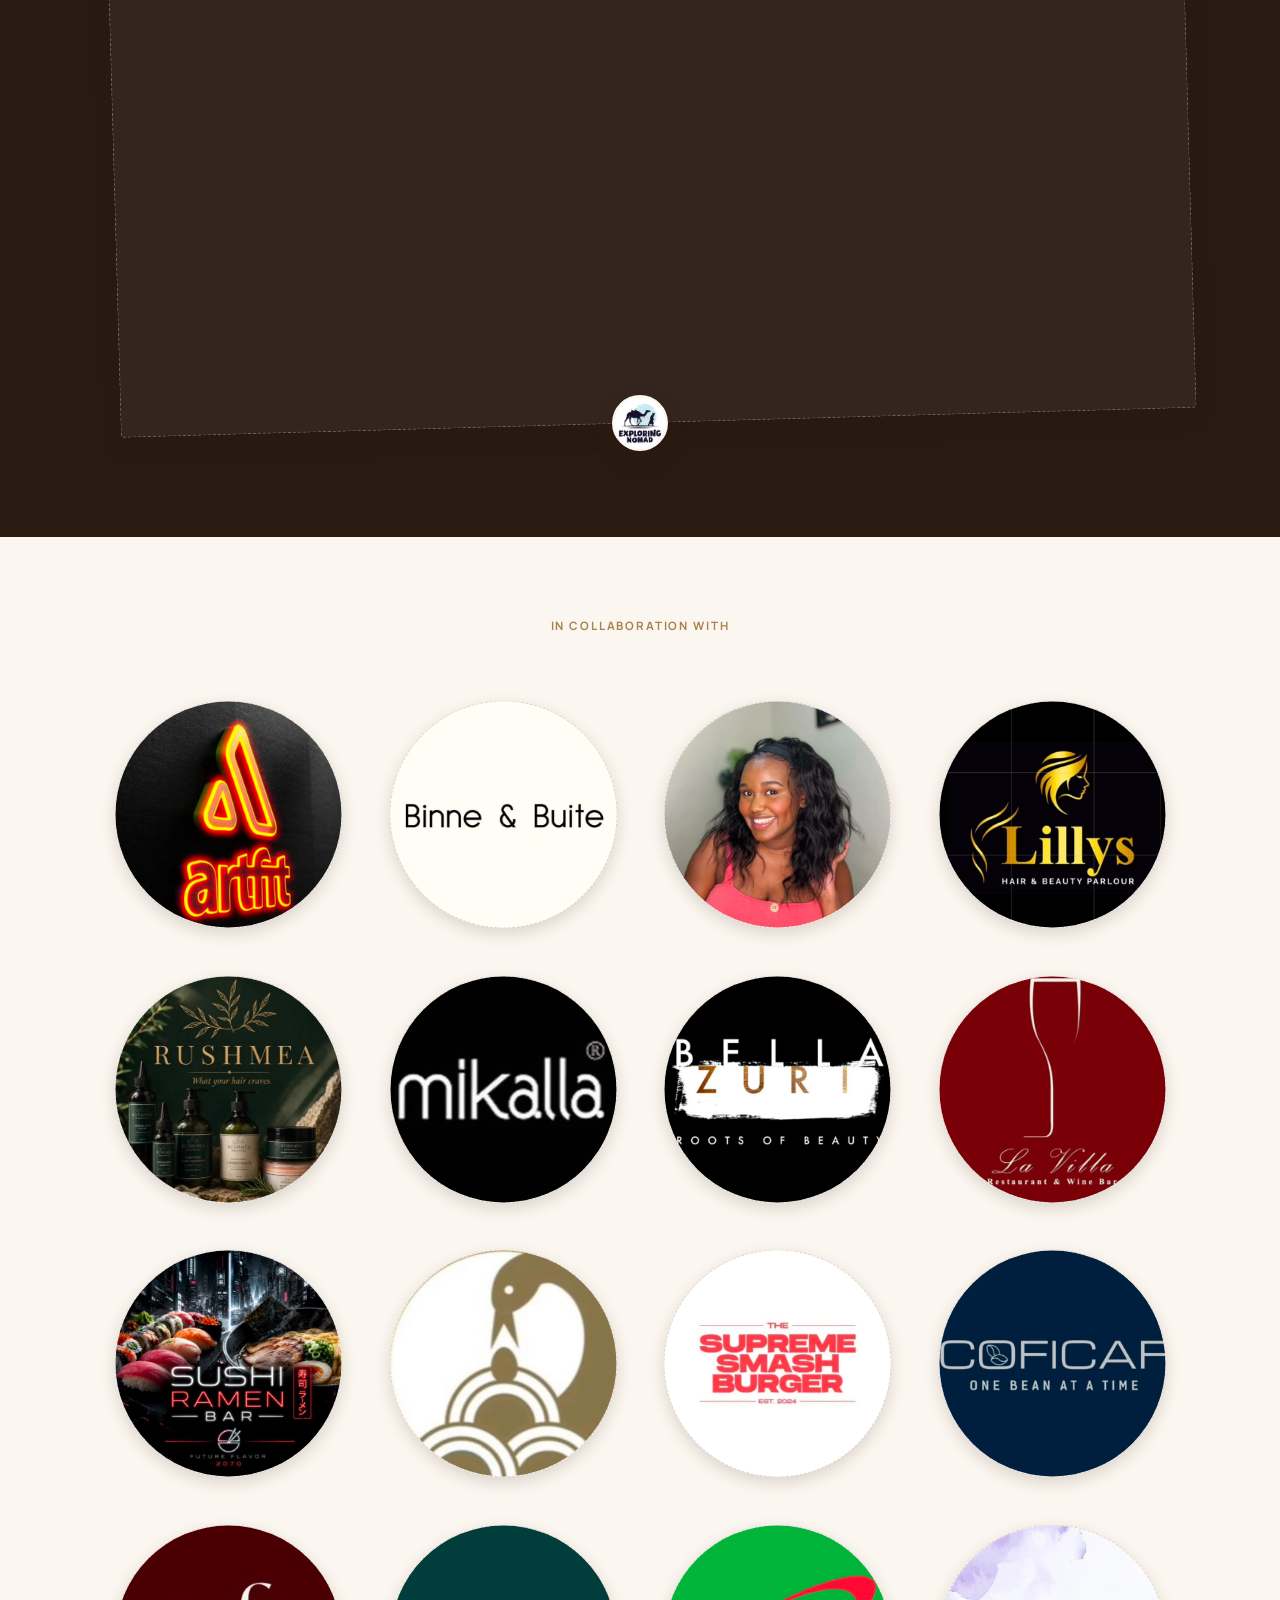
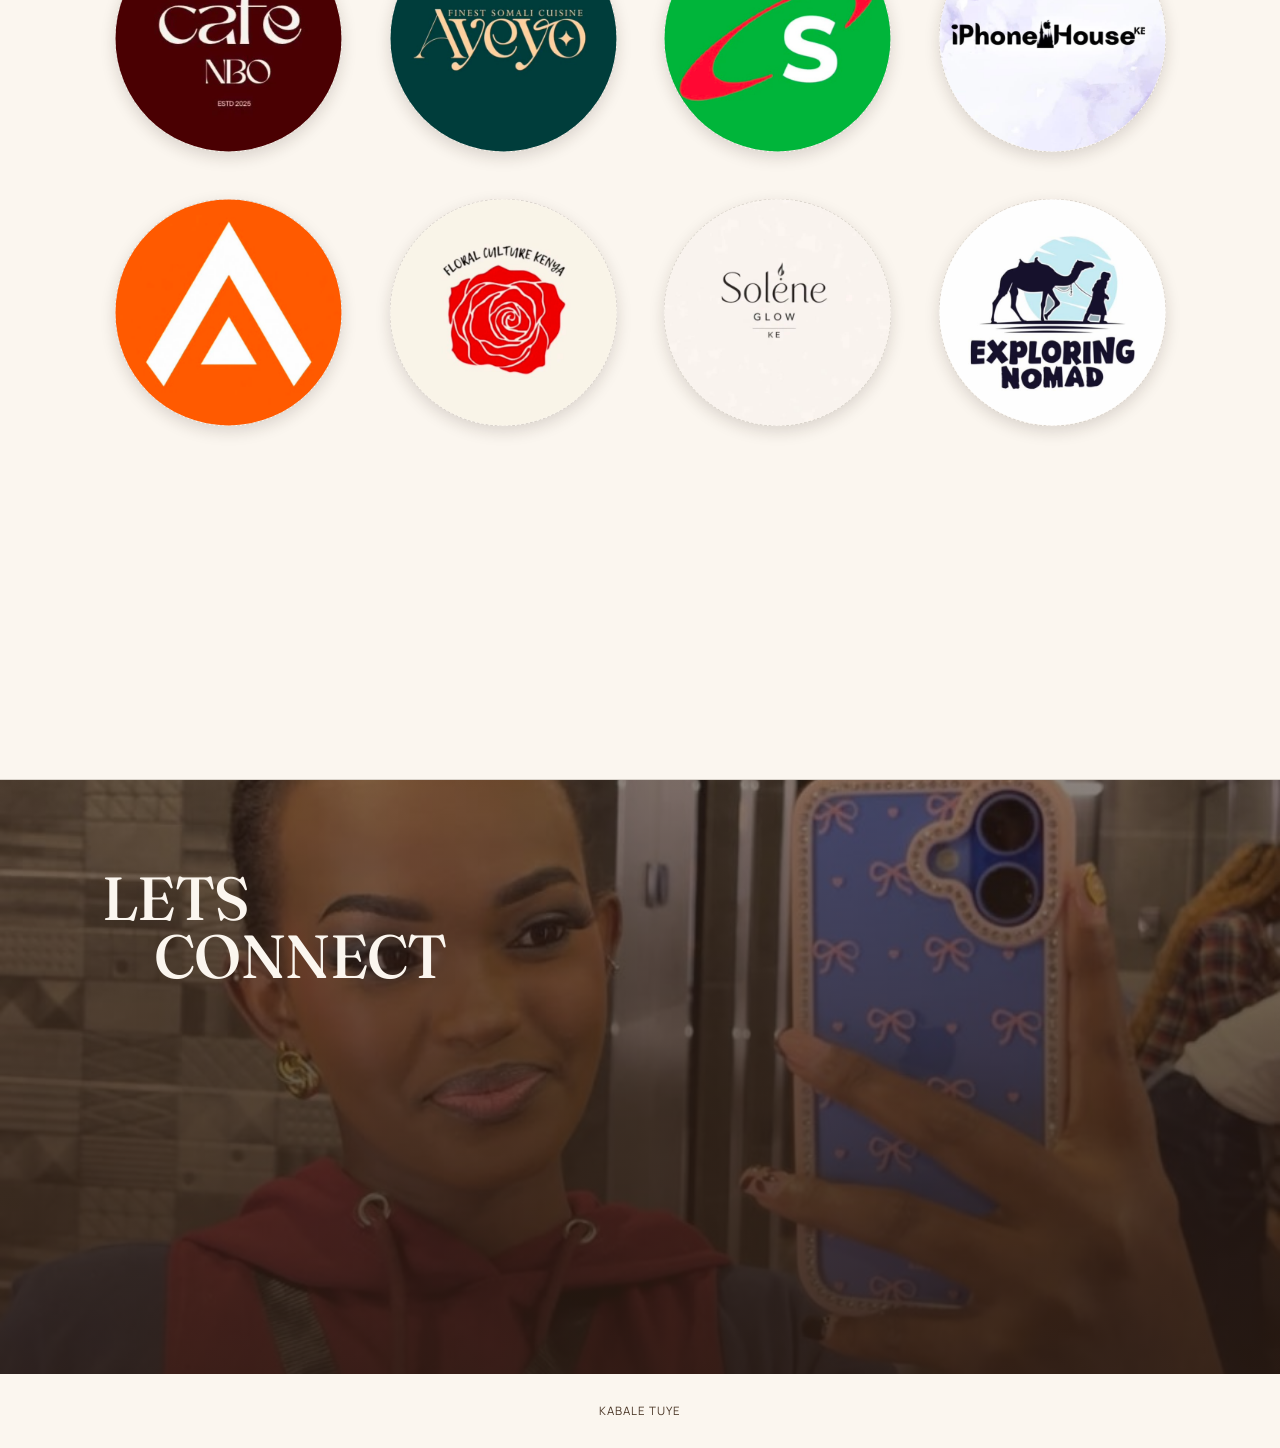
==== commit 71eca1c4: "Add a Site text tab and rework the page animations Site text: a third admin tab edits every piece of" ====
--- a/index.html
+++ b/index.html
@@ -34,20 +34,20 @@
 
 <header class="cover">
   <div class="wrap">
-    <span class="eyebrow" style="--accent: var(--c-taste);">Nairobi — Content Creator</span>
+    <span class="eyebrow" data-content="hero.eyebrow" style="--accent: var(--c-taste);">Nairobi — Content Creator</span>
     <div class="cover-grid">
       <div class="cover-copy">
         <h1>Kabale<br><em>Tuye</em></h1>
-        <p>I'm Kabale, a Nairobi based content creator who turns everyday moments, a new dish, a fresh haircut, an outfit that just works, into content brands actually want their audience to see. Twenty partnerships and counting, because I know exactly what makes people stop scrolling.</p>
-        <p class="cover-note">Twenty brand partnerships across six categories. This page is a running record of that work.</p>
+        <p data-content="hero.intro">I'm Kabale, a Nairobi based content creator who turns everyday moments, a new dish, a fresh haircut, an outfit that just works, into content brands actually want their audience to see. Twenty partnerships and counting, because I know exactly what makes people stop scrolling.</p>
+        <p class="cover-note" data-content="hero.note">Twenty brand partnerships across six categories. This page is a running record of that work.</p>
       </div>
       <div class="photo-frame-wrap">
         <div class="blob"></div>
         <div class="photo-frame">
           <div class="photo-slot has-photo"><img src="/assets/img/photos/hero-kabale.jpg" alt="Kabale Tuye" style="object-position: 50% 25%;"></div>
-          <p class="photo-caption">a girl who makes content and means it</p>
+          <p class="photo-caption" data-content="hero.photo_caption">a girl who makes content and means it</p>
         </div>
-        <span class="photo-tag">Content Creator</span>
+        <span class="photo-tag" data-content="hero.photo_tag">Content Creator</span>
       </div>
     </div>
   </div>
@@ -57,22 +57,22 @@
   <div class="wrap about-grid">
     <div class="about-copy">
       <span class="doodle" aria-hidden="true">&#10022;</span>
-      <h2 class="about-heading">oh hey!</h2>
-      <p>I'm Kabale, a Nairobi based content creator working across style, beauty, food, and everyday life. My portfolio spans twenty brand partnerships, from fashion labels and beauty studios to restaurants, retail, and travel. I move easily between categories because I approach every piece the same way: find what's genuinely worth showing about a brand, then show it the way a real person would actually experience it.</p>
-      <p>I create content that feels lived in, not staged, the kind brands can drop straight into their own channels. I shoot and edit every piece myself, from first frame to final export, so quality stays consistent from concept through delivery, and most projects turn around within a few days of the shoot. Every partnership gets the same standard: show up prepared, deliver on time, and make the brand look good.</p>
+      <h2 class="about-heading" data-content="about.heading">oh hey!</h2>
+      <p data-content="about.body1">I'm Kabale, a Nairobi based content creator working across style, beauty, food, and everyday life. My portfolio spans twenty brand partnerships, from fashion labels and beauty studios to restaurants, retail, and travel. I move easily between categories because I approach every piece the same way: find what's genuinely worth showing about a brand, then show it the way a real person would actually experience it.</p>
+      <p data-content="about.body2">I create content that feels lived in, not staged, the kind brands can drop straight into their own channels. I shoot and edit every piece myself, from first frame to final export, so quality stays consistent from concept through delivery, and most projects turn around within a few days of the shoot. Every partnership gets the same standard: show up prepared, deliver on time, and make the brand look good.</p>
     </div>
     <div class="about-photo-wrap">
       <div class="about-photo-frame">
         <div class="photo-slot has-photo"><img src="/assets/img/photos/about-kabale.jpg" alt="Kabale Tuye candid" style="object-position: 50% 20%;"></div>
       </div>
-      <span class="about-caption">a girl who turns everyday moments into content</span>
+      <span class="about-caption" data-content="about.caption">a girl who turns everyday moments into content</span>
     </div>
   </div>
 </section>
 
 <section class="contents">
   <div class="wrap">
-    <span class="eyebrow">In this issue</span>
+    <span class="eyebrow" data-content="contents.eyebrow">In this issue</span>
     <ul class="toc-list">
       <li class="toc-item"><a href="#style" style="--accent: var(--c-style);"><span class="toc-num">I</span><span class="toc-name">Style</span><span class="toc-leader"></span><span class="toc-count" data-count="style">02</span></a></li>
       <li class="toc-item"><a href="#beauty" style="--accent: var(--c-beauty);"><span class="toc-num">II</span><span class="toc-name">Beauty</span><span class="toc-leader"></span><span class="toc-count" data-count="beauty">05</span></a></li>
@@ -87,8 +87,8 @@
 <section class="section" id="style" style="--accent: var(--c-style);">
   <div class="wrap">
     <div class="section-head">
-      <div><span class="eyebrow">I — Style</span><h2 class="section-title">Fashion</h2></div>
-      <p class="section-desc">Lookbooks, styling edits, and campaign content for fashion labels.</p>
+      <div><span class="eyebrow" data-content="section.style.eyebrow">I — Style</span><h2 class="section-title" data-content="section.style.title">Fashion</h2></div>
+      <p class="section-desc" data-content="section.style.desc">Lookbooks, styling edits, and campaign content for fashion labels.</p>
     </div>
     <div class="grid" data-grid="style">
       <div class="brand-card has-badge"><div class="slot-wrap"><div class="slot"><span class="play-badge"><svg viewBox="0 0 10 10"><polygon points="1,0 10,5 1,10" fill="#2a1b12"/></svg></span><span class="slot-label">Video — Artfit</span></div><span class="brand-badge" title="Artfit"><img src="/assets/img/logos/artfit.jpg" alt="Artfit" style="object-position: 50% 44.7%; transform: scale(1.82);"></span></div></div>
@@ -100,8 +100,8 @@
 <section class="section on-dark" id="beauty" style="--accent: var(--c-beauty);">
   <div class="wrap">
     <div class="section-head">
-      <div><span class="eyebrow">II — Beauty</span><h2 class="section-title">Beauty &amp; Hair</h2></div>
-      <p class="section-desc">Product features, salon visits, and hair care content.</p>
+      <div><span class="eyebrow" data-content="section.beauty.eyebrow">II — Beauty</span><h2 class="section-title" data-content="section.beauty.title">Beauty &amp; Hair</h2></div>
+      <p class="section-desc" data-content="section.beauty.desc">Product features, salon visits, and hair care content.</p>
     </div>
     <div class="grid" data-grid="beauty">
       <div class="brand-card has-badge"><div class="slot-wrap"><div class="slot"><span class="play-badge"><svg viewBox="0 0 10 10"><polygon points="1,0 10,5 1,10" fill="#2a1b12"/></svg></span><span class="slot-label">Video — Coral Studio KE</span></div><span class="brand-badge" title="Coral Studio KE"><img src="/assets/img/logos/coral-studio-ke.jpg" alt="Coral Studio KE" style="object-position: 50% 44.8%; transform: scale(1.80);"></span></div></div>
@@ -116,8 +116,8 @@
 <section class="section" id="taste" style="--accent: var(--c-taste);">
   <div class="wrap">
     <div class="section-head">
-      <div><span class="eyebrow">III — Taste</span><h2 class="section-title">Food &amp; Drink</h2></div>
-      <p class="section-desc">The largest body of work. Restaurant visits, tastings, and reviews.</p>
+      <div><span class="eyebrow" data-content="section.taste.eyebrow">III — Taste</span><h2 class="section-title" data-content="section.taste.title">Food &amp; Drink</h2></div>
+      <p class="section-desc" data-content="section.taste.desc">The largest body of work. Restaurant visits, tastings, and reviews.</p>
     </div>
     <div class="grid" data-grid="taste">
       <div class="brand-card has-badge"><div class="slot-wrap"><div class="slot"><span class="play-badge"><svg viewBox="0 0 10 10"><polygon points="1,0 10,5 1,10" fill="#2a1b12"/></svg></span><span class="slot-label">Video — Lavilla.ke</span></div><span class="brand-badge" title="Lavilla.ke"><img src="/assets/img/logos/lavilla-ke.jpg" alt="Lavilla.ke" style="object-position: 50% 45.3%; transform: scale(1.84);"></span></div></div>
@@ -134,8 +134,8 @@
 <section class="section on-dark" id="everyday" style="--accent: var(--c-everyday);">
   <div class="wrap">
     <div class="section-head">
-      <div><span class="eyebrow">IV — Everyday</span><h2 class="section-title">Tech &amp; Retail</h2></div>
-      <p class="section-desc">Product content for tech and retail partners.</p>
+      <div><span class="eyebrow" data-content="section.everyday.eyebrow">IV — Everyday</span><h2 class="section-title" data-content="section.everyday.title">Tech &amp; Retail</h2></div>
+      <p class="section-desc" data-content="section.everyday.desc">Product content for tech and retail partners.</p>
     </div>
     <div class="grid" data-grid="everyday">
       <div class="brand-card has-badge"><div class="slot-wrap"><div class="slot"><span class="play-badge"><svg viewBox="0 0 10 10"><polygon points="1,0 10,5 1,10" fill="#2a1b12"/></svg></span><span class="slot-label">Video — Safaricom</span></div><span class="brand-badge" title="Safaricom"><img src="/assets/img/logos/safaricom.jpg" alt="Safaricom" style="object-position: 50% 45.0%; transform: scale(1.81);"></span></div></div>
@@ -147,8 +147,8 @@
 <section class="section" id="home" style="--accent: var(--c-home);">
   <div class="wrap">
     <div class="section-head">
-      <div><span class="eyebrow">V — Home</span><h2 class="section-title">Home &amp; Lifestyle</h2></div>
-      <p class="section-desc">Homeware, florals, and everyday lifestyle features.</p>
+      <div><span class="eyebrow" data-content="section.home.eyebrow">V — Home</span><h2 class="section-title" data-content="section.home.title">Home &amp; Lifestyle</h2></div>
+      <p class="section-desc" data-content="section.home.desc">Homeware, florals, and everyday lifestyle features.</p>
     </div>
     <div class="grid" data-grid="home">
       <div class="brand-card has-badge"><div class="slot-wrap"><div class="slot"><span class="play-badge"><svg viewBox="0 0 10 10"><polygon points="1,0 10,5 1,10" fill="#2a1b12"/></svg></span><span class="slot-label">Video — Amaya Life</span></div><span class="brand-badge" title="Amaya Life"><img src="/assets/img/logos/amaya-life.jpg" alt="Amaya Life" style="object-position: 50% 48.0%; transform: scale(1.81);"></span></div></div>
@@ -161,8 +161,8 @@
 <section class="section on-dark" id="escape" style="--accent: var(--c-escape);">
   <div class="wrap">
     <div class="section-head">
-      <div><span class="eyebrow">VI — Escape</span><h2 class="section-title">Travel</h2></div>
-      <p class="section-desc">The newest category. Room to grow.</p>
+      <div><span class="eyebrow" data-content="section.escape.eyebrow">VI — Escape</span><h2 class="section-title" data-content="section.escape.title">Travel</h2></div>
+      <p class="section-desc" data-content="section.escape.desc">The newest category. Room to grow.</p>
     </div>
     <div class="grid" data-grid="escape">
       <div class="brand-card has-badge"><div class="slot-wrap"><div class="slot"><span class="play-badge"><svg viewBox="0 0 10 10"><polygon points="1,0 10,5 1,10" fill="#2a1b12"/></svg></span><span class="slot-label">Video — Exploring Nomad</span></div><span class="brand-badge" title="Exploring Nomad"><img src="/assets/img/logos/exploring-nomad.jpg" alt="Exploring Nomad" style="object-position: 50% 52.1%; transform: scale(1.82);"></span></div></div>
@@ -172,7 +172,7 @@
 
 <section class="credits" style="--accent: var(--brass);">
   <div class="wrap">
-    <span class="eyebrow">In collaboration with</span>
+    <span class="eyebrow" data-content="credits.eyebrow">In collaboration with</span>
     <ul class="credits-list" data-logos>
       <li class="has-logo"><img src="/assets/img/logos/artfit.jpg" style="object-position: 50% 44.7%; transform: scale(1.82);" alt="Artfit"></li>
       <li class="has-logo"><img src="/assets/img/logos/binne-and-buite.jpg" style="object-position: 50% 46.0%; transform: scale(1.80);" alt="Binne &amp; Buite"></li>
@@ -203,28 +203,28 @@
   <div class="connect-bg has-photo" aria-hidden="true"><img src="/assets/img/photos/connect-bg.jpg" alt="" style="object-position: 30% 20%;"></div>
   <div class="connect-overlay"></div>
   <div class="wrap connect-content">
-    <h2 class="connect-heading">Lets<span class="line-two">Connect</span></h2>
+    <h2 class="connect-heading"><span data-content="connect.heading1">Lets</span><span class="line-two" data-content="connect.heading2">Connect</span></h2>
     <div class="connect-grid">
       <div class="postcard">
-        <p class="postcard-label">Post card</p>
+        <p class="postcard-label" data-content="connect.label">Post card</p>
         <div class="postcard-body">
           <div class="postcard-fields">
             <div>
               <p class="field-label">Email</p>
-              <p class="field-value"><a href="mailto:kabutuye883@gmail.com">kabutuye883@gmail.com</a></p>
+              <p class="field-value"><a href="mailto:kabutuye883@gmail.com" data-content="contact.email">kabutuye883@gmail.com</a></p>
             </div>
             <div>
               <p class="field-label">Instagram</p>
-              <p class="field-value"><a href="https://instagram.com/kabaletuye_" target="_blank" rel="noopener">@kabaletuye_</a></p>
+              <p class="field-value"><a href="https://instagram.com/kabaletuye_" target="_blank" rel="noopener" data-content="contact.instagram">@kabaletuye_</a></p>
             </div>
             <div>
               <p class="field-label">Phone</p>
-              <p class="field-value"><a href="tel:+254796860949">+254 796 860 949</a></p>
+              <p class="field-value"><a href="tel:+254796860949" data-content="contact.phone">+254 796 860 949</a></p>
             </div>
           </div>
           <div class="postcard-note">
             <div class="stamp has-photo" aria-hidden="true"><img src="/assets/img/photos/connect-stamp.jpg" alt="" style="object-position: 50% 20%;"></div>
-            <span class="note-text">looking forward to hearing from you!</span>
+            <span class="note-text" data-content="connect.note">looking forward to hearing from you!</span>
           </div>
         </div>
       </div>
@@ -232,7 +232,7 @@
   </div>
 </section>
 
-<footer>Kabale Tuye</footer>
+<footer><span data-content="footer.text">Kabale Tuye</span></footer>
 
 <div class="lightbox" id="lightbox" role="dialog" aria-modal="true" aria-label="Video" hidden>
   <div class="lightbox-inner">
@@ -250,18 +250,6 @@
 </div>
 
 <script type="module" src="/assets/js/site.js"></script>
-<script>
-  const sections = document.querySelectorAll('.section');
-  const observer = new IntersectionObserver((entries) => {
-    entries.forEach((entry) => {
-      if (entry.isIntersecting) {
-        entry.target.classList.add('is-visible');
-        observer.unobserve(entry.target);
-      }
-    });
-  }, { threshold: 0.15 });
-  sections.forEach((s) => observer.observe(s));
-</script>
 
 </body>
 </html>
--- a/assets/css/site.css
+++ b/assets/css/site.css
@@ -235,11 +235,7 @@
 .section {
   padding: 80px 0;
   border-bottom: 1px solid var(--line);
-  opacity: 0;
-  transform: translateY(18px);
-  transition: opacity 0.6s ease, transform 0.6s ease;
-}
-.section.is-visible { opacity: 1; transform: translateY(0); }
+}
 
 .section.on-dark { background: var(--espresso); color: var(--white); border-bottom: none; }
 .section.on-dark .section-desc { color: rgba(251, 246, 239, 0.72); }
@@ -617,3 +613,124 @@
 @media (hover: none) {
   .slot-link { opacity: 1; }
 }
+
+/* ==========================================================================
+   Motion
+   Transform and opacity only, so nothing here forces layout. Anything that
+   animates starts from its finished state and is only moved once the page
+   has said it is ready, so a visitor with JavaScript off sees the page whole.
+   ========================================================================== */
+
+body.motion-ready .section,
+body.motion-ready .contents,
+body.motion-ready .credits {
+  opacity: 0;
+  transform: translateY(22px);
+  transition: opacity 0.7s cubic-bezier(0.22, 0.61, 0.36, 1),
+              transform 0.7s cubic-bezier(0.22, 0.61, 0.36, 1);
+}
+body.motion-ready .section.is-visible,
+body.motion-ready .contents.is-visible,
+body.motion-ready .credits.is-visible {
+  opacity: 1;
+  transform: none;
+}
+
+/* Cards, table-of-contents rows and logos arrive one after another. */
+body.motion-ready .reveal-item {
+  opacity: 0;
+  transform: translateY(16px) scale(0.98);
+  transition: opacity 0.55s ease var(--stagger, 0ms),
+              transform 0.55s cubic-bezier(0.22, 0.61, 0.36, 1) var(--stagger, 0ms);
+}
+body.motion-ready .reveal-item.is-visible {
+  opacity: 1;
+  transform: none;
+}
+/* The rotation on a card is part of the design, so it has to survive. */
+body.motion-ready .credits-list li.reveal-item {
+  transform: translateY(14px) scale(0.9);
+}
+
+/* ---------- Hero entrance ---------- */
+@keyframes rise {
+  from { opacity: 0; transform: translateY(26px); }
+  to   { opacity: 1; transform: none; }
+}
+@keyframes settle {
+  from { opacity: 0; transform: rotate(-9deg) translateY(30px) scale(0.96); }
+  to   { opacity: 1; transform: rotate(-3deg); }
+}
+@keyframes drift {
+  from { opacity: 0; transform: scale(0.82) translate(14px, 10px); }
+  to   { opacity: 0.35; transform: none; }
+}
+@keyframes tagPop {
+  from { opacity: 0; transform: rotate(20deg) scale(0.6); }
+  to   { opacity: 1; transform: rotate(6deg) scale(1); }
+}
+
+body.motion-ready .cover .eyebrow { animation: rise 0.7s 0.05s both cubic-bezier(0.22, 0.61, 0.36, 1); }
+body.motion-ready .cover h1       { animation: rise 0.8s 0.12s both cubic-bezier(0.22, 0.61, 0.36, 1); }
+body.motion-ready .cover-copy p   { animation: rise 0.8s 0.22s both cubic-bezier(0.22, 0.61, 0.36, 1); }
+body.motion-ready .cover-note     { animation-delay: 0.3s; }
+body.motion-ready .photo-frame    { animation: settle 1s 0.2s both cubic-bezier(0.22, 0.61, 0.36, 1); }
+body.motion-ready .blob           { animation: drift 1.2s 0.1s both ease-out; }
+body.motion-ready .photo-tag      { animation: tagPop 0.6s 0.75s both cubic-bezier(0.34, 1.56, 0.64, 1); }
+
+/* ---------- Nav ---------- */
+.nav-links a { position: relative; }
+.nav-links li:not(:last-child) a::after {
+  content: '';
+  position: absolute;
+  left: 0; right: 0; bottom: -5px;
+  height: 1.5px;
+  background: currentColor;
+  transform: scaleX(0);
+  transform-origin: left;
+  transition: transform 0.3s cubic-bezier(0.22, 0.61, 0.36, 1);
+}
+.nav-links li:not(:last-child) a:hover::after,
+.nav-links li:not(:last-child) a.is-current::after { transform: scaleX(1); }
+.nav-links a.is-current { opacity: 1; }
+
+/* Table of contents rows lead with their number. */
+.toc-item a { transition: padding-left 0.28s cubic-bezier(0.22, 0.61, 0.36, 1); }
+.toc-item a:hover { padding-left: 12px; }
+.toc-num { transition: transform 0.28s cubic-bezier(0.22, 0.61, 0.36, 1); }
+.toc-item a:hover .toc-num { transform: translateX(3px); }
+
+/* Logos lift slightly under the cursor. */
+.credits-list li.has-logo {
+  transition: transform 0.3s cubic-bezier(0.22, 0.61, 0.36, 1),
+              box-shadow 0.3s ease;
+}
+.credits-list li.has-logo:hover {
+  transform: translateY(-5px) scale(1.04);
+  box-shadow: 0 14px 26px rgba(42, 27, 18, 0.24);
+}
+
+/* The postcard tilts up as it comes into view. */
+body.motion-ready .connect .postcard {
+  opacity: 0;
+  transform: translateY(26px) rotate(-1.5deg);
+  transition: opacity 0.8s ease 0.15s, transform 0.8s cubic-bezier(0.22, 0.61, 0.36, 1) 0.15s;
+}
+body.motion-ready .connect.is-visible .postcard { opacity: 1; transform: none; }
+
+/* Anyone who has asked for less motion gets the finished page, immediately. */
+body.motion-off .section,
+body.motion-off .contents,
+body.motion-off .credits,
+body.motion-off .reveal-item,
+body.motion-off .connect .postcard {
+  opacity: 1 !important;
+  transform: none !important;
+  transition: none !important;
+}
+body.motion-off .cover .eyebrow,
+body.motion-off .cover h1,
+body.motion-off .cover-copy p,
+body.motion-off .photo-frame,
+body.motion-off .blob,
+body.motion-off .photo-tag { animation: none !important; }
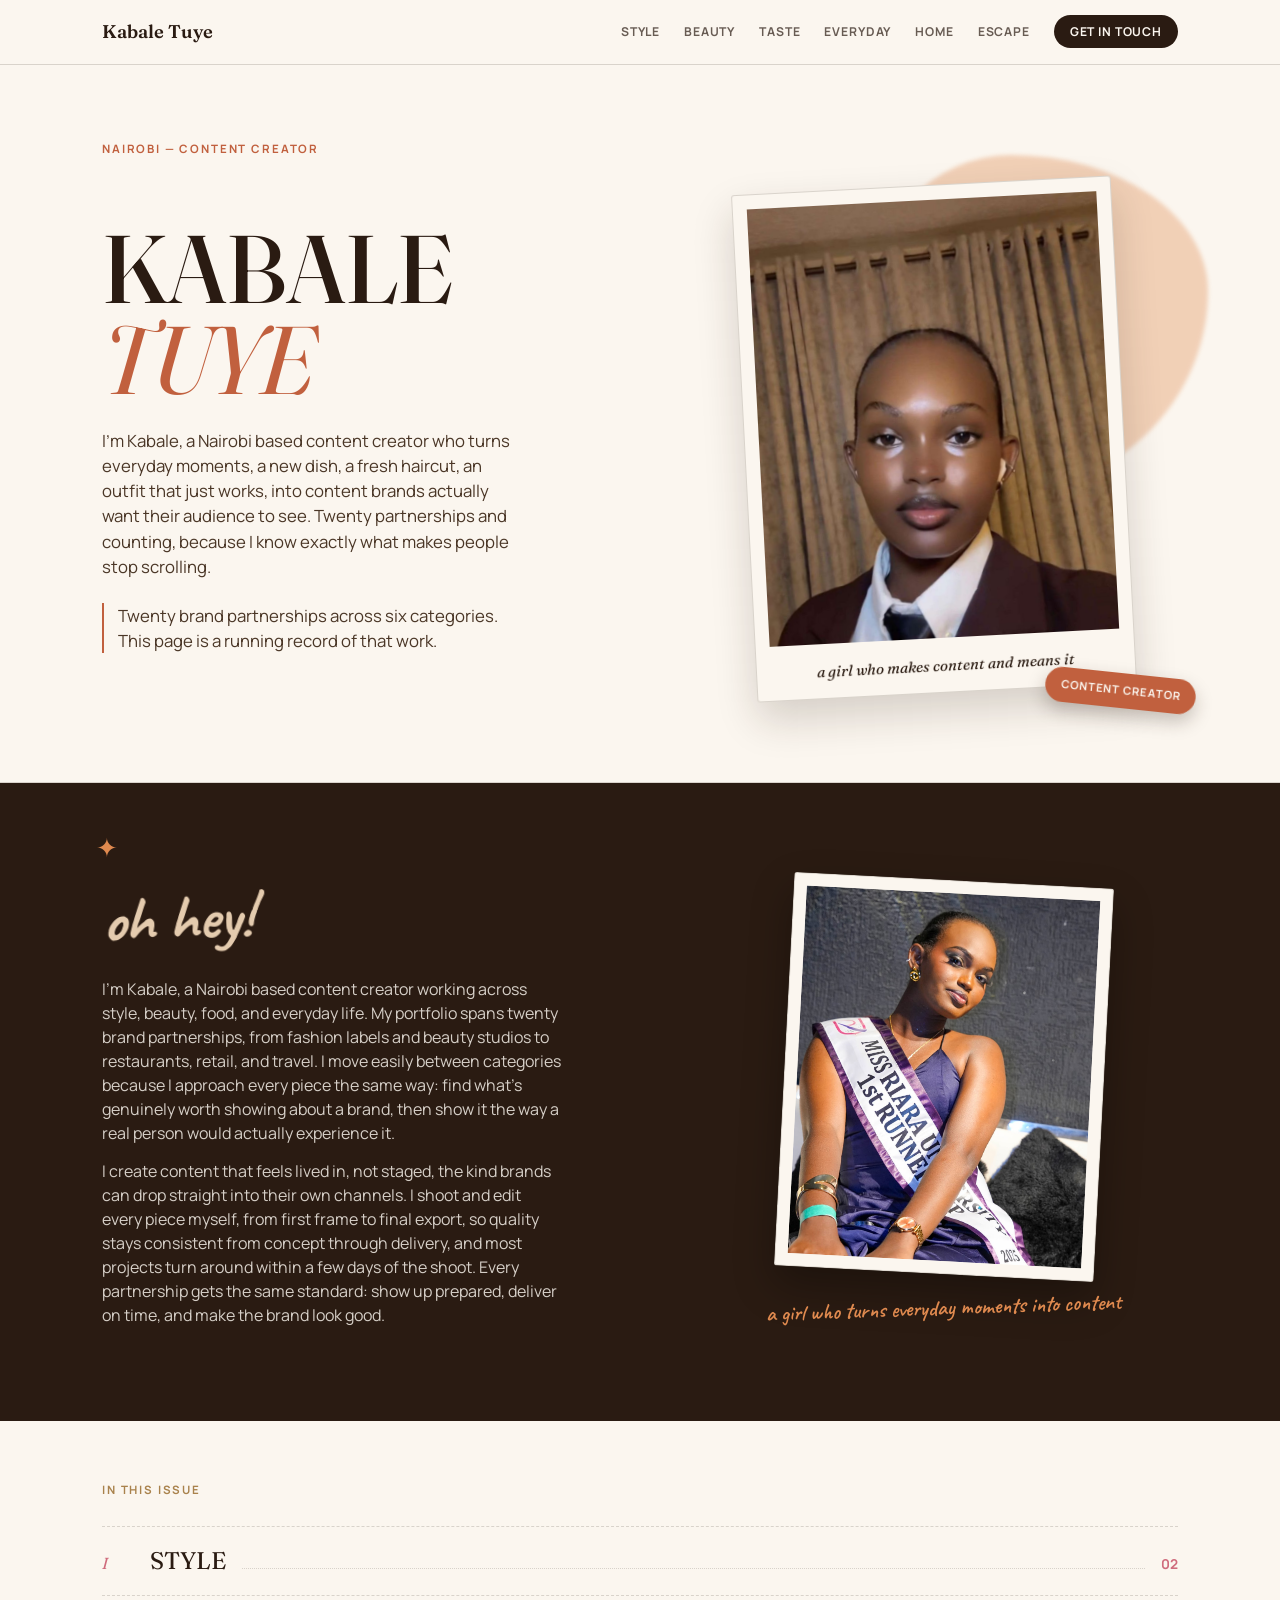
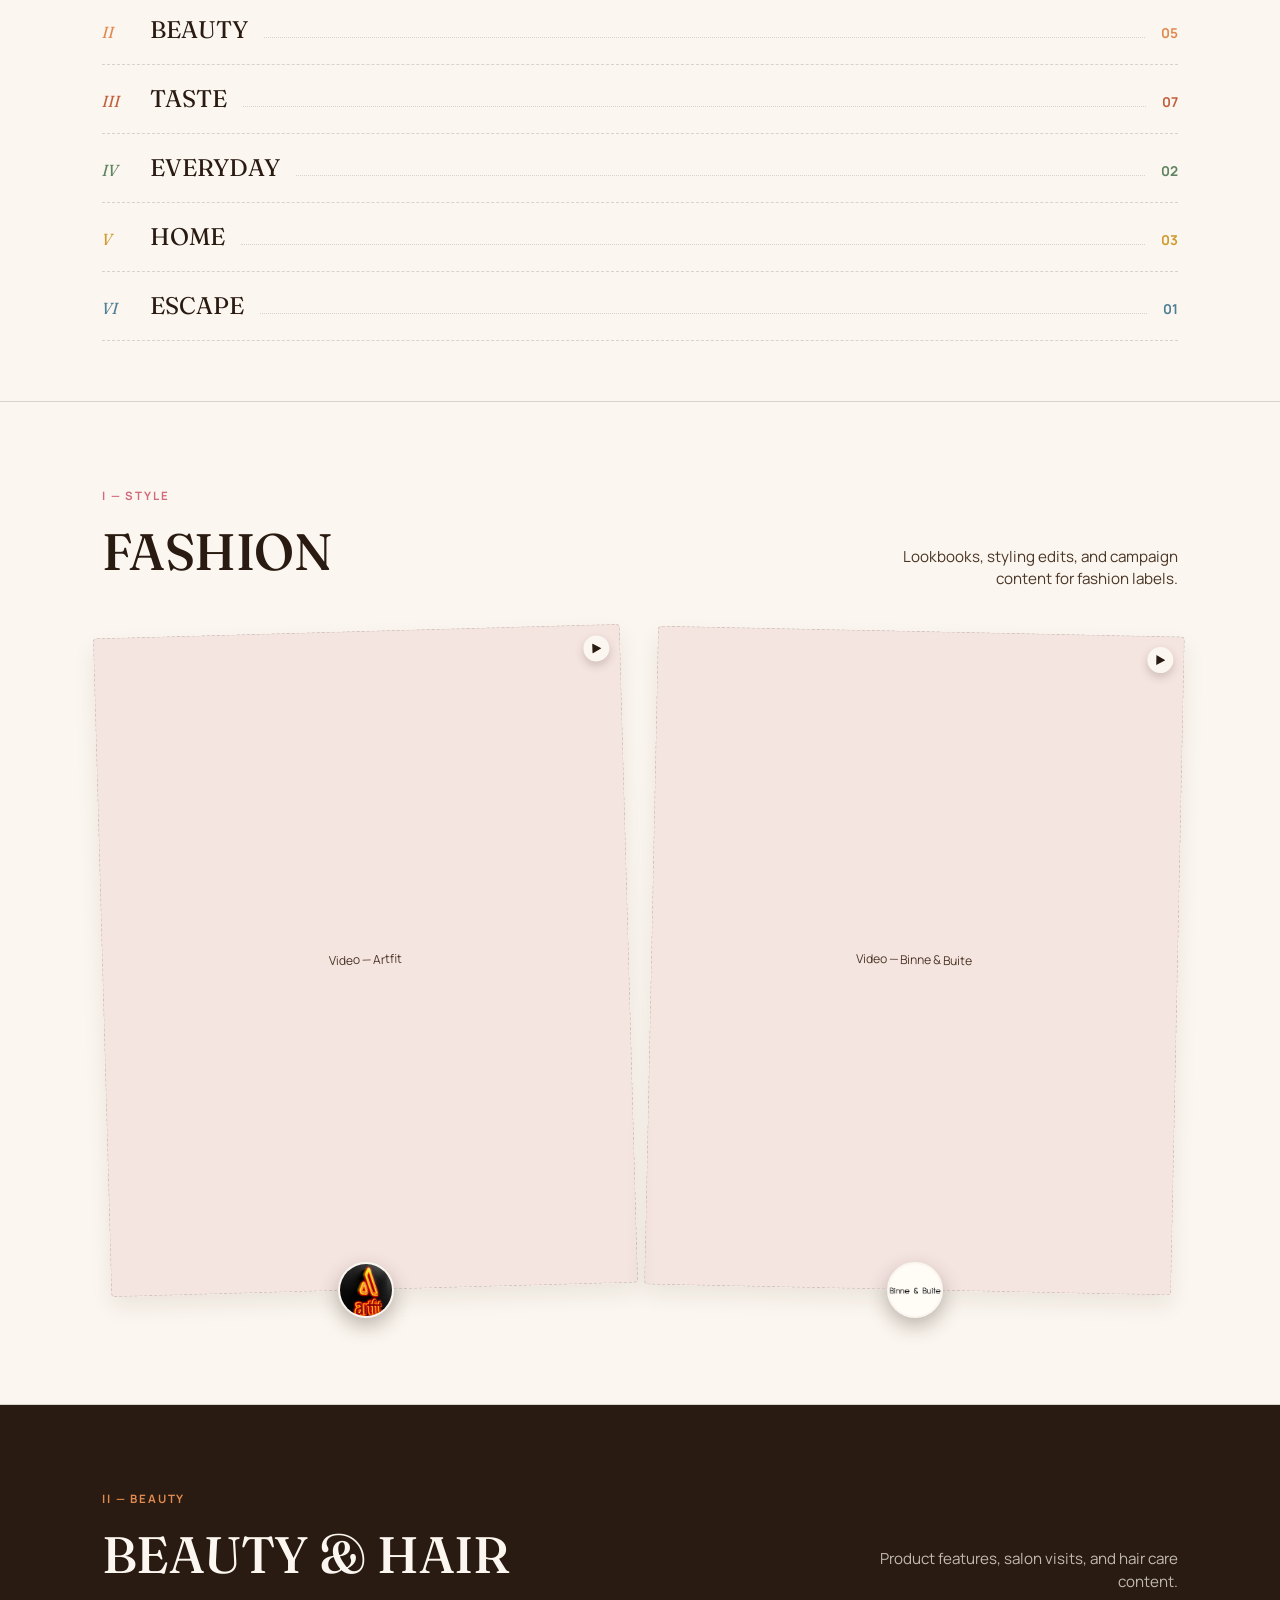
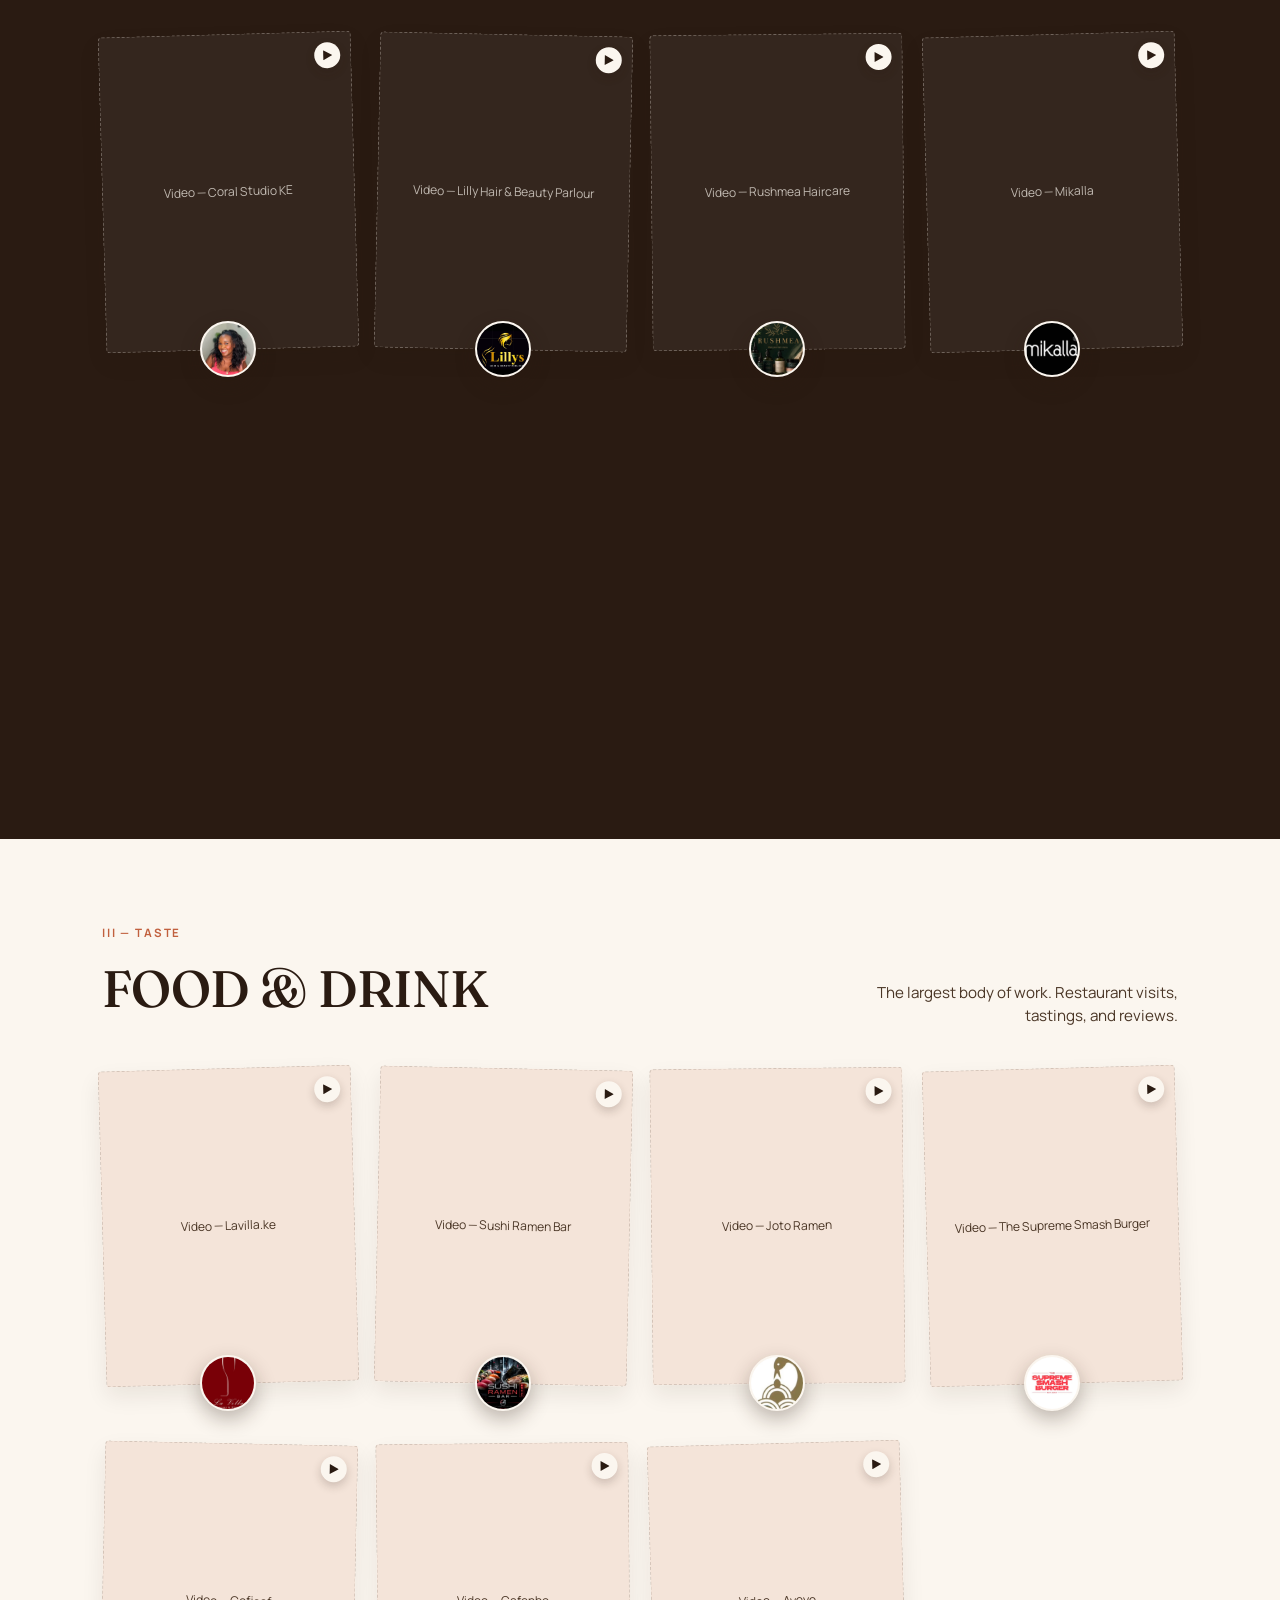
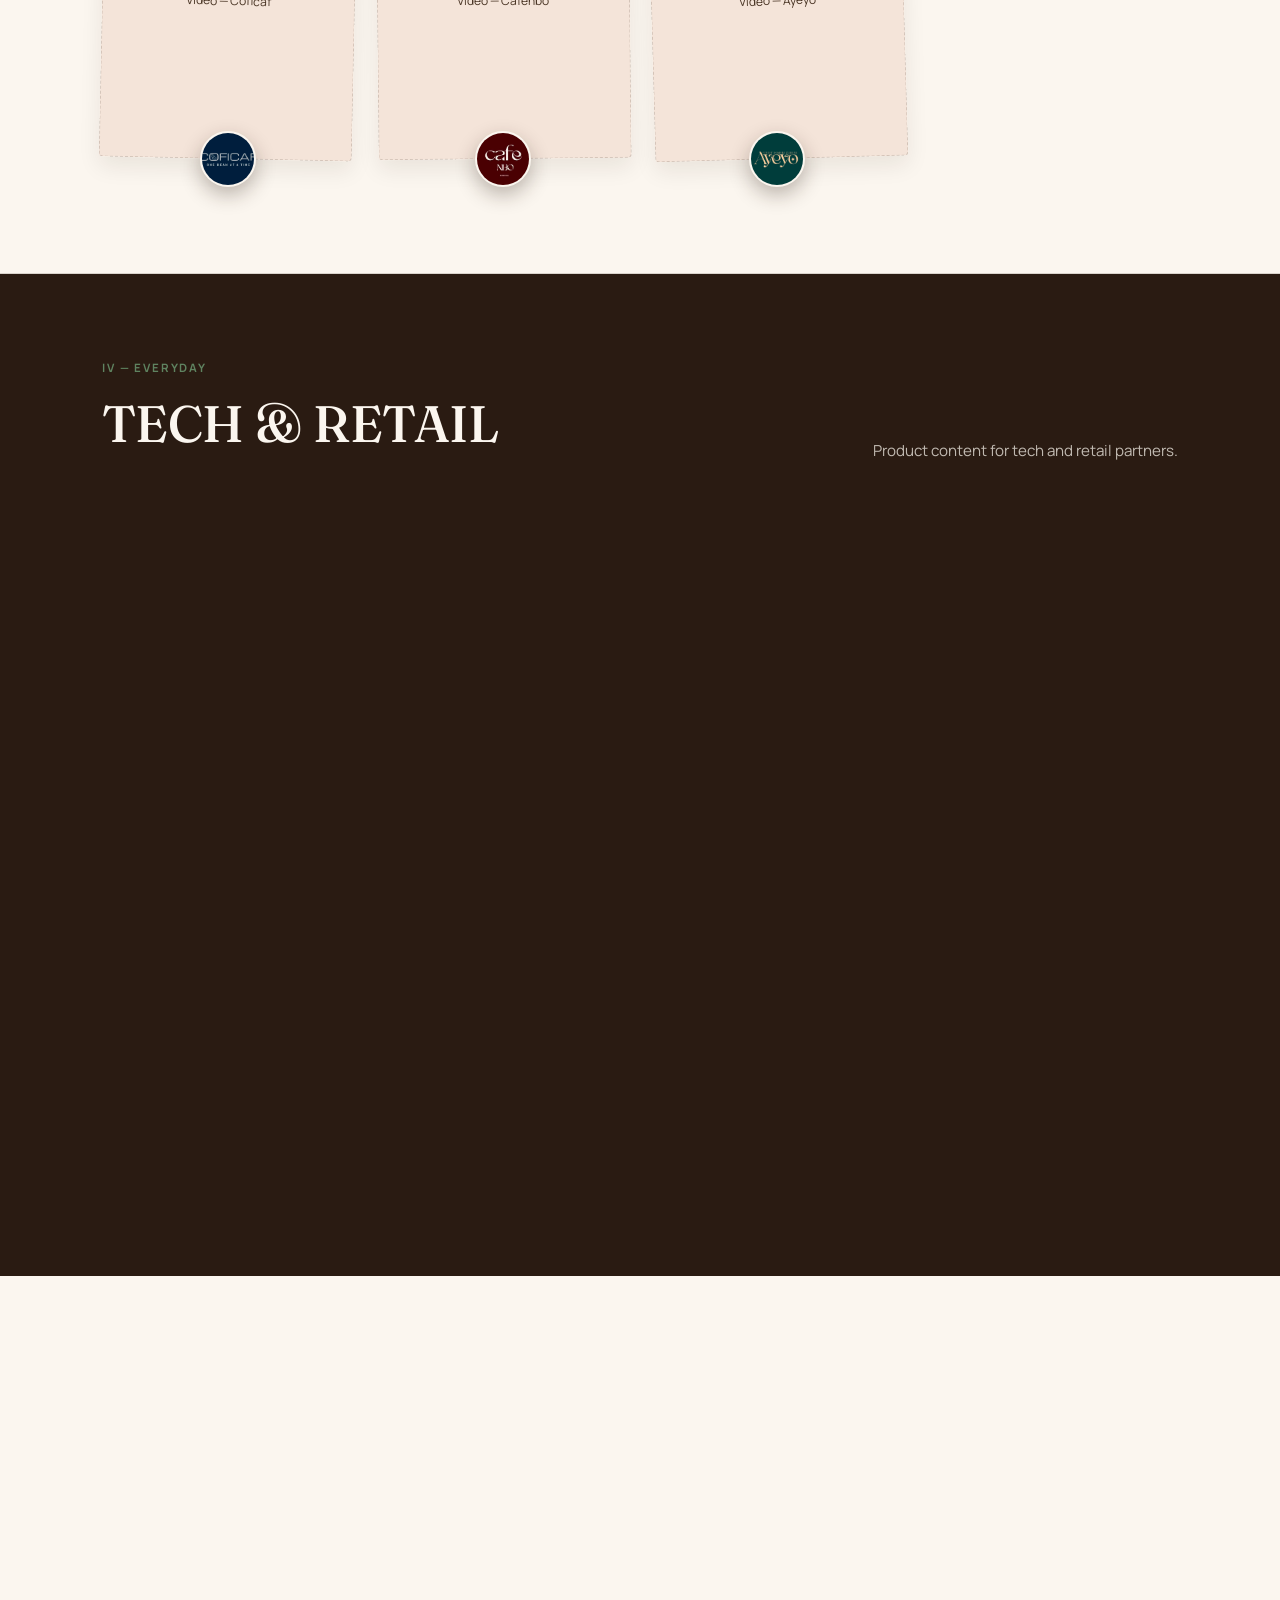
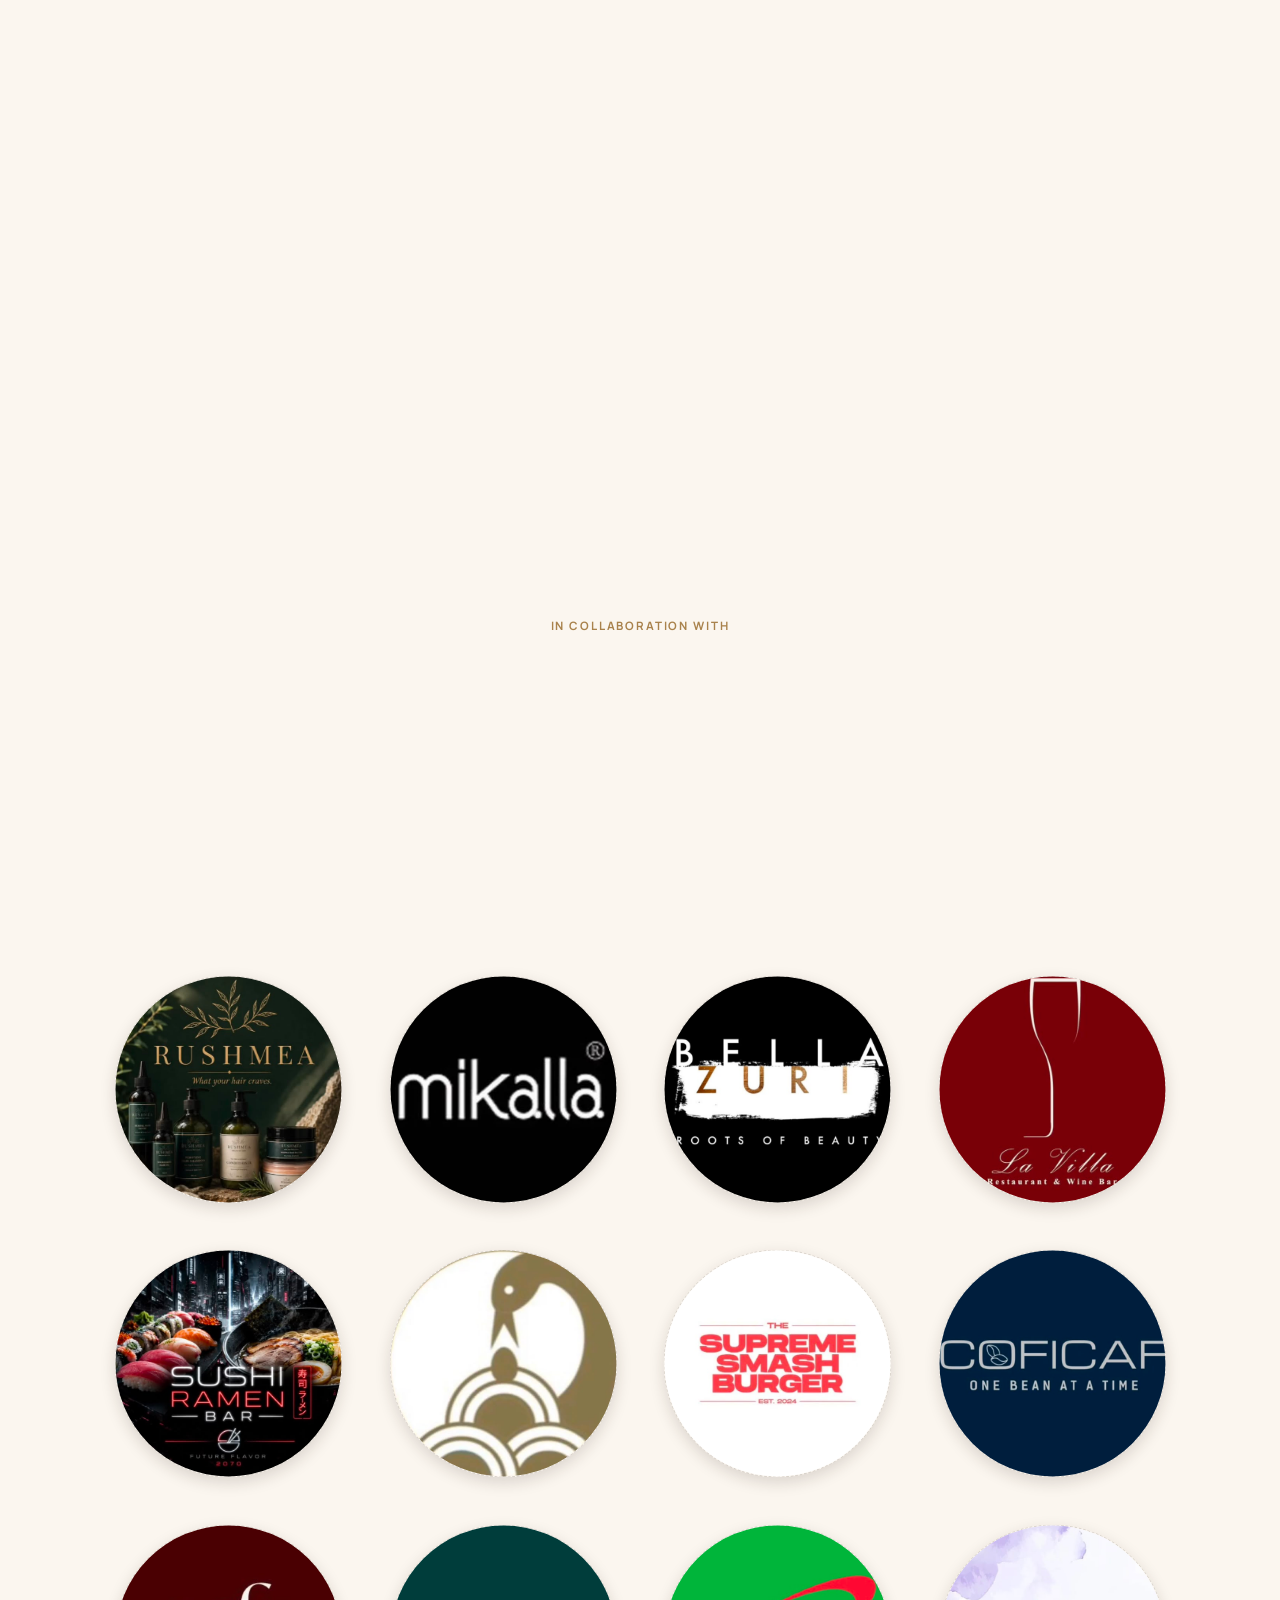
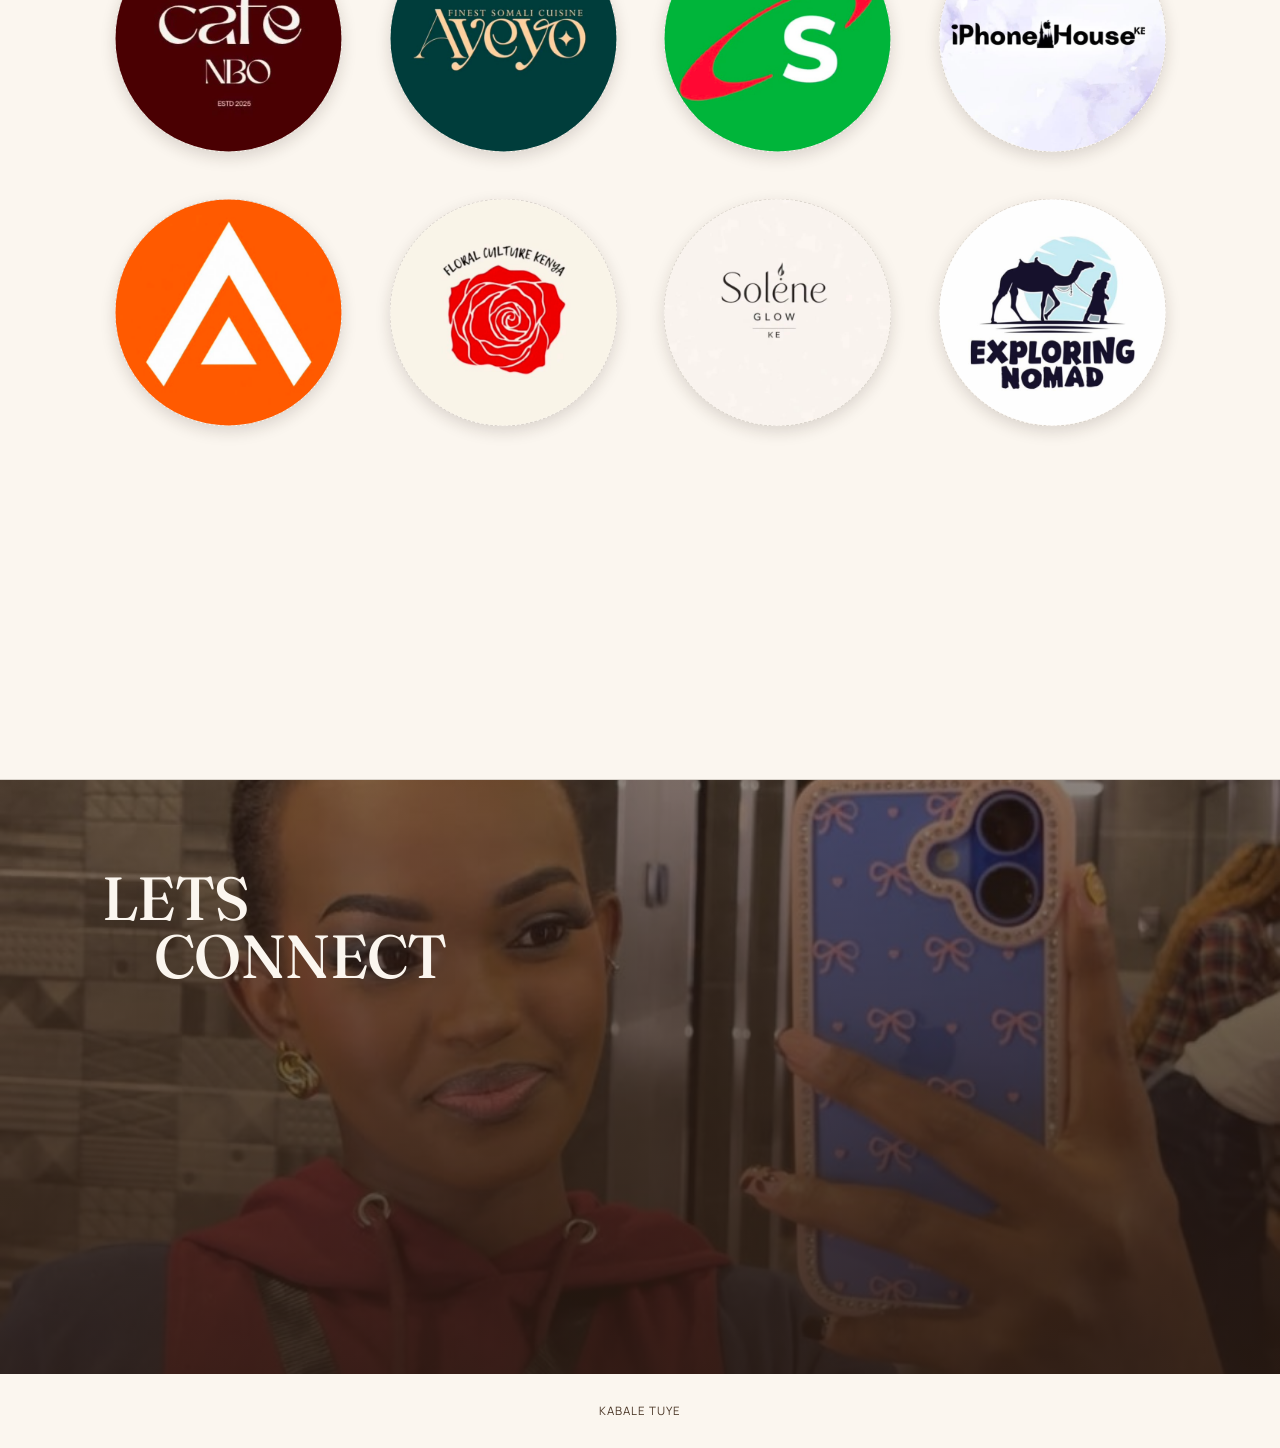
==== commit e7e86bac: "Let a cell hold a photo, and hide cells that hold nothing Photos: campaigns are not all film, so eac" ====
--- a/index.html
+++ b/index.html
@@ -238,6 +238,7 @@
   <div class="lightbox-inner">
     <button type="button" class="lightbox-close" aria-label="Close video">&#10005;</button>
     <video controls playsinline preload="auto"></video>
+    <img class="lightbox-photo" hidden alt="">
     <iframe class="lightbox-embed" hidden allowfullscreen
             allow="autoplay; encrypted-media; picture-in-picture; fullscreen"
             referrerpolicy="strict-origin-when-cross-origin" title="Video"></iframe>
--- a/assets/css/site.css
+++ b/assets/css/site.css
@@ -734,3 +734,90 @@
 body.motion-off .photo-frame,
 body.motion-off .blob,
 body.motion-off .photo-tag { animation: none !important; }
+
+/* ==========================================================================
+   Photo cells
+   A campaign that is stills rather than film gets the same polaroid framing
+   as the photographs at the top of the page.
+   ========================================================================== */
+.brand-card.is-photo { padding-bottom: 34px; }
+
+.photo-card {
+  background: var(--white);
+  border: 1px solid var(--line);
+  border-radius: 3px;
+  padding: 12px 12px 46px;
+  box-shadow: 0 16px 34px rgba(42, 27, 18, 0.18);
+  transform: rotate(-2deg);
+  position: relative;
+  transition: transform 0.3s cubic-bezier(0.22, 0.61, 0.36, 1),
+              box-shadow 0.3s ease;
+}
+.brand-card:nth-child(3n+2) .photo-card { transform: rotate(1.6deg); }
+.brand-card:nth-child(3n) .photo-card   { transform: rotate(-0.8deg); }
+.slot-wrap:hover .photo-card {
+  transform: rotate(0deg) translateY(-5px);
+  box-shadow: 0 22px 44px rgba(42, 27, 18, 0.26);
+}
+
+/* The photo itself is the button, so it is clickable and keyboard reachable. */
+.photo-shot {
+  display: block;
+  width: 100%;
+  padding: 0;
+  border: 0;
+  background: var(--espresso);
+  cursor: pointer;
+  overflow: hidden;
+  aspect-ratio: 4 / 5;
+}
+.photo-shot img {
+  width: 100%;
+  height: 100%;
+  object-fit: cover;
+  display: block;
+  transition: transform 0.5s cubic-bezier(0.22, 0.61, 0.36, 1);
+}
+.slot-wrap:hover .photo-shot img { transform: scale(1.04); }
+
+.photo-card-caption {
+  position: absolute;
+  left: 12px; right: 12px; bottom: 14px;
+  font-family: 'Fraunces', serif;
+  font-style: italic;
+  font-size: 0.92rem;
+  line-height: 1.25;
+  text-align: center;
+  color: var(--espresso);
+  /* Leave the badge room so a long caption never runs under it. */
+  padding: 0 34px;
+}
+.section.on-dark .photo-card-caption { color: var(--espresso); }
+
+/* On a polaroid the badge sits in the corner like a sticker, so it never
+   covers the handwritten line. */
+.brand-card.is-photo .brand-badge {
+  left: auto;
+  right: 6px;
+  bottom: 4px;
+  transform: translateY(50%) rotate(-6deg);
+  width: 50px; height: 50px;
+}
+.brand-card.is-photo .slot-wrap:hover .brand-badge {
+  transform: translateY(50%) rotate(-6deg) scale(1.08);
+}
+@media (max-width: 520px) {
+  .brand-card.is-photo .brand-badge { width: 42px; height: 42px; }
+  .photo-card-caption { padding: 0 26px; font-size: 0.85rem; }
+}
+
+.lightbox-photo {
+  width: 100%;
+  max-height: 78vh;
+  object-fit: contain;
+  border-radius: 6px;
+  background: #000;
+  box-shadow: 0 26px 60px rgba(0, 0, 0, 0.55);
+  display: block;
+}
+.lightbox img[hidden] { display: none; }
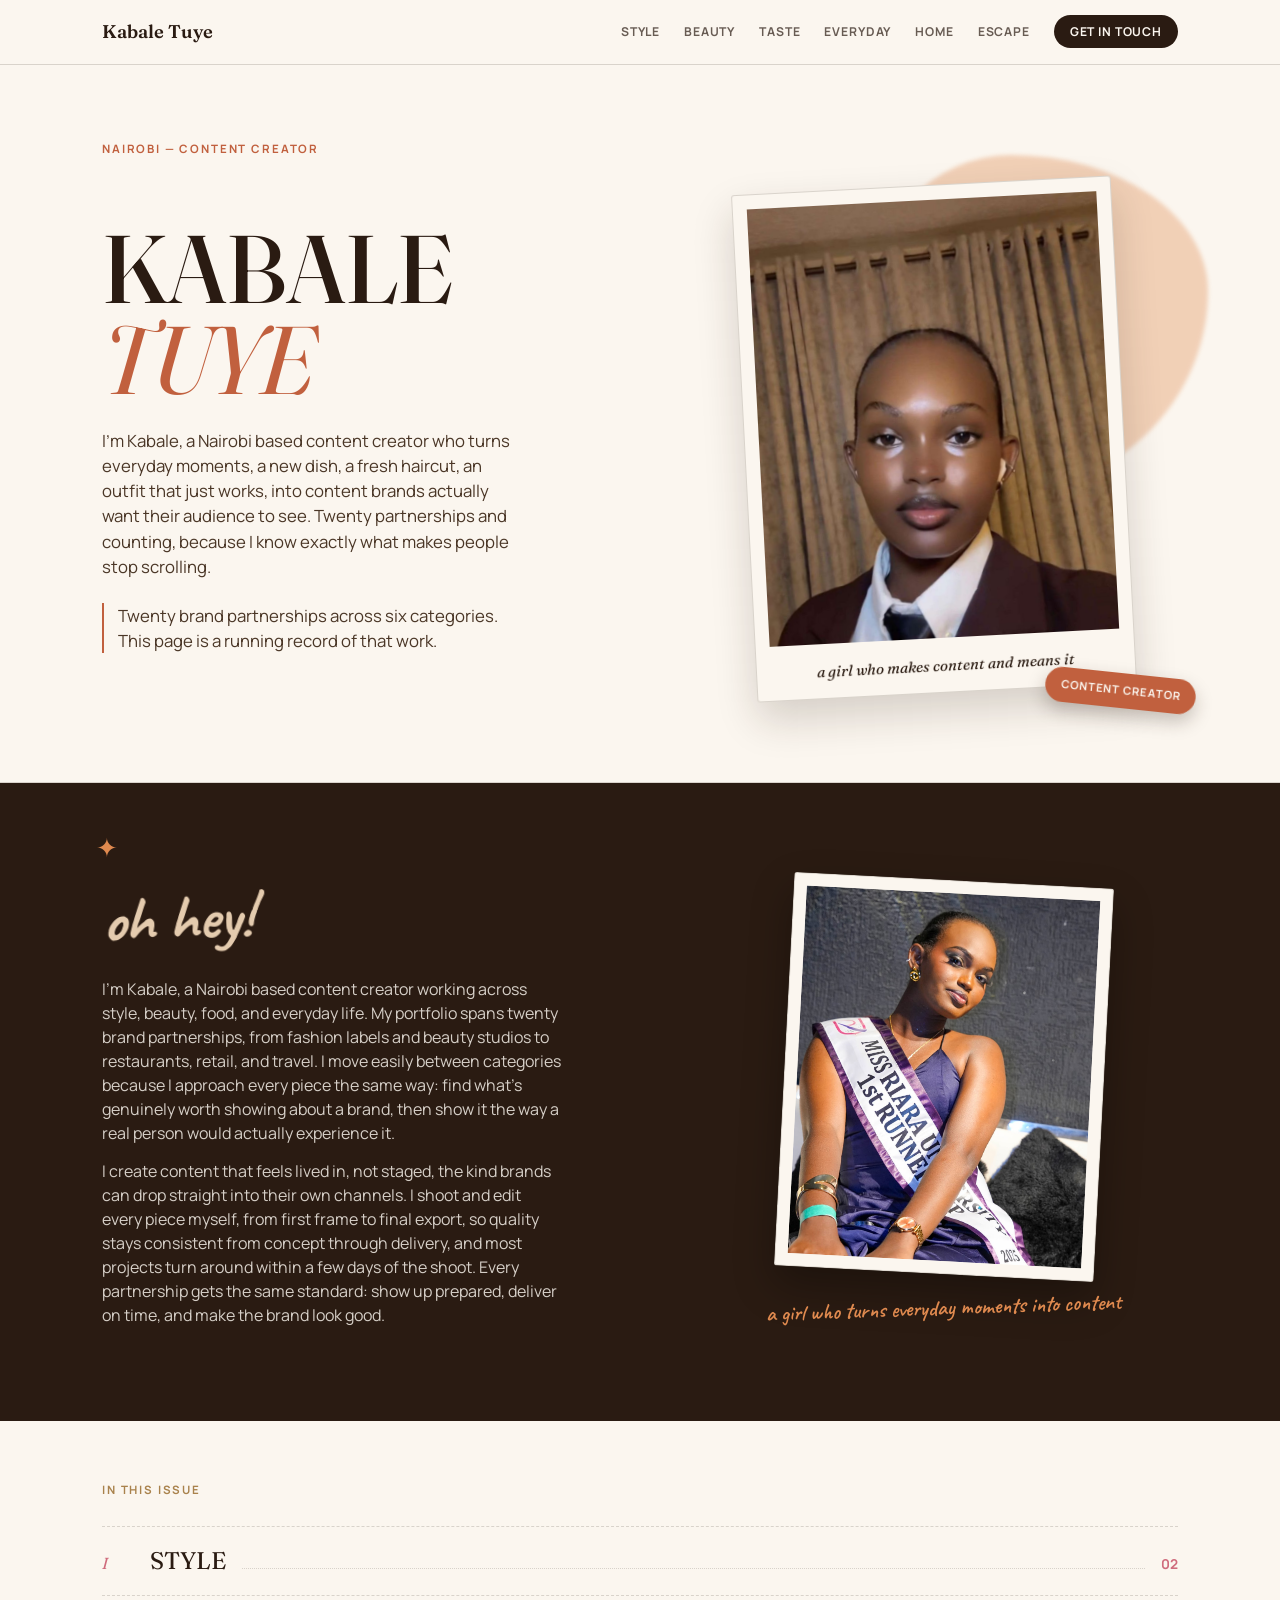
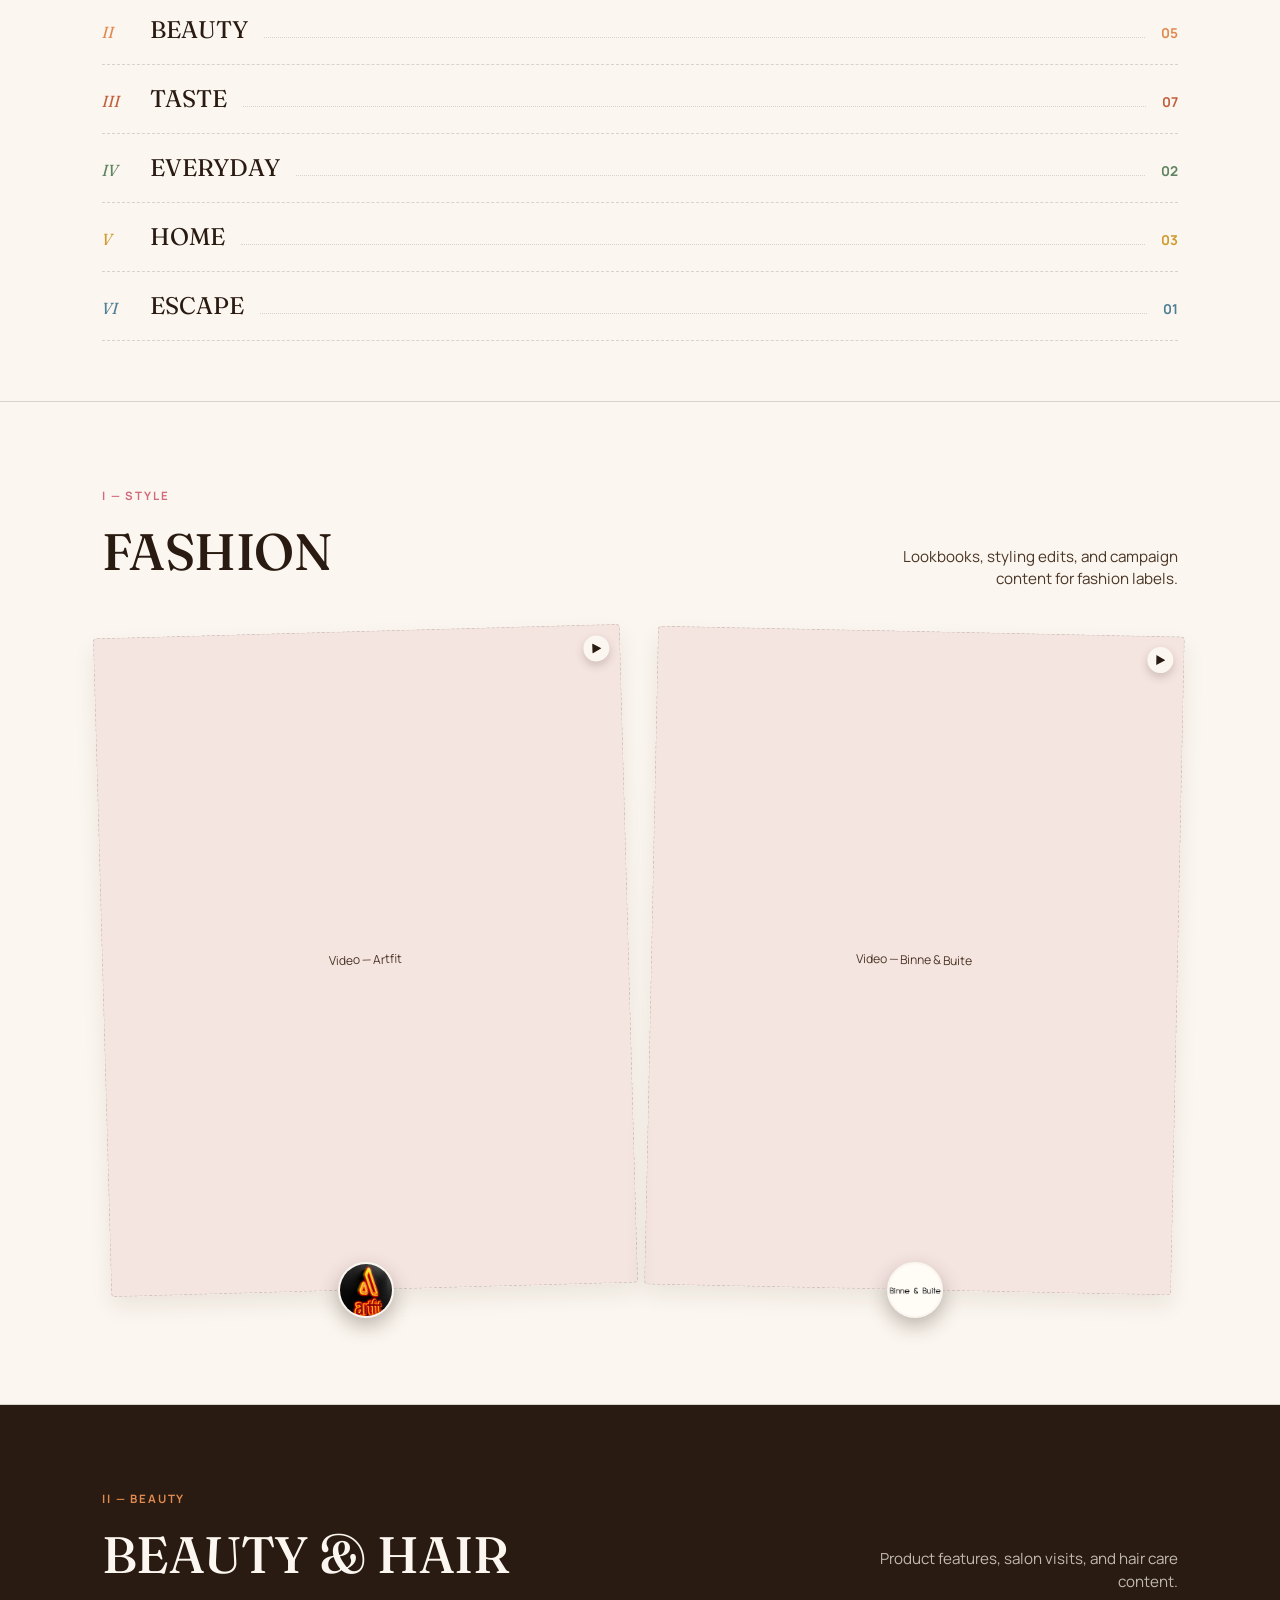
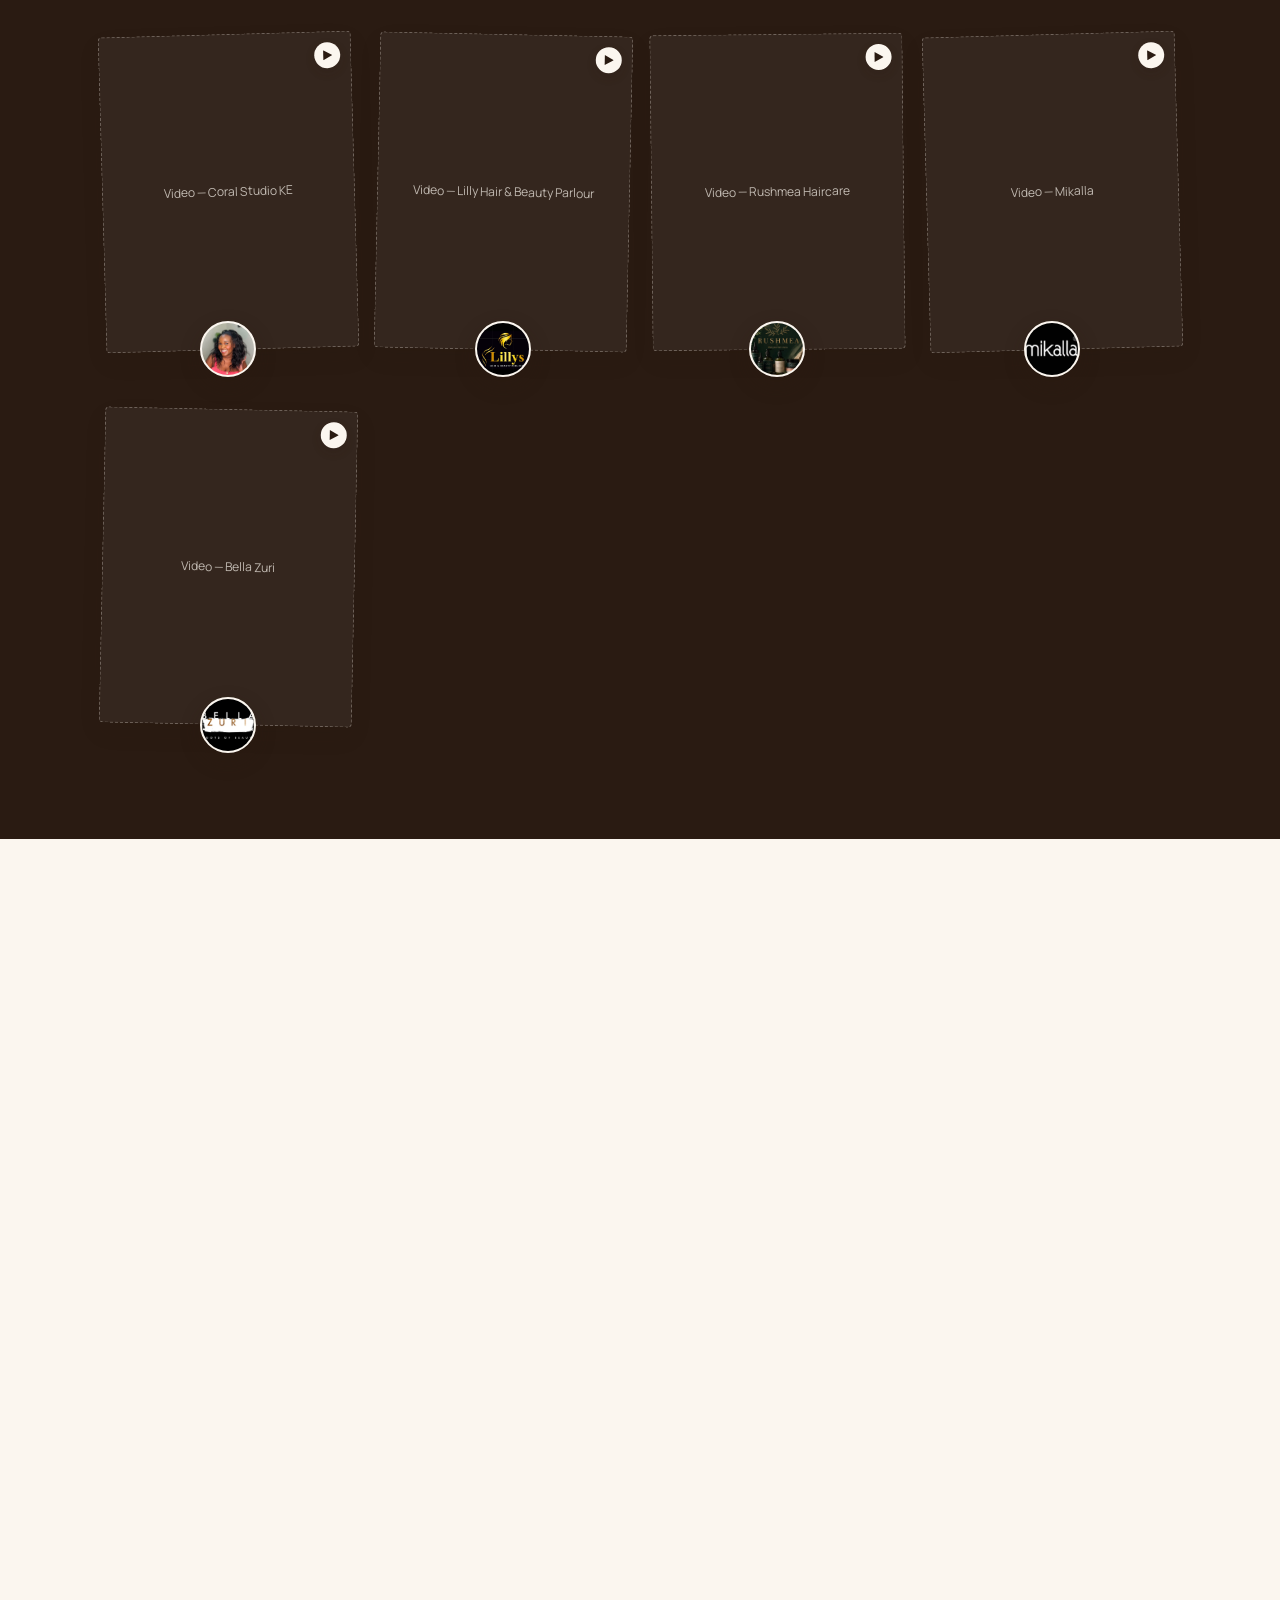
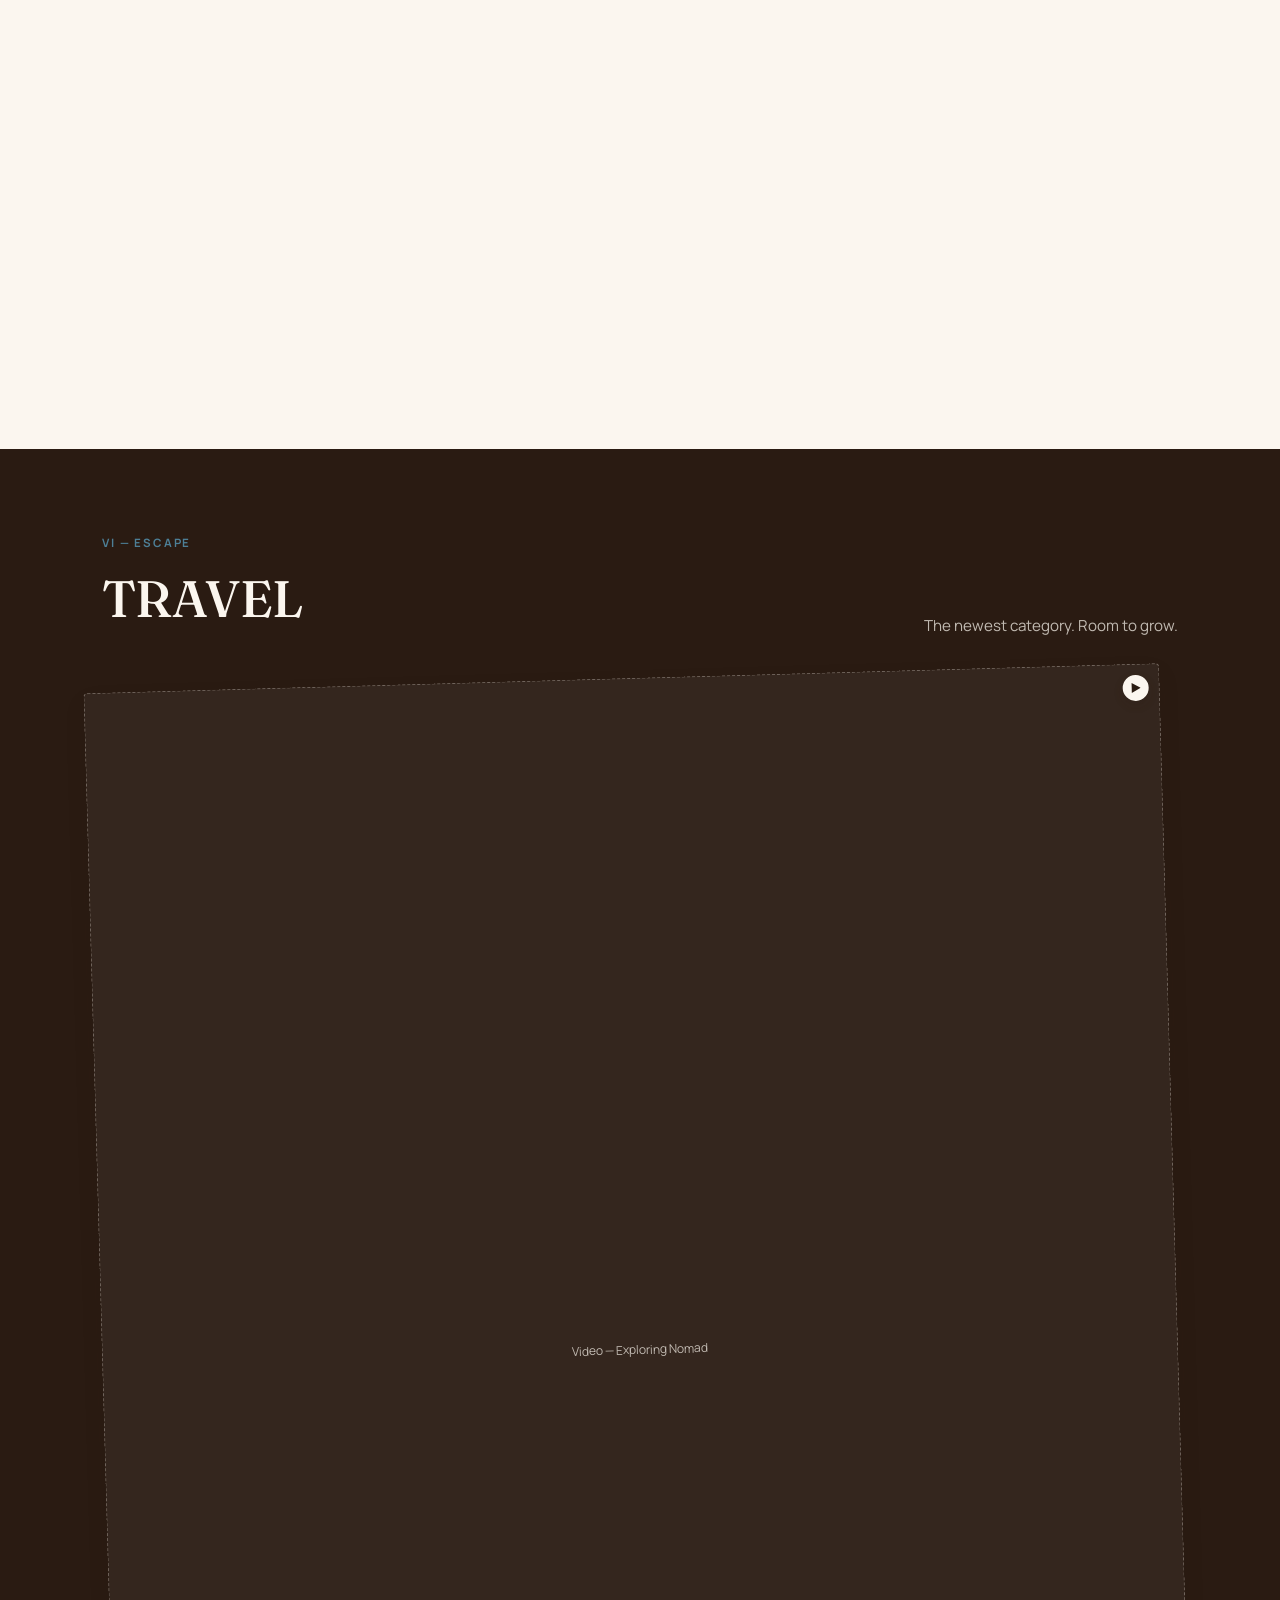
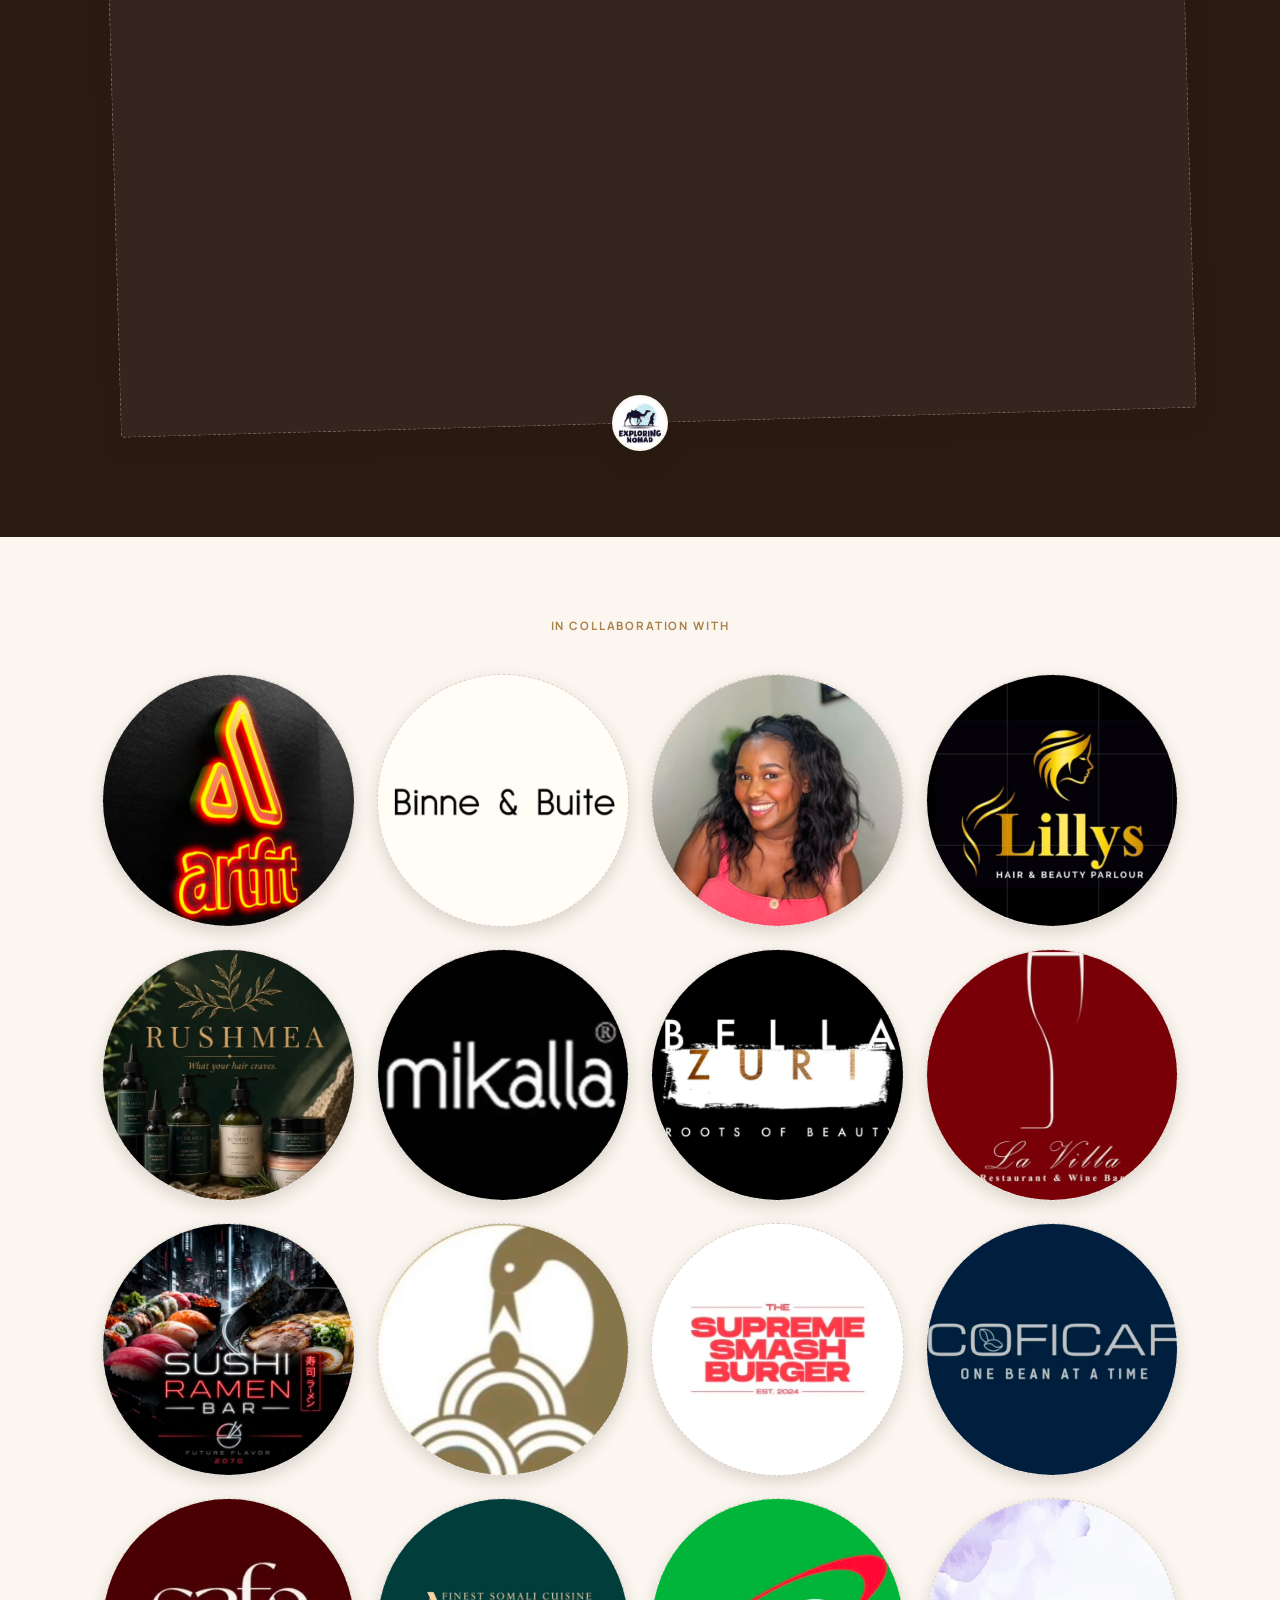
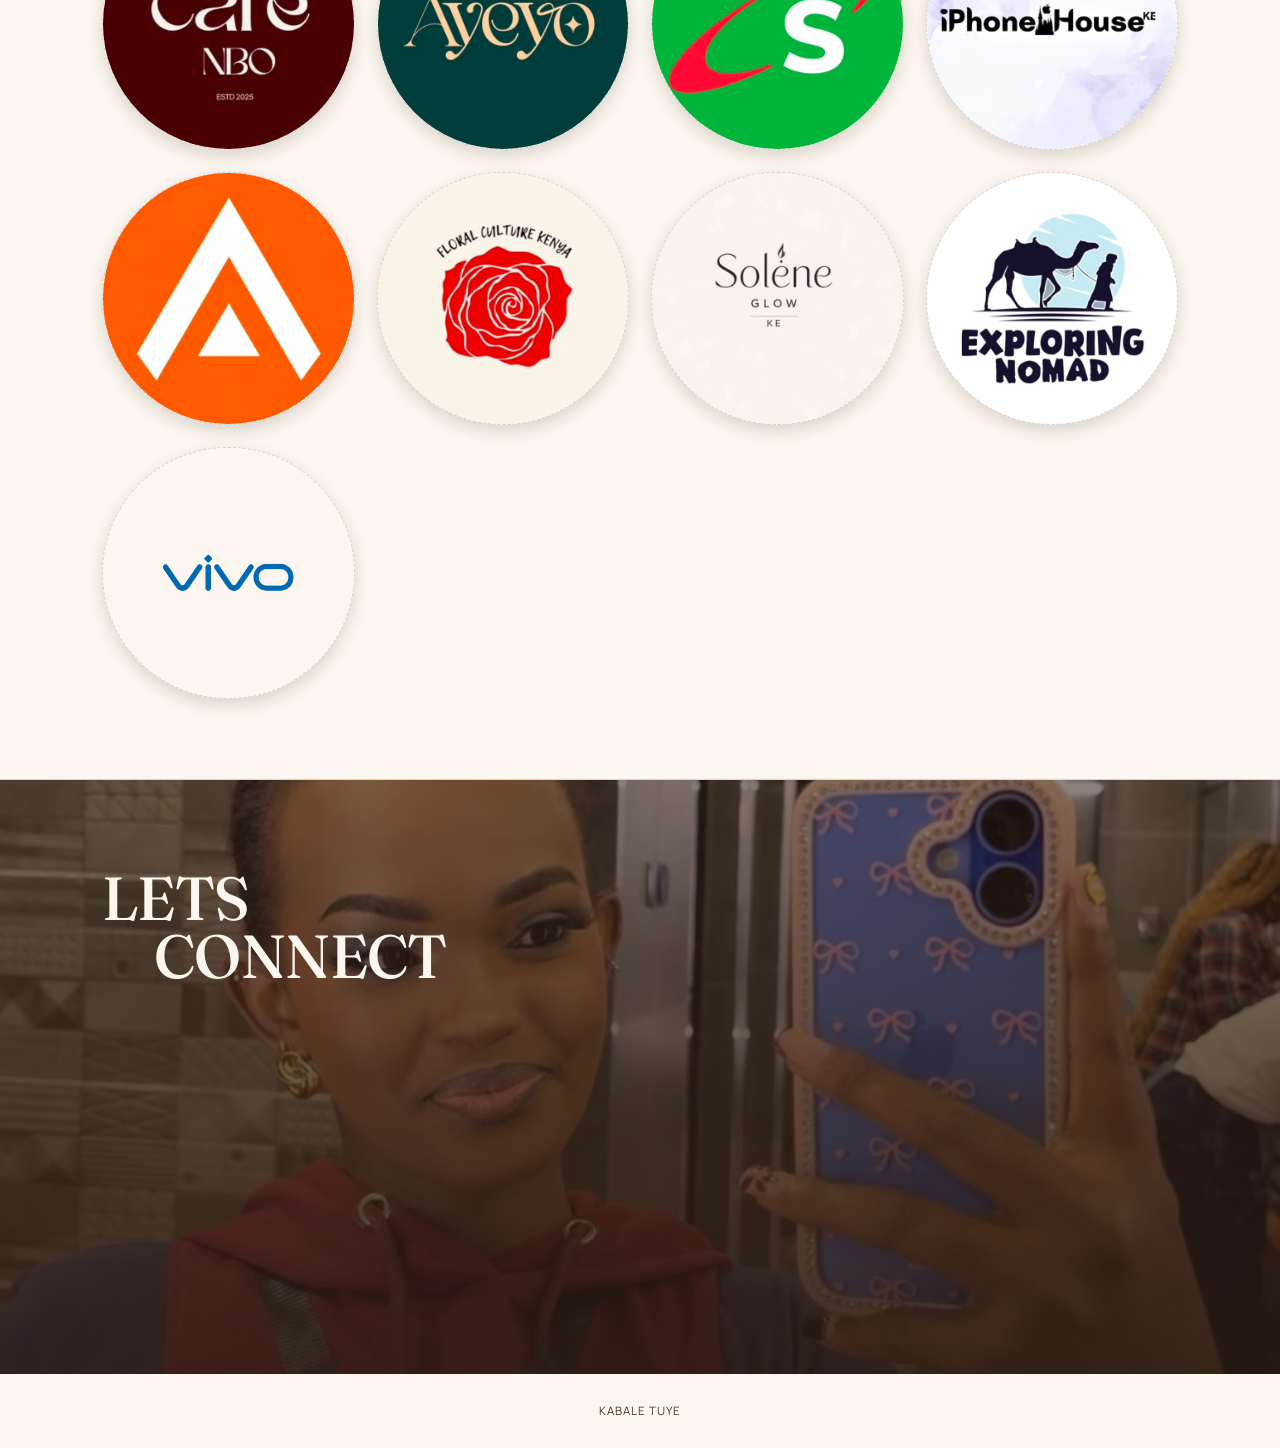
==== commit fab85049: "Open the site with a title curtain The page now starts behind a full screen curtain carrying the nam" ====
--- a/index.html
+++ b/index.html
@@ -14,8 +14,41 @@
 <link rel="preconnect" href="https://fonts.gstatic.com" crossorigin>
 <link href="https://fonts.googleapis.com/css2?family=Caveat:wght@500;600;700&family=Fraunces:ital,opsz,wght@0,9..144,300;0,9..144,400;0,9..144,500;0,9..144,600;0,9..144,700;1,9..144,400;1,9..144,500&family=Manrope:wght@400;500;600;700;800&display=swap" rel="stylesheet">
 <link rel="stylesheet" href="/assets/css/site.css">
+<script>
+  // The opening sequence plays once a visit. This has to run before the page
+  // paints, otherwise a repeat visitor sees the curtain flash up and vanish.
+  (function () {
+    var root = document.documentElement;
+    try {
+      if (sessionStorage.getItem('kt_intro') === 'done') {
+        root.classList.add('intro-seen');
+        return;
+      }
+      sessionStorage.setItem('kt_intro', 'done');
+    } catch (e) { /* private browsing: just play it */ }
+
+    if (window.matchMedia('(prefers-reduced-motion: reduce)').matches) {
+      root.classList.add('intro-seen');
+      return;
+    }
+    // Hold the page still while the curtain is up. The CSS ends the sequence
+    // on its own, so a failure here costs the scroll lock and nothing else.
+    root.classList.add('intro-lock');
+    setTimeout(function () { root.classList.remove('intro-lock'); }, 2400);
+  })();
+</script>
 </head>
 <body>
+
+<div id="intro" aria-hidden="true">
+  <div class="intro-panel intro-top"></div>
+  <div class="intro-panel intro-bottom"></div>
+  <div class="intro-mark">
+    <span class="intro-eyebrow">Nairobi — Content Creator</span>
+    <span class="intro-name">Kabale <em>Tuye</em></span>
+    <span class="intro-rule"></span>
+  </div>
+</div>
 
 <nav class="masthead-nav">
   <div class="wrap">
--- a/assets/css/site.css
+++ b/assets/css/site.css
@@ -1,4 +1,8 @@
 :root {
+  /* The hero starts moving while the curtain is still parting, so the page is
+     already alive by the time it is revealed rather than arriving afterwards. */
+  --intro-delay: 1.3s;
+
   --nude: #e4cbae;
   --white: #fbf6ef;
   --espresso: #2a1b12;
@@ -647,10 +651,7 @@
   opacity: 1;
   transform: none;
 }
-/* The rotation on a card is part of the design, so it has to survive. */
-body.motion-ready .credits-list li.reveal-item {
-  transform: translateY(14px) scale(0.9);
-}
+/* The logo strip is never hidden: it fades with its section, nothing more. */
 
 /* ---------- Hero entrance ---------- */
 @keyframes rise {
@@ -670,13 +671,13 @@
   to   { opacity: 1; transform: rotate(6deg) scale(1); }
 }
 
-body.motion-ready .cover .eyebrow { animation: rise 0.7s 0.05s both cubic-bezier(0.22, 0.61, 0.36, 1); }
-body.motion-ready .cover h1       { animation: rise 0.8s 0.12s both cubic-bezier(0.22, 0.61, 0.36, 1); }
-body.motion-ready .cover-copy p   { animation: rise 0.8s 0.22s both cubic-bezier(0.22, 0.61, 0.36, 1); }
-body.motion-ready .cover-note     { animation-delay: 0.3s; }
-body.motion-ready .photo-frame    { animation: settle 1s 0.2s both cubic-bezier(0.22, 0.61, 0.36, 1); }
-body.motion-ready .blob           { animation: drift 1.2s 0.1s both ease-out; }
-body.motion-ready .photo-tag      { animation: tagPop 0.6s 0.75s both cubic-bezier(0.34, 1.56, 0.64, 1); }
+body.motion-ready .cover .eyebrow { animation: rise 0.7s calc(var(--intro-delay) + 0.05s) both cubic-bezier(0.22, 0.61, 0.36, 1); }
+body.motion-ready .cover h1       { animation: rise 0.8s calc(var(--intro-delay) + 0.12s) both cubic-bezier(0.22, 0.61, 0.36, 1); }
+body.motion-ready .cover-copy p   { animation: rise 0.8s calc(var(--intro-delay) + 0.22s) both cubic-bezier(0.22, 0.61, 0.36, 1); }
+body.motion-ready .cover-note     { animation-delay: calc(var(--intro-delay) + 0.32s); }
+body.motion-ready .photo-frame    { animation: settle 1s calc(var(--intro-delay) + 0.2s) both cubic-bezier(0.22, 0.61, 0.36, 1); }
+body.motion-ready .blob           { animation: drift 1.2s calc(var(--intro-delay) + 0.1s) both ease-out; }
+body.motion-ready .photo-tag      { animation: tagPop 0.6s calc(var(--intro-delay) + 0.75s) both cubic-bezier(0.34, 1.56, 0.64, 1); }
 
 /* ---------- Nav ---------- */
 .nav-links a { position: relative; }
@@ -821,3 +822,97 @@
   display: block;
 }
 .lightbox img[hidden] { display: none; }
+
+/* ==========================================================================
+   Opening sequence
+   The page starts behind a closed curtain carrying the name, which parts to
+   reveal the site. Driven entirely by CSS: if JavaScript never runs, or fails,
+   the curtain still opens on schedule and can never trap the page.
+   ========================================================================== */
+#intro {
+  position: fixed;
+  inset: 0;
+  z-index: 400;
+  /* Takes itself out of play once the panels are clear of the screen. */
+  animation: introEnd 0.01s 2.35s forwards;
+}
+@keyframes introEnd {
+  to { visibility: hidden; pointer-events: none; }
+}
+
+.intro-panel {
+  position: absolute;
+  left: 0;
+  right: 0;
+  /* A hair over half, so no seam shows down the middle. */
+  height: 50.2%;
+  background: var(--espresso);
+  will-change: transform;
+}
+.intro-top {
+  top: 0;
+  animation: introOpenTop 1.05s 1.2s cubic-bezier(0.76, 0, 0.24, 1) forwards;
+}
+.intro-bottom {
+  bottom: 0;
+  animation: introOpenBottom 1.05s 1.2s cubic-bezier(0.76, 0, 0.24, 1) forwards;
+}
+@keyframes introOpenTop { to { transform: translateY(-100%); } }
+@keyframes introOpenBottom { to { transform: translateY(100%); } }
+
+.intro-mark {
+  position: absolute;
+  inset: 0;
+  display: flex;
+  flex-direction: column;
+  align-items: center;
+  justify-content: center;
+  gap: 16px;
+  padding: 24px;
+  text-align: center;
+  color: var(--white);
+  animation: introMarkOut 0.45s 1.05s ease-in forwards;
+}
+@keyframes introMarkOut {
+  to { opacity: 0; transform: translateY(-12px); }
+}
+
+.intro-eyebrow {
+  font-size: 0.7rem;
+  font-weight: 700;
+  letter-spacing: 0.22em;
+  text-transform: uppercase;
+  color: var(--nude);
+  animation: rise 0.7s 0.1s both cubic-bezier(0.22, 0.61, 0.36, 1);
+}
+.intro-name {
+  font-family: 'Fraunces', serif;
+  font-weight: 500;
+  font-size: clamp(2.6rem, 8vw, 5.4rem);
+  line-height: 0.95;
+  text-transform: uppercase;
+  letter-spacing: -0.01em;
+  animation: rise 0.9s 0.26s both cubic-bezier(0.22, 0.61, 0.36, 1);
+}
+.intro-name em { font-style: italic; font-weight: 400; color: var(--nude); }
+
+.intro-rule {
+  display: block;
+  height: 1px;
+  width: 0;
+  background: var(--brass);
+  animation: introRule 0.8s 0.5s both cubic-bezier(0.22, 0.61, 0.36, 1);
+}
+@keyframes introRule { to { width: min(300px, 46vw); } }
+
+/* A repeat visit within the same session, or a request for less motion, skips
+   the whole thing: no curtain, and the hero arrives straight away. */
+html.intro-seen { --intro-delay: 0s; }
+html.intro-seen #intro { display: none; }
+html.intro-lock { overflow: hidden; }
+
+@media (prefers-reduced-motion: reduce) {
+  :root { --intro-delay: 0s; }
+  #intro { display: none; }
+  html.intro-lock { overflow: visible; }
+}
